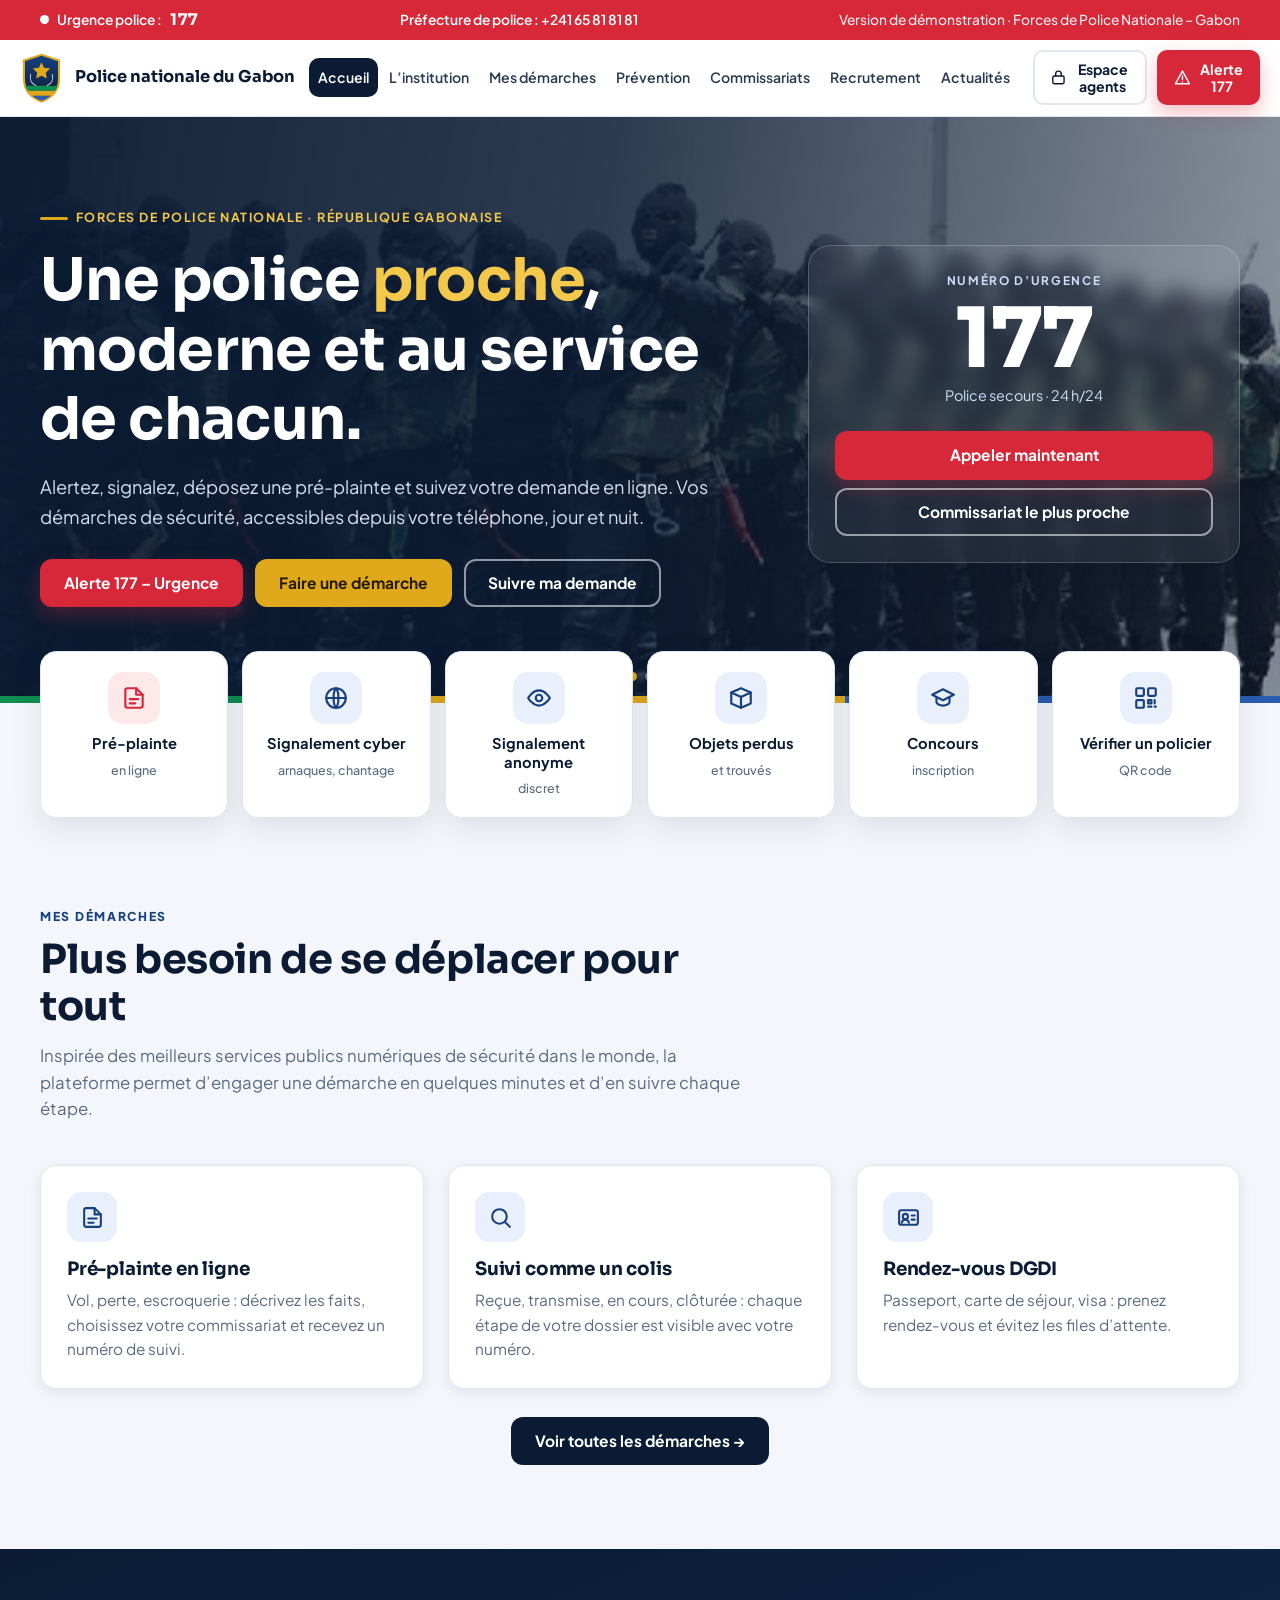
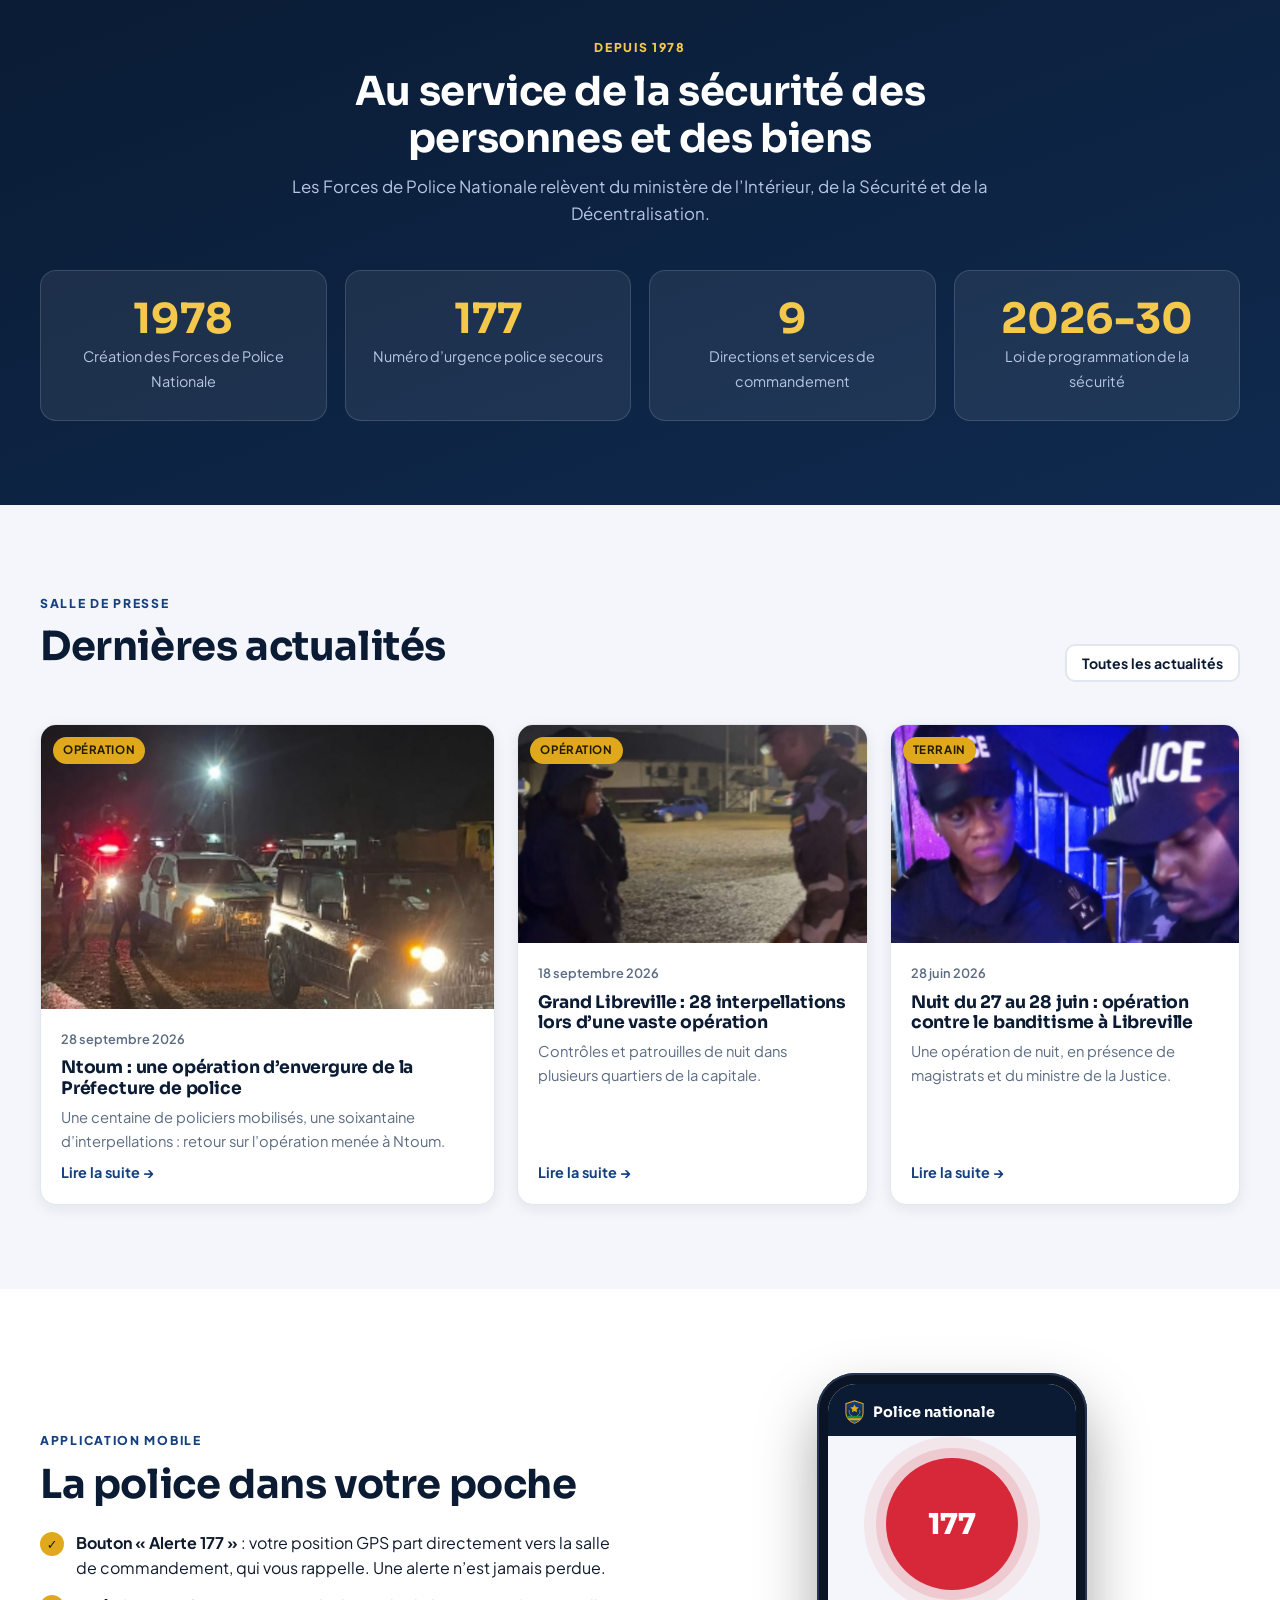
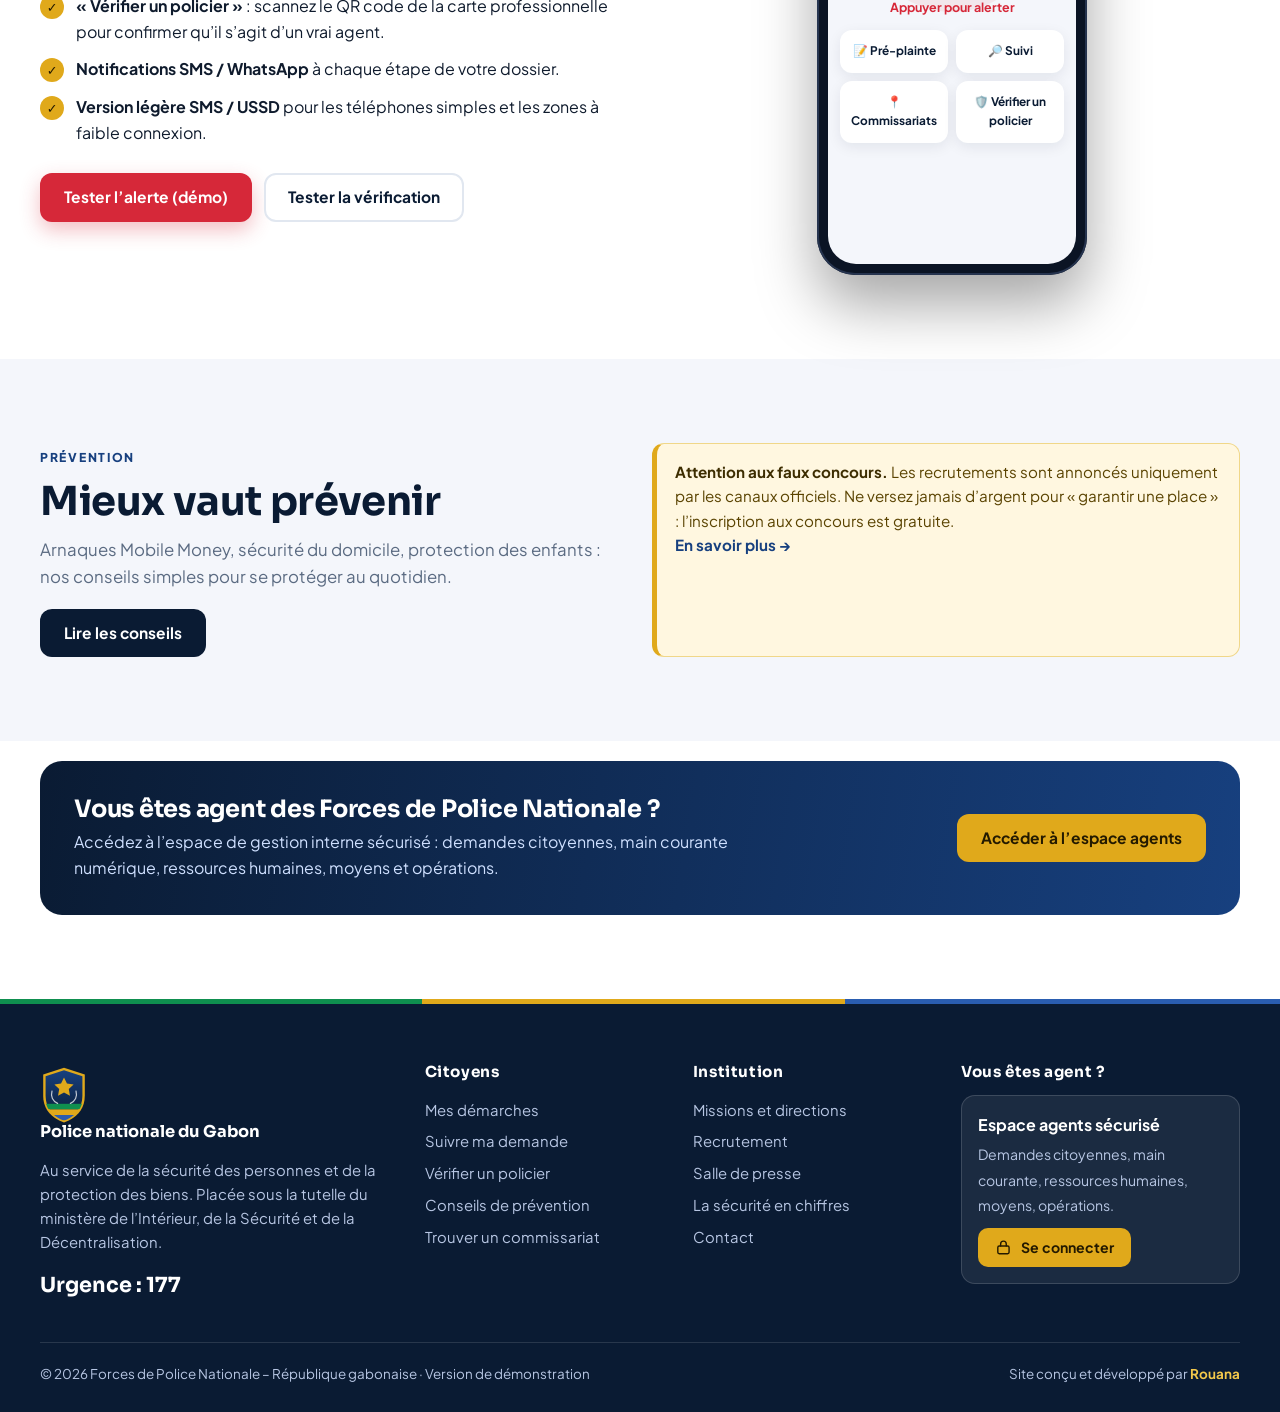
==== index.html @ b3f129b3 "Mise à jour du site Co-Authored-By: Claude <noreply@anthropic.com>" ====
<!doctype html>
<html lang="fr">
<head>
<meta charset="utf-8">
<meta name="viewport" content="width=device-width,initial-scale=1,viewport-fit=cover">
<title>Police nationale du Gabon – Site officiel (démonstration)</title>
<meta name="description" content="Forces de Police Nationale du Gabon : urgences, démarches en ligne, prévention, recrutement et actualités.">
<meta name="theme-color" content="#0A1B33">
<meta name="color-scheme" content="only light">
<link rel="icon" href="assets/img/favicon.svg" type="image/svg+xml">
<link rel="manifest" href="manifest.webmanifest">
<link rel="preconnect" href="https://fonts.googleapis.com"><link rel="preconnect" href="https://fonts.gstatic.com" crossorigin>
<link href="https://fonts.googleapis.com/css2?family=Plus+Jakarta+Sans:wght@400;500;600;700;800&family=Sora:wght@600;700;800&display=swap" rel="stylesheet">
<link rel="stylesheet" href="assets/css/site.css">
</head>
<body data-page="index">
<main>
<section class="hero" id="hero">
  <div class="slides"><i class="on" style="background-image:url(assets/img/defile.jpg)"></i><i style="background-image:url(assets/img/dotation.jpg)"></i><i style="background-image:url(assets/img/ops-collage.jpg)"></i></div>
  <div class="wrap">
    <div>
      <span class="eyebrow">Forces de Police Nationale · République gabonaise</span>
      <h1>Une police <em>proche</em>, moderne et au service de chacun.</h1>
      <p class="lead">Alertez, signalez, déposez une pré-plainte et suivez votre demande en ligne. Vos démarches de sécurité, accessibles depuis votre téléphone, jour et nuit.</p>
      <div class="actions">
        <button class="btn red" data-alert>Alerte 177 – Urgence</button>
        <a class="btn gold" href="demarches.html">Faire une démarche</a>
        <a class="btn ghost" href="suivi.html">Suivre ma demande</a>
      </div>
    </div>
    <aside class="card177" aria-label="Numéro d’urgence">
      <small>Numéro d’urgence</small><div class="big">177</div>
      <p>Police secours · 24 h/24</p>
      <a class="btn red" href="tel:177">Appeler maintenant</a>
      <a class="btn ghost" href="commissariats.html">Commissariat le plus proche</a>
    </aside>
  </div>
  <div class="dots" id="dots"><button class="on" aria-label="Image 1"></button><button aria-label="Image 2"></button><button aria-label="Image 3"></button></div>
</section>

<section class="quick"><div class="wrap"><div class="grid">
  <a class="qa hot" href="demarches.html#preplainte"><span class="ib" data-i="file"></span>Pré-plainte<small>en ligne</small></a>
  <a class="qa" href="demarches.html#cyber"><span class="ib" data-i="globe"></span>Signalement cyber<small>arnaques, chantage</small></a>
  <a class="qa" href="demarches.html#anonyme"><span class="ib" data-i="eye"></span>Signalement anonyme<small>discret</small></a>
  <a class="qa" href="demarches.html#objet"><span class="ib" data-i="box"></span>Objets perdus<small>et trouvés</small></a>
  <a class="qa" href="recrutement.html"><span class="ib" data-i="cap"></span>Concours<small>inscription</small></a>
  <a class="qa" href="verifier.html"><span class="ib" data-i="qr"></span>Vérifier un policier<small>QR code</small></a>
</div></div></section>

<section class="s">
  <div class="wrap">
    <div class="sh reveal"><span class="tag">Mes démarches</span><h2>Plus besoin de se déplacer pour tout</h2><p>Inspirée des meilleurs services publics numériques de sécurité dans le monde, la plateforme permet d’engager une démarche en quelques minutes et d’en suivre chaque étape.</p></div>
    <div class="grid3">
      <div class="card hv reveal"><div class="ib" data-i="file"></div><h3>Pré-plainte en ligne</h3><p>Vol, perte, escroquerie : décrivez les faits, choisissez votre commissariat et recevez un numéro de suivi.</p></div>
      <div class="card hv reveal"><div class="ib" data-i="search"></div><h3>Suivi comme un colis</h3><p>Reçue, transmise, en cours, clôturée : chaque étape de votre dossier est visible avec votre numéro.</p></div>
      <div class="card hv reveal"><div class="ib" data-i="id"></div><h3>Rendez-vous DGDI</h3><p>Passeport, carte de séjour, visa : prenez rendez-vous et évitez les files d’attente.</p></div>
    </div>
    <div style="margin-top:28px;text-align:center" class="reveal"><a class="btn navy" href="demarches.html">Voir toutes les démarches →</a></div>
  </div>
</section>

<section class="s dark">
  <div class="wrap">
    <div class="sh c reveal"><span class="tag">Depuis 1978</span><h2>Au service de la sécurité des personnes et des biens</h2><p>Les Forces de Police Nationale relèvent du ministère de l’Intérieur, de la Sécurité et de la Décentralisation.</p></div>
    <div class="stats">
      <div class="stat reveal"><b data-count="1978" data-plain="1">1978</b><span>Création des Forces de Police Nationale</span></div>
      <div class="stat reveal"><b>177</b><span>Numéro d’urgence police secours</span></div>
      <div class="stat reveal"><b data-count="9" data-plain="1">9</b><span>Directions et services de commandement</span></div>
      <div class="stat reveal"><b>2026-30</b><span>Loi de programmation de la sécurité</span></div>
    </div>
  </div>
</section>

<section class="s">
  <div class="wrap">
    <div class="sh reveal" style="display:flex;justify-content:space-between;align-items:end;gap:20px;max-width:none;flex-wrap:wrap"><div><span class="tag">Salle de presse</span><h2>Dernières actualités</h2></div><a class="btn line sm" href="actualites.html">Toutes les actualités</a></div>
    <div class="news" id="news"></div>
  </div>
</section>

<section class="s alt">
  <div class="wrap app">
    <div class="reveal">
      <div class="sh" style="margin-bottom:0"><span class="tag">Application mobile</span><h2>La police dans votre poche</h2></div>
      <ul class="checks">
        <li><span><b>Bouton « Alerte 177 »</b> : votre position GPS part directement vers la salle de commandement, qui vous rappelle. Une alerte n’est jamais perdue.</span></li>
        <li><span><b>« Vérifier un policier »</b> : scannez le QR code de la carte professionnelle pour confirmer qu’il s’agit d’un vrai agent.</span></li>
        <li><span><b>Notifications SMS / WhatsApp</b> à chaque étape de votre dossier.</span></li>
        <li><span><b>Version légère SMS / USSD</b> pour les téléphones simples et les zones à faible connexion.</span></li>
      </ul>
      <div style="display:flex;gap:12px;flex-wrap:wrap"><button class="btn red" data-alert>Tester l’alerte (démo)</button><a class="btn line" href="verifier.html">Tester la vérification</a></div>
    </div>
    <div class="reveal"><div class="phone"><div class="scr"><div class="top"><img src="assets/img/logo.svg" alt="">Police nationale</div><div class="big177">177</div><p style="text-align:center;font-size:.78rem;font-weight:700;color:var(--red)">Appuyer pour alerter</p><div class="tiles"><div>📝 Pré-plainte</div><div>🔎 Suivi</div><div>📍 Commissariats</div><div>🛡️ Vérifier un policier</div></div></div></div></div>
  </div>
</section>

<section class="s">
  <div class="wrap">
    <div class="grid2">
      <div class="reveal"><div class="sh" style="margin-bottom:18px"><span class="tag">Prévention</span><h2>Mieux vaut prévenir</h2><p>Arnaques Mobile Money, sécurité du domicile, protection des enfants : nos conseils simples pour se protéger au quotidien.</p></div><a class="btn navy" href="prevention.html">Lire les conseils</a></div>
      <div class="warn reveal"><b>Attention aux faux concours.</b> Les recrutements sont annoncés uniquement par les canaux officiels. Ne versez jamais d’argent pour « garantir une place » : l’inscription aux concours est gratuite.<br><a href="recrutement.html" style="color:var(--blue);font-weight:700">En savoir plus →</a></div>
    </div>
  </div>
</section>

<section class="s alt" style="padding-top:20px">
  <div class="wrap"><div class="banner reveal"><div><h3>Vous êtes agent des Forces de Police Nationale ?</h3><p>Accédez à l’espace de gestion interne sécurisé : demandes citoyennes, main courante numérique, ressources humaines, moyens et opérations.</p></div><a class="btn gold" href="agents.html">Accéder à l’espace agents</a></div></div>
</section>
</main>
<script src="assets/js/store.js"></script>
<script src="assets/js/data.js"></script>
<script src="assets/js/layout.js"></script>
<script>
document.querySelectorAll('[data-i]').forEach(e=>e.innerHTML=icon(e.dataset.i));
document.getElementById('news').innerHTML=NEWS.slice(0,3).map((n,i)=>`<a class="nw reveal" href="actualites.html#${n.id}"><div class="im" style="background-image:url(${n.img});background-position:${n.pos||'center'}"><b>${n.tag}</b></div><div class="tx"><time>${fmtDate(n.date)}</time><h3>${n.title}</h3><p>${n.ex}</p><span class="more">Lire la suite →</span></div></a>`).join('');
document.querySelectorAll('.news .reveal').forEach(el=>el.classList.add('in'));
// diaporama héro
(function(){const s=[...document.querySelectorAll('#hero .slides i')],d=[...document.querySelectorAll('#dots button')];let k=0,t;
function go(n){s[k].classList.remove('on');d[k].classList.remove('on');k=n;s[k].classList.add('on');d[k].classList.add('on')}
function run(){t=setInterval(()=>go((k+1)%s.length),6500)}
d.forEach((b,i)=>b.onclick=()=>{clearInterval(t);go(i);run()});run()})();
</script>
</body>
</html>
---- assets/css/site.css ----
/* Police nationale du Gabon — site vitrine + espace citoyen (démonstration) */
:root{
  color-scheme: only light;
  --navy:#0A1B33; --navy2:#0F2A4F; --blue:#17407F; --sky:#2F6FD0;
  --gold:#E0A91B; --gold2:#F3C84B; --green:#0F8F4F; --gb:#2A5DB0; --red:#D62839;
  --bg:#F4F6FB; --card:#fff; --ink:#0F1B2D; --muted:#5B6B82; --line:#E1E7F0;
  --r:16px; --shadow:0 10px 30px rgba(10,27,51,.10); --shadow2:0 4px 14px rgba(10,27,51,.08);
  --head:'Sora','Plus Jakarta Sans',system-ui,sans-serif; --body:'Plus Jakarta Sans',system-ui,-apple-system,'Segoe UI',sans-serif;
  --bar:64px; --topm:0px;
}
*{box-sizing:border-box;margin:0;padding:0}
html{scroll-behavior:smooth;-webkit-text-size-adjust:100%}
body{font-family:var(--body);color:var(--ink);background:var(--bg);line-height:1.6;font-size:16px;overflow-x:hidden}
img{max-width:100%;display:block}
a{color:inherit;text-decoration:none}
button{font:inherit;cursor:pointer;border:0;background:none;color:inherit}
h1,h2,h3,h4{font-family:var(--head);line-height:1.18;letter-spacing:-.01em;color:var(--navy)}
.wrap{width:min(1200px,100% - 40px);margin-inline:auto}
.sr{position:absolute;left:-9999px}
:focus-visible{outline:3px solid var(--gold);outline-offset:2px;border-radius:6px}

/* ---------- Bandeau urgence ---------- */
.strip{background:var(--red);color:#fff;font-size:.86rem;font-weight:600}
.strip .wrap{display:flex;gap:18px;justify-content:space-between;align-items:center;padding:7px 0;flex-wrap:wrap}
.strip a{display:inline-flex;gap:8px;align-items:center}
.strip b{font-family:var(--head);font-size:1rem;letter-spacing:.04em}
.strip .pulse{width:9px;height:9px;border-radius:50%;background:#fff;animation:pulse 1.6s infinite}
@keyframes pulse{0%{box-shadow:0 0 0 0 rgba(255,255,255,.7)}100%{box-shadow:0 0 0 10px rgba(255,255,255,0)}}
.strip .demo{opacity:.9;font-weight:500}

/* ---------- En-tête ---------- */
.head{position:sticky;top:0;z-index:50;background:rgba(255,255,255,.94);backdrop-filter:saturate(1.4) blur(12px);border-bottom:1px solid var(--line)}
.head .wrap{display:flex;align-items:center;gap:14px;height:76px;width:min(1380px,100% - 40px)}
.brand{display:flex;align-items:center;gap:12px;flex:none}
.brand img{height:50px;width:auto}
.brand span{display:flex;flex-direction:column;line-height:1.15}
.brand b{font-family:var(--head);font-size:1.02rem;color:var(--navy);white-space:nowrap}
.brand small{font-size:.72rem;color:var(--muted);letter-spacing:.06em;text-transform:uppercase;font-weight:600}
.nav{display:flex;gap:2px;margin-left:auto}
.nav a{padding:9px 13px;border-radius:10px;font-weight:600;font-size:.93rem;color:#2a3a52;transition:.2s}
.nav a:hover{background:#eaf0fb;color:var(--blue)}
.nav a.on{background:var(--navy);color:#fff}
.head .cta{display:flex;gap:10px}
.mback,.mcall{display:none}

/* ---------- Boutons ---------- */
.btn{display:inline-flex;align-items:center;justify-content:center;gap:9px;padding:13px 22px;border-radius:12px;font-weight:700;font-size:.97rem;transition:.2s;line-height:1.2;border:2px solid transparent;text-align:center}
.btn:active{transform:scale(.98)}
.btn.red{background:var(--red);color:#fff;box-shadow:0 8px 20px rgba(214,40,57,.3)}
.btn.red:hover{background:#b81e2d}
.btn.gold{background:var(--gold);color:#241a00}
.btn.gold:hover{background:var(--gold2)}
.btn.navy{background:var(--navy);color:#fff}
.btn.navy:hover{background:var(--blue)}
.btn.ghost{background:transparent;border-color:rgba(255,255,255,.55);color:#fff}
.btn.ghost:hover{background:rgba(255,255,255,.12)}
.btn.line{border-color:var(--line);background:#fff;color:var(--navy)}
.btn.line:hover{border-color:var(--blue);color:var(--blue)}
.btn.sm{padding:9px 15px;font-size:.88rem;border-radius:10px}
.btn.block{width:100%}
.ico{width:1.2em;height:1.2em;flex:none;stroke:currentColor;fill:none;stroke-width:2;stroke-linecap:round;stroke-linejoin:round}

/* ---------- Héro ---------- */
.hero{position:relative;color:#fff;background:var(--navy);overflow:hidden;isolation:isolate}
.hero .slides{position:absolute;inset:0;z-index:-2}
.hero .slides i{position:absolute;inset:0;background-size:cover;background-position:center;opacity:0;transition:opacity 1.6s;transform:scale(1.04)}
.hero .slides i.on{opacity:1;animation:kb 14s ease-out forwards}
@keyframes kb{from{transform:scale(1.04)}to{transform:scale(1.14)}}
.hero::before{content:"";position:absolute;inset:0;z-index:-1;background:linear-gradient(100deg,rgba(10,27,51,.97) 0%,rgba(10,27,51,.86) 45%,rgba(10,27,51,.45) 100%)}
.hero::after{content:"";position:absolute;left:0;right:0;bottom:0;height:7px;background:linear-gradient(90deg,var(--green) 33%,var(--gold) 33% 66%,var(--gb) 66%)}
.hero .wrap{padding:84px 0 96px;display:grid;grid-template-columns:1.25fr .75fr;gap:48px;align-items:center}
.eyebrow{display:inline-flex;align-items:center;gap:8px;font-size:.78rem;font-weight:700;letter-spacing:.12em;text-transform:uppercase;color:var(--gold2);margin-bottom:18px}
.eyebrow::before{content:"";width:28px;height:3px;background:var(--gold);border-radius:2px}
.hero h1{color:#fff;font-size:clamp(2.1rem,4.6vw,3.7rem);margin-bottom:18px}
.hero h1 em{font-style:normal;color:var(--gold2)}
.hero p.lead{font-size:1.14rem;color:#d4def0;max-width:56ch;margin-bottom:28px}
.hero .actions{display:flex;gap:12px;flex-wrap:wrap}
.hero .card177{background:rgba(255,255,255,.08);border:1px solid rgba(255,255,255,.2);backdrop-filter:blur(10px);border-radius:22px;padding:26px;text-align:center}
.card177 small{display:block;letter-spacing:.14em;text-transform:uppercase;font-weight:700;font-size:.74rem;color:#cfe0ff}
.card177 .big{font-family:var(--head);font-size:5.2rem;font-weight:800;line-height:1;color:#fff;margin:6px 0 4px}
.card177 p{color:#cfe0ff;font-size:.9rem;margin-bottom:16px}
.card177 .btn{width:100%;margin-top:8px}
.dots{position:absolute;bottom:22px;left:50%;transform:translateX(-50%);display:flex;gap:8px}
.dots button{width:9px;height:9px;border-radius:9px;background:rgba(255,255,255,.4);transition:.3s}
.dots button.on{width:28px;background:var(--gold)}

/* ---------- Accès rapides ---------- */
.quick{margin-top:-52px;position:relative;z-index:5}
.quick .grid{display:grid;grid-template-columns:repeat(6,1fr);gap:14px}
.qa{background:#fff;border-radius:var(--r);padding:20px 12px;text-align:center;box-shadow:var(--shadow);border:1px solid var(--line);transition:.25s;display:flex;flex-direction:column;align-items:center;gap:10px;font-weight:700;font-size:.92rem;color:var(--navy);line-height:1.25}
.qa:hover{transform:translateY(-5px);border-color:var(--gold)}
.qa .ib{width:52px;height:52px;border-radius:15px;display:grid;place-items:center;background:#eaf0fb;color:var(--blue)}
.qa .ib .ico{width:26px;height:26px}
.qa.hot .ib{background:#fde8ea;color:var(--red)}
.qa small{font-weight:500;color:var(--muted);font-size:.78rem}

/* ---------- Sections ---------- */
section.s{padding:84px 0}
section.s.alt{background:#fff}
section.s.dark{background:linear-gradient(160deg,var(--navy),var(--navy2));color:#dbe6fa}
section.s.dark h2,section.s.dark h3{color:#fff}
.sh{max-width:720px;margin-bottom:42px}
.sh.c{text-align:center;margin-inline:auto}
.sh .tag{display:inline-block;font-size:.76rem;font-weight:800;letter-spacing:.14em;text-transform:uppercase;color:var(--blue);margin-bottom:10px}
.dark .sh .tag{color:var(--gold2)}
.sh h2{font-size:clamp(1.7rem,3.2vw,2.5rem);margin-bottom:12px}
.sh p{color:var(--muted);font-size:1.05rem}
.dark .sh p{color:#b7c6e3}
.grid2{display:grid;grid-template-columns:repeat(2,1fr);gap:24px}
.grid3{display:grid;grid-template-columns:repeat(3,1fr);gap:24px}
.grid4{display:grid;grid-template-columns:repeat(4,1fr);gap:20px}
.card{background:#fff;border:1px solid var(--line);border-radius:var(--r);padding:26px;box-shadow:var(--shadow2);transition:.25s}
.card.hv:hover{transform:translateY(-5px);box-shadow:var(--shadow)}
.card h3{font-size:1.15rem;margin-bottom:8px}
.card p{color:var(--muted);font-size:.96rem}
.card .ib{width:50px;height:50px;border-radius:14px;background:#eaf0fb;color:var(--blue);display:grid;place-items:center;margin-bottom:16px}
.card .ib .ico{width:25px;height:25px}

/* chiffres */
.stats{display:grid;grid-template-columns:repeat(4,1fr);gap:18px}
.stat{background:rgba(255,255,255,.07);border:1px solid rgba(255,255,255,.14);border-radius:var(--r);padding:26px;text-align:center}
.stat b{display:block;font-family:var(--head);font-size:2.6rem;color:var(--gold2);line-height:1.1}
.stat span{font-size:.9rem;color:#b7c6e3}

/* Actualités */
.news{display:grid;grid-template-columns:1.3fr 1fr 1fr;gap:22px}
.nw{background:#fff;border-radius:var(--r);overflow:hidden;border:1px solid var(--line);box-shadow:var(--shadow2);display:flex;flex-direction:column;transition:.25s;text-align:left;width:100%}
.nw:hover{transform:translateY(-5px);box-shadow:var(--shadow)}
.nw .im{aspect-ratio:16/10;background-size:cover;background-position:center;position:relative}
.nw .im b{position:absolute;left:12px;top:12px;background:var(--gold);color:#241a00;font-size:.72rem;padding:4px 10px;border-radius:20px;letter-spacing:.05em;text-transform:uppercase}
.nw .tx{padding:20px;display:flex;flex-direction:column;gap:8px;flex:1}
.nw time{font-size:.8rem;color:var(--muted);font-weight:600}
.nw h3{font-size:1.08rem}
.nw p{font-size:.92rem;color:var(--muted)}
.nw.big{grid-row:span 1}
.nw .more{margin-top:auto;color:var(--blue);font-weight:700;font-size:.9rem}

/* Bandeau appli */
.app{display:grid;grid-template-columns:1fr 1fr;gap:48px;align-items:center}
.phone{width:270px;margin-inline:auto;background:#0b1424;border-radius:38px;padding:11px;box-shadow:0 30px 60px rgba(0,0,0,.35),inset 0 0 0 2px #26344f}
.phone .scr{background:#f4f6fb;border-radius:28px;overflow:hidden;color:var(--ink);min-height:480px;display:flex;flex-direction:column}
.phone .top{background:var(--navy);color:#fff;padding:16px 16px 12px;font-family:var(--head);font-weight:700;font-size:.9rem;display:flex;gap:8px;align-items:center}
.phone .top img{height:24px}
.phone .big177{margin:22px auto 8px;width:132px;height:132px;border-radius:50%;background:var(--red);color:#fff;display:grid;place-items:center;font-family:var(--head);font-weight:800;font-size:1.8rem;box-shadow:0 0 0 10px rgba(214,40,57,.15),0 0 0 22px rgba(214,40,57,.08);animation:pulse2 2.4s infinite}
@keyframes pulse2{50%{box-shadow:0 0 0 14px rgba(214,40,57,.2),0 0 0 30px rgba(214,40,57,.05)}}
.phone .tiles{display:grid;grid-template-columns:1fr 1fr;gap:8px;padding:12px}
.phone .tiles div{background:#fff;border-radius:12px;padding:12px 8px;text-align:center;font-size:.74rem;font-weight:700;color:var(--navy);box-shadow:var(--shadow2)}
.checks{list-style:none;display:grid;gap:12px;margin:22px 0 28px}
.checks li{display:flex;gap:12px;align-items:flex-start}
.checks li::before{content:"✓";flex:none;width:24px;height:24px;border-radius:50%;background:var(--gold);color:#241a00;display:grid;place-items:center;font-weight:800;font-size:.8rem;margin-top:2px}

/* Vérification, bandeaux d'info */
.banner{background:linear-gradient(100deg,var(--navy),var(--blue));color:#fff;border-radius:22px;padding:34px;display:flex;gap:28px;align-items:center;justify-content:space-between;flex-wrap:wrap}
.banner h3{color:#fff;font-size:1.5rem;margin-bottom:6px}
.banner p{color:#cfe0ff;max-width:60ch}
.warn{background:#fff7e0;border:1px solid #f0d789;border-left:5px solid var(--gold);padding:16px 18px;border-radius:12px;color:#5a4300;font-size:.95rem}
.warn b{color:#3d2d00}
.info{background:#eaf2ff;border:1px solid #c7dbff;border-left:5px solid var(--sky);padding:14px 18px;border-radius:12px;color:#1c3a6b;font-size:.93rem}

/* Pages internes : bandeau titre */
.phero{background:linear-gradient(120deg,var(--navy),var(--blue));color:#fff;padding:54px 0 62px;position:relative;overflow:hidden}
.phero::after{content:"";position:absolute;left:0;right:0;bottom:0;height:5px;background:linear-gradient(90deg,var(--green) 33%,var(--gold) 33% 66%,var(--gb) 66%)}
.phero h1{color:#fff;font-size:clamp(1.8rem,3.6vw,2.8rem);margin-bottom:10px}
.phero p{color:#c9d9f5;max-width:64ch;font-size:1.06rem}
.crumbs{font-size:.84rem;color:#9fb6de;margin-bottom:12px;font-weight:600}
.crumbs a:hover{color:#fff}
.phero .bg{position:absolute;right:-60px;top:-40px;width:340px;opacity:.07}

/* Formulaires */
.form{display:grid;gap:16px}
.row2{display:grid;grid-template-columns:1fr 1fr;gap:16px}
.fld{display:flex;flex-direction:column;gap:6px}
.fld label{font-weight:700;font-size:.88rem;color:var(--navy)}
.fld label i{color:var(--red);font-style:normal}
.fld input,.fld select,.fld textarea{width:100%;padding:13px 14px;border:1.5px solid #cfd8e6;border-radius:12px;font:inherit;background:#fff;color:var(--ink);transition:.15s}
.fld textarea{min-height:120px;resize:vertical}
.fld input:focus,.fld select:focus,.fld textarea:focus{outline:none;border-color:var(--sky);box-shadow:0 0 0 4px rgba(47,111,208,.15)}
.fld small{color:var(--muted);font-size:.8rem}
.chk{display:flex;gap:10px;align-items:flex-start;font-size:.9rem;color:var(--muted)}
.chk input{margin-top:4px;width:18px;height:18px;accent-color:var(--blue)}

/* Onglets démarches */
.tabs{display:flex;gap:10px;overflow-x:auto;padding:4px 2px 14px;scrollbar-width:none}
.tabs::-webkit-scrollbar{display:none}
.tabs button{flex:none;padding:12px 18px;border-radius:30px;background:#fff;border:1.5px solid var(--line);font-weight:700;font-size:.92rem;color:#2a3a52;display:flex;gap:8px;align-items:center;transition:.2s}
.tabs button.on{background:var(--navy);color:#fff;border-color:var(--navy)}
.panel{display:none}.panel.on{display:block;animation:fade .35s}
@keyframes fade{from{opacity:0;transform:translateY(8px)}to{opacity:1}}
.split{display:grid;grid-template-columns:1.4fr .8fr;gap:28px;align-items:start}
.done{text-align:center;padding:38px 20px}
.done .ok{width:74px;height:74px;border-radius:50%;background:#e1f6ea;color:var(--green);display:grid;place-items:center;margin:0 auto 14px}
.done .ok .ico{width:38px;height:38px;stroke-width:2.6}
.numb{display:inline-block;font-family:var(--head);font-weight:800;font-size:1.5rem;letter-spacing:.06em;background:var(--navy);color:var(--gold2);padding:12px 22px;border-radius:12px;margin:12px 0}

/* Timeline */
.tl{list-style:none;position:relative;padding-left:30px;display:grid;gap:18px}
.tl::before{content:"";position:absolute;left:10px;top:6px;bottom:6px;width:3px;background:var(--line);border-radius:3px}
.tl li{position:relative}
.tl li::before{content:"";position:absolute;left:-28px;top:3px;width:16px;height:16px;border-radius:50%;background:#fff;border:3px solid #c3cee0}
.tl li.ok::before{background:var(--green);border-color:var(--green)}
.tl li.now::before{background:var(--gold);border-color:var(--gold);box-shadow:0 0 0 6px rgba(224,169,27,.25)}
.tl b{display:block;color:var(--navy)}
.tl span{font-size:.88rem;color:var(--muted)}
.tl li.todo{opacity:.55}

/* Badges statut */
.pill{display:inline-block;padding:4px 11px;border-radius:20px;font-size:.78rem;font-weight:700}
.pill.s1{background:#e8eefb;color:#1f4a99}.pill.s2{background:#fff1d1;color:#8a5a00}
.pill.s3{background:#e6e0fb;color:#4b2fa3}.pill.s4{background:#dcf5e6;color:#0b6b39}
.pill.red{background:#fde8ea;color:#a3121f}

/* Commissariats */
.cmap{display:grid;grid-template-columns:380px 1fr;gap:0;border-radius:20px;overflow:hidden;border:1px solid var(--line);box-shadow:var(--shadow);background:#fff;height:620px}
.clist{overflow:auto;padding:14px;display:flex;flex-direction:column;gap:10px;background:#fafbfe}
.clist input{padding:12px 14px;border:1.5px solid #cfd8e6;border-radius:12px;font:inherit;width:100%}
.ci{background:#fff;border:1.5px solid var(--line);border-radius:14px;padding:14px;text-align:left;transition:.2s;width:100%}
.ci:hover,.ci.on{border-color:var(--blue);box-shadow:var(--shadow2)}
.ci b{display:block;color:var(--navy);font-size:.97rem}
.ci span{font-size:.84rem;color:var(--muted);display:block}
.ci .tg{display:inline-block;margin-top:6px;font-size:.72rem;font-weight:700;background:#e1f6ea;color:#0b6b39;padding:3px 9px;border-radius:20px}
#map{height:100%;min-height:360px;background:#dfe8f5}
.map-fallback{display:grid;place-items:center;height:100%;color:var(--muted);text-align:center;padding:20px}

/* Prévention */
.tip{display:flex;gap:16px;align-items:flex-start}
.tip .ib{margin:0;flex:none}
.acc{border:1px solid var(--line);border-radius:14px;background:#fff;overflow:hidden}
.acc+.acc{margin-top:10px}
.acc button{width:100%;text-align:left;padding:18px 20px;font-weight:700;color:var(--navy);display:flex;justify-content:space-between;gap:12px;align-items:center}
.acc button::after{content:"+";font-size:1.4rem;color:var(--blue);transition:.2s}
.acc.open button::after{transform:rotate(45deg)}
.acc .b{display:none;padding:0 20px 18px;color:var(--muted)}
.acc.open .b{display:block}

/* Org chart */
.dir{display:grid;grid-template-columns:repeat(4,1fr);gap:16px}
.dir .card{padding:20px}
.dir .card h3{font-size:1rem}
.dir .sig{display:inline-block;font-family:var(--head);font-weight:800;font-size:.8rem;background:var(--navy);color:var(--gold2);padding:4px 10px;border-radius:8px;margin-bottom:10px}
.people{display:grid;grid-template-columns:repeat(3,1fr);gap:20px}
.person{display:flex;gap:14px;align-items:center;background:#fff;border:1px solid var(--line);border-radius:var(--r);padding:18px}
.person .av{width:56px;height:56px;border-radius:50%;background:linear-gradient(135deg,var(--blue),var(--navy));color:var(--gold2);display:grid;place-items:center;font-family:var(--head);font-weight:800;flex:none}
.person b{display:block;color:var(--navy);font-size:.98rem;line-height:1.25}
.person span{font-size:.84rem;color:var(--muted);display:block;line-height:1.35;margin-top:3px}
.timeline-h{display:grid;gap:0;border-left:3px solid var(--gold);margin-left:8px}
.timeline-h div{padding:0 0 26px 26px;position:relative}
.timeline-h div::before{content:"";position:absolute;left:-11px;top:4px;width:19px;height:19px;border-radius:50%;background:var(--navy);border:4px solid var(--gold)}
.timeline-h b{font-family:var(--head);color:var(--blue)}

/* Graphiques publics */
.bars{display:grid;gap:12px}
.bar{display:grid;grid-template-columns:150px 1fr 50px;gap:12px;align-items:center;font-size:.9rem}
.bar i{display:block;height:14px;background:linear-gradient(90deg,var(--blue),var(--sky));border-radius:8px;transition:width 1.2s}
.bar span:last-child{font-weight:700;color:var(--navy);text-align:right}

/* Pied de page */
.foot{background:var(--navy);color:#b7c6e3;padding:64px 0 28px;margin-top:0;position:relative}
.foot::before{content:"";position:absolute;left:0;right:0;top:0;height:5px;background:linear-gradient(90deg,var(--green) 33%,var(--gold) 33% 66%,var(--gb) 66%)}
.foot .cols{display:grid;grid-template-columns:1.5fr 1fr 1fr 1.2fr;gap:36px}
.foot h4{color:#fff;font-size:.95rem;margin-bottom:14px;letter-spacing:.04em}
.foot a{display:block;padding:4px 0;font-size:.93rem}
.foot a:hover{color:var(--gold2)}
.foot .brand b{color:#fff}.foot .brand small{color:#9fb6de}
.foot .agents{background:rgba(255,255,255,.07);border:1px solid rgba(255,255,255,.15);border-radius:14px;padding:16px;margin-top:6px}
.foot .agents b{color:#fff;display:block;margin-bottom:4px}
.foot .agents a.btn{display:inline-flex;margin-top:10px;color:#241a00}
.foot .legal{border-top:1px solid rgba(255,255,255,.12);margin-top:40px;padding-top:20px;display:flex;justify-content:space-between;gap:12px;flex-wrap:wrap;font-size:.84rem}
.foot .legal em{font-style:normal;color:var(--gold2);font-weight:700}

/* Modales */
.modal{position:fixed;inset:0;z-index:200;background:rgba(6,14,28,.66);backdrop-filter:blur(4px);display:none;align-items:center;justify-content:center;padding:18px}
.modal.on{display:flex;animation:fade .25s}
.mbox{background:#fff;border-radius:22px;width:min(560px,100%);max-height:92vh;overflow:auto;padding:28px;position:relative}
.mbox.lg{width:min(780px,100%)}
.mbox .x{position:absolute;right:14px;top:14px;width:38px;height:38px;border-radius:50%;background:#eef2f9;display:grid;place-items:center;font-size:1.3rem;color:var(--navy);z-index:2}
.mbox h2{font-size:1.5rem;margin-bottom:6px;padding-right:40px}
.art img{border-radius:14px;margin:14px 0;width:100%}
.art p{margin:10px 0;color:#33445c}
.art ul{margin:10px 0 10px 20px;color:#33445c}
.types{display:grid;grid-template-columns:repeat(2,1fr);gap:10px;margin:14px 0}
.types button{padding:14px 10px;border:2px solid var(--line);border-radius:14px;font-weight:700;color:var(--navy);display:flex;flex-direction:column;gap:4px;align-items:center;font-size:.92rem;transition:.15s}
.types button.on{border-color:var(--red);background:#fdeced;color:var(--red)}
.types button span{font-size:1.6rem}
.toast{position:fixed;left:50%;bottom:90px;transform:translate(-50%,30px);background:var(--navy);color:#fff;padding:12px 20px;border-radius:30px;font-weight:600;font-size:.92rem;opacity:0;transition:.3s;z-index:300;pointer-events:none;box-shadow:var(--shadow)}
.toast.on{opacity:1;transform:translate(-50%,0)}

/* Barre mobile & menu */
.mbar,.sheet{display:none}
.reveal{opacity:0;transform:translateY(24px);transition:.7s cubic-bezier(.2,.7,.2,1)}
.reveal.in{opacity:1;transform:none}

/* ---------- Tablette ---------- */
.nav a{white-space:nowrap}
@media(max-width:1400px) and (min-width:701px){
  .brand small{display:none}
  .nav a{padding:8px 9px;font-size:.88rem}
}
@media(max-width:1230px) and (min-width:701px){
  .brand span{display:none}
}
@media(max-width:1080px){
  .nav a{padding:8px 9px;font-size:.88rem}
  .hero .wrap{grid-template-columns:1fr}
  .hero .card177{display:none}
  .quick .grid{grid-template-columns:repeat(3,1fr)}
  .grid4,.stats{grid-template-columns:repeat(2,1fr)}
  .dir{grid-template-columns:repeat(2,1fr)}
  .news{grid-template-columns:1fr 1fr}
  .foot .cols{grid-template-columns:1fr 1fr}
  .head .cta .btn.line{display:none}
}
@media(max-width:900px){
  .nav{display:none}
  .head .cta{margin-left:auto}
  .app,.split,.grid2{grid-template-columns:1fr}
  .cmap{grid-template-columns:1fr;height:auto}
  .clist{max-height:300px;order:2}
  #map{height:340px}
  .grid3{grid-template-columns:1fr 1fr}
  .people{grid-template-columns:1fr 1fr}
}

/* ---------- Mobile : compact, retour, barre du bas ---------- */
@media(max-width:700px){
  body{font-size:15px;padding-bottom:calc(var(--bar) + env(safe-area-inset-bottom))}
  .wrap{width:calc(100% - 28px)}
  .strip .demo,.strip .wrap>span:nth-child(2){display:none}
  .strip{font-size:.8rem}
  .strip .wrap{justify-content:center;padding:6px 0}
  .head .wrap{height:58px;gap:10px}
  .head .brand img{height:38px}
  .head .brand small{display:none}
  .head .brand b{font-size:.92rem}
  .head .cta .btn{display:none}
  .mback{display:grid;place-items:center;width:42px;height:42px;border-radius:50%;background:#eef2f9;color:var(--navy);flex:none}
  .mcall{display:inline-flex;margin-left:auto;align-items:center;gap:6px;background:var(--red);color:#fff;padding:9px 14px;border-radius:24px;font-weight:800;font-size:.9rem}
  .head .cta{display:none}
  .head.inner .brand span small{display:none}
  .head.inner .brand img{display:none}
  .head.inner .brand b{font-size:1.02rem}
  .hero .wrap{padding:38px 0 64px}
  .hero h1{font-size:1.85rem}
  .hero p.lead{font-size:1rem;margin-bottom:20px}
  .hero .actions .btn{flex:1 1 100%}
  .dots{bottom:14px}
  .quick{margin-top:-38px}
  .quick .grid{grid-template-columns:repeat(3,1fr);gap:9px}
  .qa{padding:13px 6px;font-size:.76rem;border-radius:14px;gap:7px}
  .qa small{display:none}
  .qa .ib{width:42px;height:42px;border-radius:12px}
  .qa .ib .ico{width:21px;height:21px}
  section.s{padding:44px 0}
  .sh{margin-bottom:24px}
  .sh h2{font-size:1.5rem}
  .sh p{font-size:.97rem}
  .grid3,.grid2{grid-template-columns:1fr}
  .grid4{grid-template-columns:1fr 1fr;gap:10px}
  .stats{grid-template-columns:1fr 1fr;gap:10px}
  .stat{padding:16px 10px}.stat b{font-size:1.8rem}
  .card{padding:18px}
  .card .ib{width:42px;height:42px;margin-bottom:10px}
  .news{display:flex;overflow-x:auto;scroll-snap-type:x mandatory;gap:12px;margin-inline:-14px;padding:4px 14px 12px;scrollbar-width:none}
  .news::-webkit-scrollbar{display:none}
  .news .nw{flex:0 0 78%;scroll-snap-align:center}
  .dir{grid-template-columns:1fr 1fr;gap:10px}
  .people{grid-template-columns:1fr}
  .row2{grid-template-columns:1fr}
  .phero{padding:30px 0 38px}
  .phero p{font-size:.97rem}
  .crumbs{display:none}
  .bar{grid-template-columns:100px 1fr 40px;font-size:.82rem}
  .banner{padding:22px}
  .banner .btn{width:100%}
  .foot{padding:38px 0 20px}
  .foot .cols{grid-template-columns:1fr 1fr;gap:22px}
  .foot .cols>div:first-child,.foot .cols>div:last-child{grid-column:1/-1}
  .foot .legal{flex-direction:column;text-align:center}
  .mbox{padding:22px 18px;border-radius:20px}
  .modal{align-items:flex-end;padding:0}
  .mbox{border-bottom-left-radius:0;border-bottom-right-radius:0;max-height:94vh;width:100%}
  .types{grid-template-columns:1fr 1fr}
  .toast{bottom:calc(var(--bar) + 20px)}
  .cmap{border-radius:16px}
  .tabs{margin-inline:-14px;padding-inline:14px}

  .mbar{position:fixed;left:0;right:0;bottom:0;z-index:90;height:calc(var(--bar) + env(safe-area-inset-bottom));padding-bottom:env(safe-area-inset-bottom);background:#fff;border-top:1px solid var(--line);display:grid;grid-template-columns:repeat(5,1fr);box-shadow:0 -6px 24px rgba(10,27,51,.1)}
  .mbar a,.mbar button{display:flex;flex-direction:column;align-items:center;justify-content:center;gap:3px;font-size:.68rem;font-weight:700;color:#6a7a92;position:relative}
  .mbar .ico{width:23px;height:23px}
  .mbar .on{color:var(--blue)}
  .mbar .on::before{content:"";position:absolute;top:0;width:34px;height:3px;border-radius:0 0 4px 4px;background:var(--gold)}
  .mbar .sos{margin-top:-24px}
  .mbar .sos span{width:58px;height:58px;border-radius:50%;background:var(--red);color:#fff;display:grid;place-items:center;box-shadow:0 8px 20px rgba(214,40,57,.45),0 0 0 5px #fff;font-family:var(--head);font-weight:800;font-size:1.02rem}
  .mbar .sos{color:var(--red)}
  .sheet{position:fixed;inset:0;z-index:150;background:rgba(6,14,28,.6);display:none;align-items:flex-end}
  .sheet.on{display:flex;animation:fade .2s}
  .sheet .in{background:#fff;width:100%;border-radius:24px 24px 0 0;padding:14px 16px calc(24px + env(safe-area-inset-bottom));max-height:88vh;overflow:auto}
  .sheet .grab{width:44px;height:5px;border-radius:5px;background:#d3dbe8;margin:0 auto 14px}
  .sheet a.m{display:flex;align-items:center;gap:14px;padding:14px 8px;border-bottom:1px solid var(--line);font-weight:700;color:var(--navy)}
  .sheet a.m .ico{color:var(--blue)}
  .sheet a.m.agent{background:var(--navy);color:#fff;border-radius:14px;border:0;margin-top:14px;padding:16px}
  .sheet a.m.agent .ico{color:var(--gold2)}
}
@media(prefers-reduced-motion:reduce){*{animation:none!important;transition:none!important}.reveal{opacity:1;transform:none}}
@media print{.strip,.head,.mbar,.foot,.sheet{display:none}}
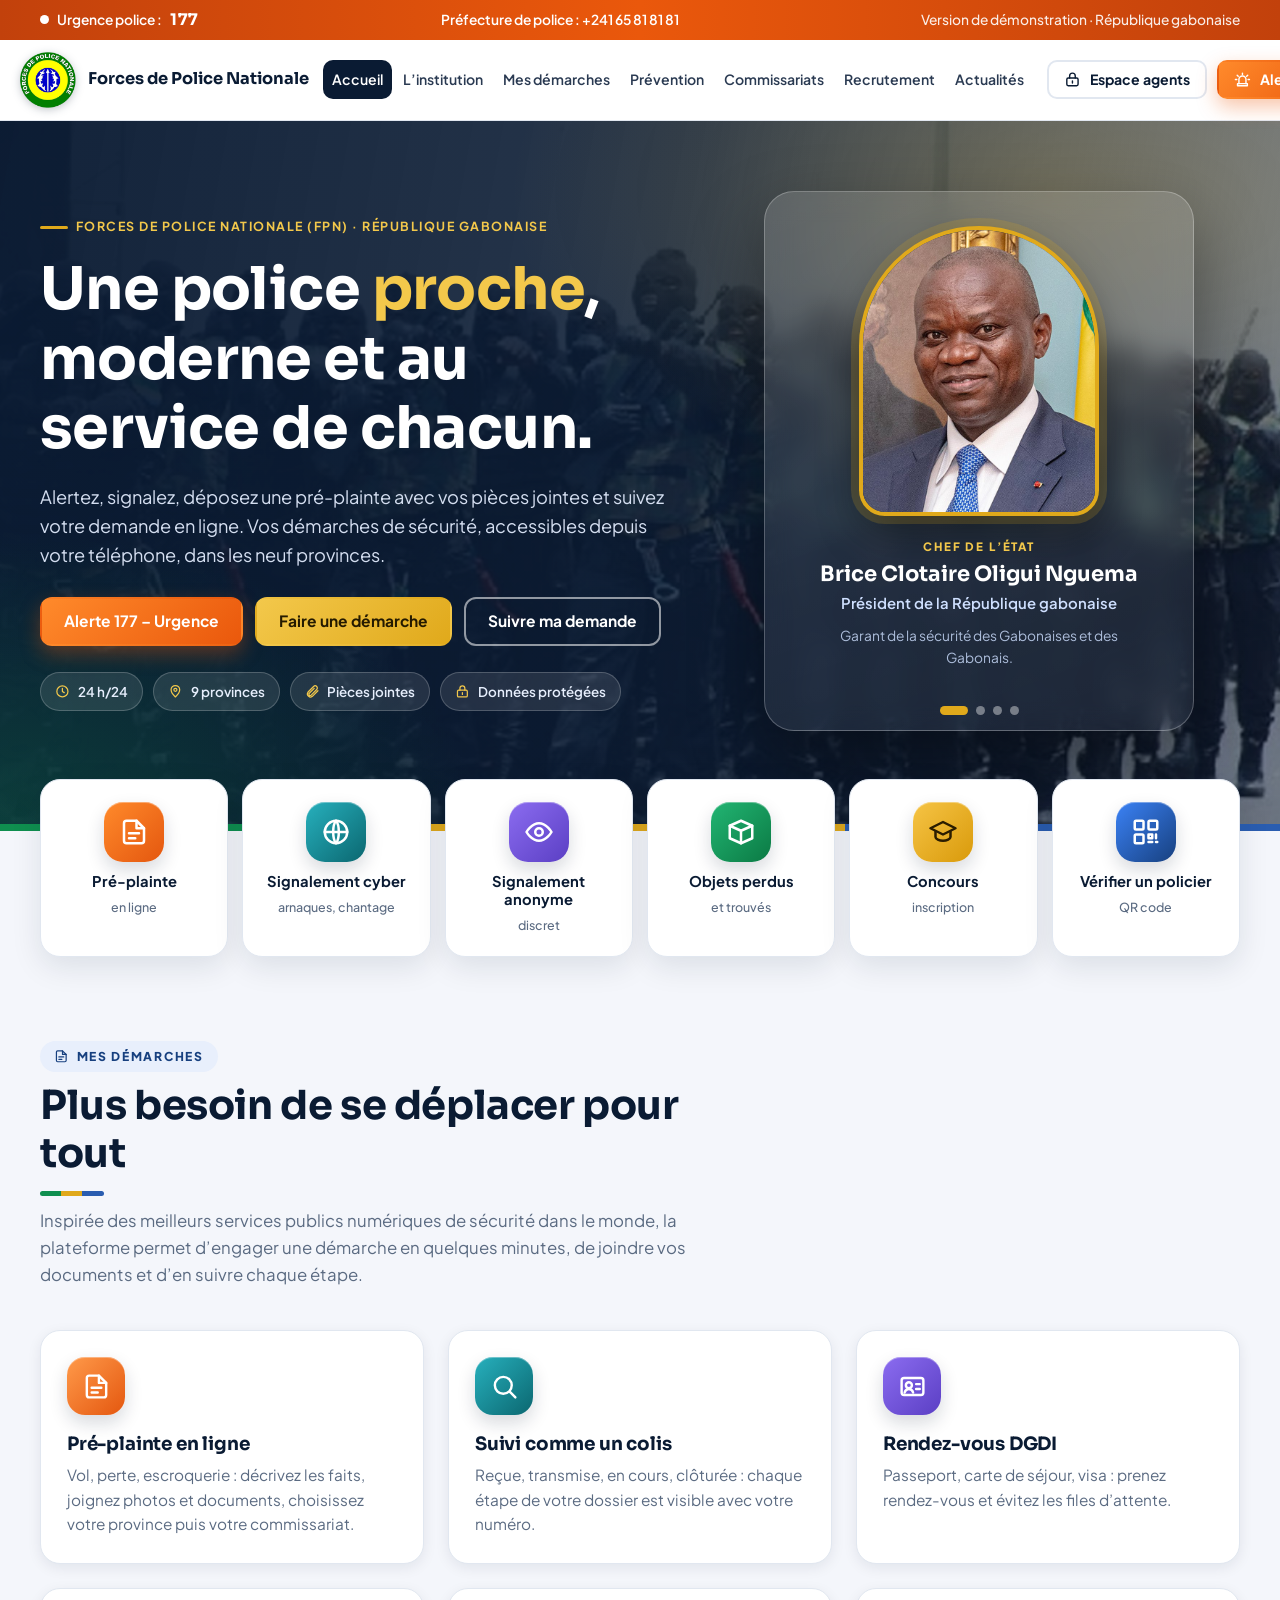
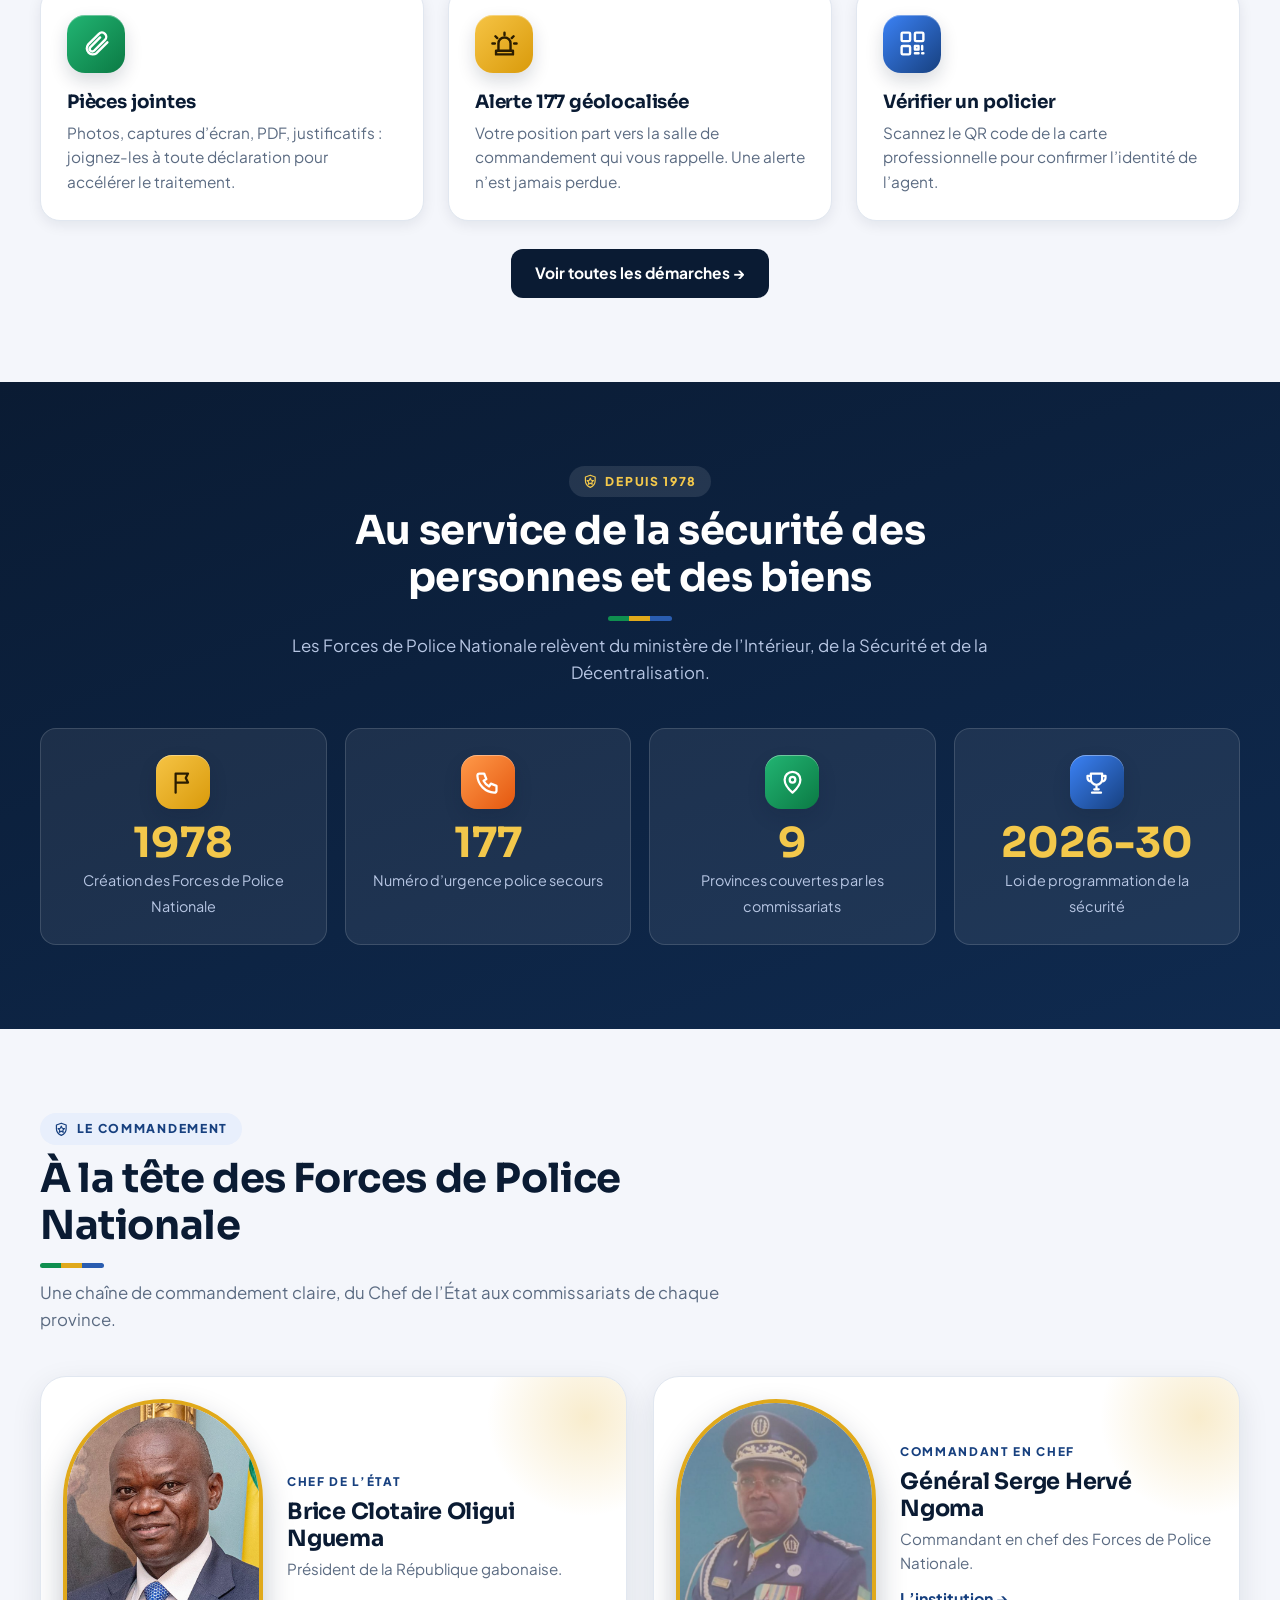
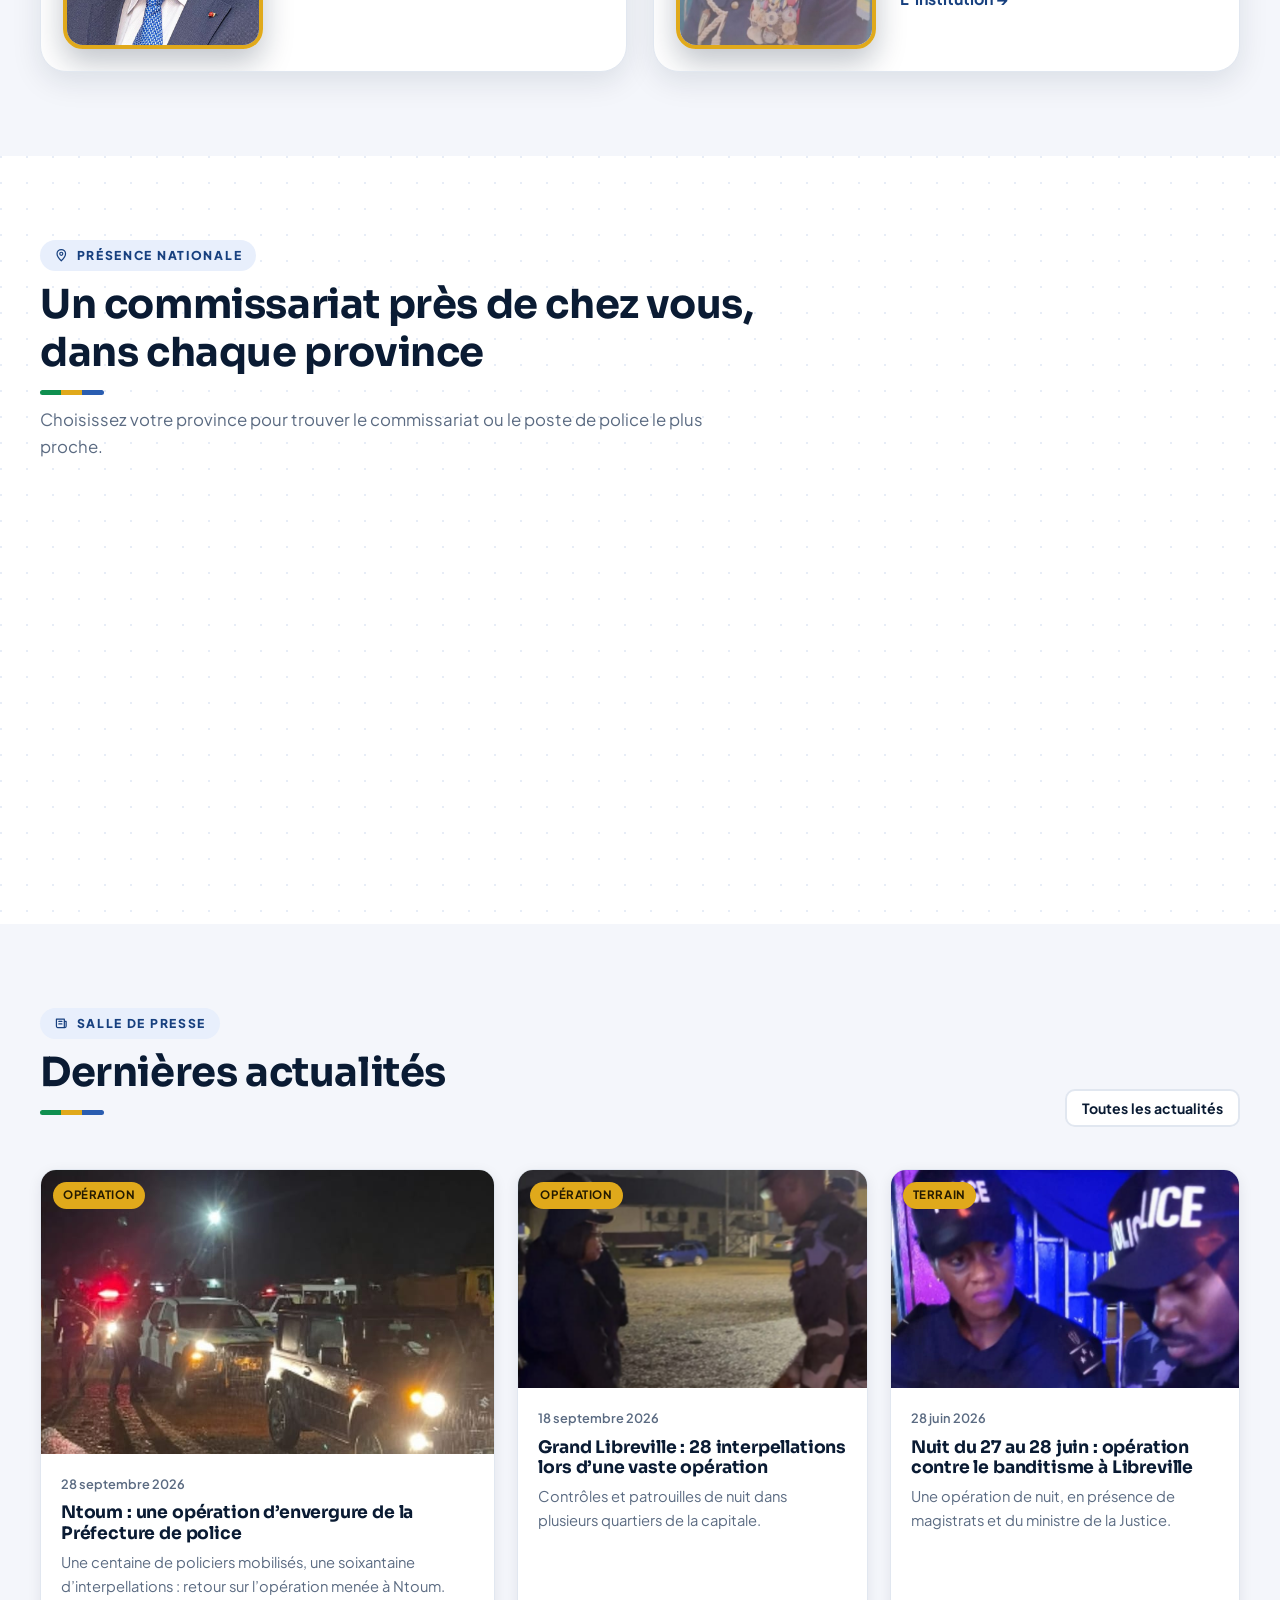
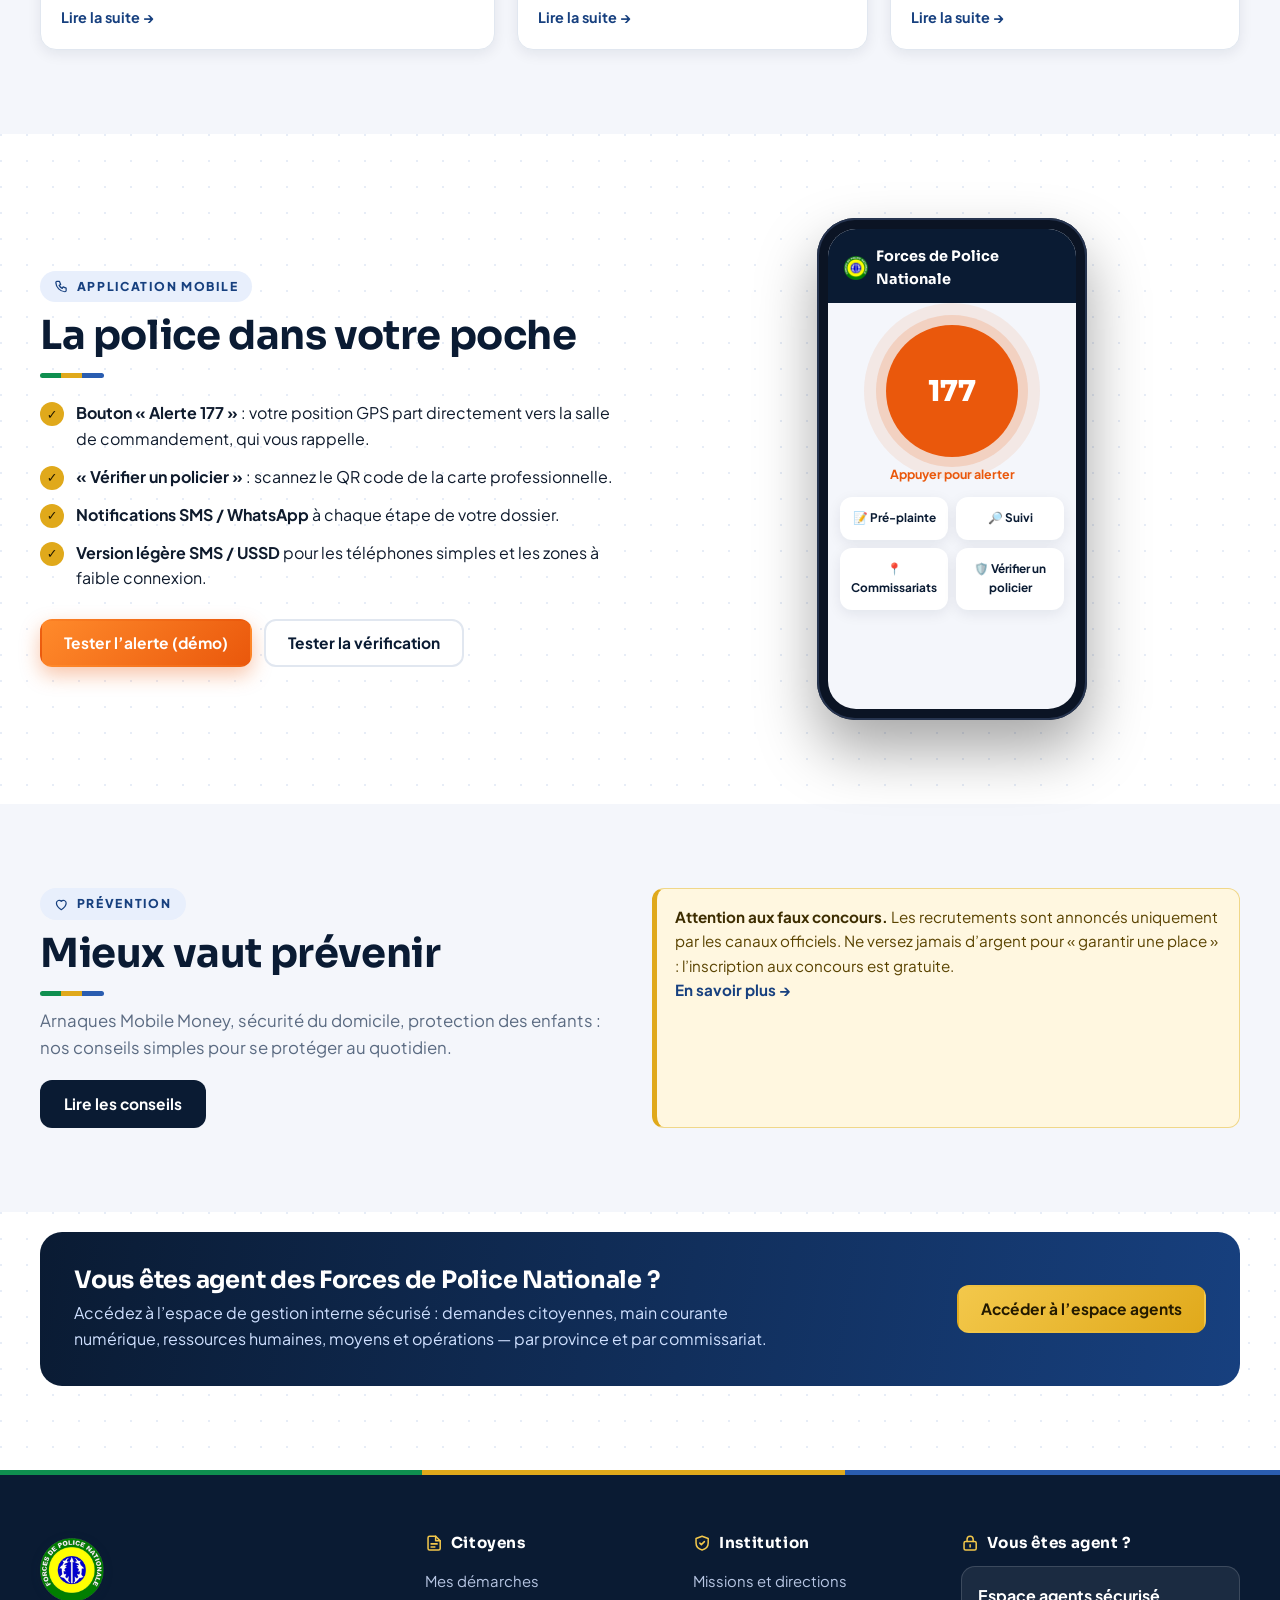
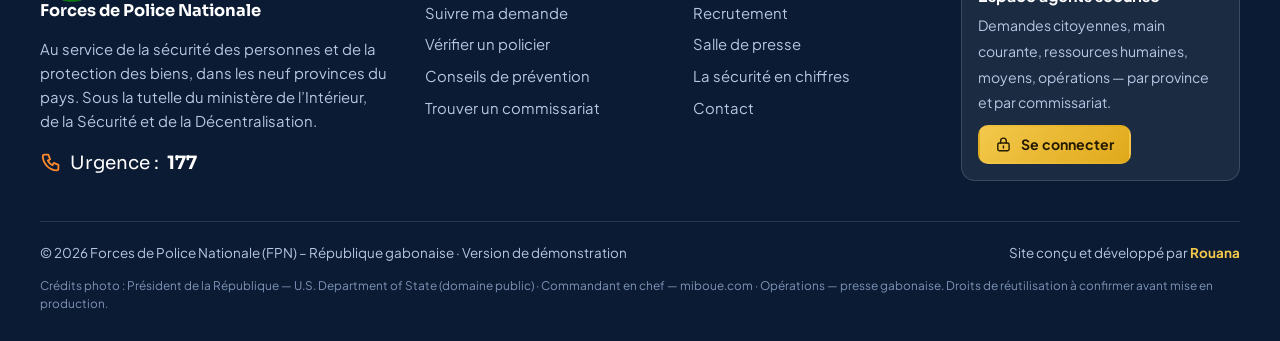
==== commit e0caff87: "V2 : vrai logo FPN, provinces, pièces jointes, commandement, back-office enrichi Co-Authored-By: Cla" ====
--- a/index.html
+++ b/index.html
@@ -3,15 +3,16 @@
 <head>
 <meta charset="utf-8">
 <meta name="viewport" content="width=device-width,initial-scale=1,viewport-fit=cover">
-<title>Police nationale du Gabon – Site officiel (démonstration)</title>
+<title>Forces de Police Nationale (FPN) – Gabon · Site officiel (démonstration)</title>
 <meta name="description" content="Forces de Police Nationale du Gabon : urgences, démarches en ligne, prévention, recrutement et actualités.">
 <meta name="theme-color" content="#0A1B33">
 <meta name="color-scheme" content="only light">
-<link rel="icon" href="assets/img/favicon.svg" type="image/svg+xml">
+<link rel="icon" href="assets/img/favicon.png" type="image/png">
 <link rel="manifest" href="manifest.webmanifest">
 <link rel="preconnect" href="https://fonts.googleapis.com"><link rel="preconnect" href="https://fonts.gstatic.com" crossorigin>
 <link href="https://fonts.googleapis.com/css2?family=Plus+Jakarta+Sans:wght@400;500;600;700;800&family=Sora:wght@600;700;800&display=swap" rel="stylesheet">
 <link rel="stylesheet" href="assets/css/site.css">
+<link rel="stylesheet" href="assets/css/site-v2.css">
 </head>
 <body data-page="index">
 <main>
@@ -19,23 +20,18 @@
   <div class="slides"><i class="on" style="background-image:url(assets/img/defile.jpg)"></i><i style="background-image:url(assets/img/dotation.jpg)"></i><i style="background-image:url(assets/img/ops-collage.jpg)"></i></div>
   <div class="wrap">
     <div>
-      <span class="eyebrow">Forces de Police Nationale · République gabonaise</span>
+      <span class="eyebrow">Forces de Police Nationale (FPN) · République gabonaise</span>
       <h1>Une police <em>proche</em>, moderne et au service de chacun.</h1>
-      <p class="lead">Alertez, signalez, déposez une pré-plainte et suivez votre demande en ligne. Vos démarches de sécurité, accessibles depuis votre téléphone, jour et nuit.</p>
+      <p class="lead">Alertez, signalez, déposez une pré-plainte avec vos pièces jointes et suivez votre demande en ligne. Vos démarches de sécurité, accessibles depuis votre téléphone, dans les neuf provinces.</p>
       <div class="actions">
         <button class="btn red" data-alert>Alerte 177 – Urgence</button>
         <a class="btn gold" href="demarches.html">Faire une démarche</a>
         <a class="btn ghost" href="suivi.html">Suivre ma demande</a>
       </div>
+      <div class="chips"><span><i data-i="clock"></i> 24 h/24</span><span><i data-i="map"></i> 9 provinces</span><span><i data-i="paperclip"></i> Pièces jointes</span><span><i data-i="lock"></i> Données protégées</span></div>
     </div>
-    <aside class="card177" aria-label="Numéro d’urgence">
-      <small>Numéro d’urgence</small><div class="big">177</div>
-      <p>Police secours · 24 h/24</p>
-      <a class="btn red" href="tel:177">Appeler maintenant</a>
-      <a class="btn ghost" href="commissariats.html">Commissariat le plus proche</a>
-    </aside>
+    <div id="leaders"></div>
   </div>
-  <div class="dots" id="dots"><button class="on" aria-label="Image 1"></button><button aria-label="Image 2"></button><button aria-label="Image 3"></button></div>
 </section>
 
 <section class="quick"><div class="wrap"><div class="grid">
@@ -49,11 +45,14 @@
 
 <section class="s">
   <div class="wrap">
-    <div class="sh reveal"><span class="tag">Mes démarches</span><h2>Plus besoin de se déplacer pour tout</h2><p>Inspirée des meilleurs services publics numériques de sécurité dans le monde, la plateforme permet d’engager une démarche en quelques minutes et d’en suivre chaque étape.</p></div>
+    <div class="sh reveal"><span class="tag"><i data-i="file"></i> Mes démarches</span><h2>Plus besoin de se déplacer pour tout</h2><p>Inspirée des meilleurs services publics numériques de sécurité dans le monde, la plateforme permet d’engager une démarche en quelques minutes, de joindre vos documents et d’en suivre chaque étape.</p></div>
     <div class="grid3">
-      <div class="card hv reveal"><div class="ib" data-i="file"></div><h3>Pré-plainte en ligne</h3><p>Vol, perte, escroquerie : décrivez les faits, choisissez votre commissariat et recevez un numéro de suivi.</p></div>
-      <div class="card hv reveal"><div class="ib" data-i="search"></div><h3>Suivi comme un colis</h3><p>Reçue, transmise, en cours, clôturée : chaque étape de votre dossier est visible avec votre numéro.</p></div>
-      <div class="card hv reveal"><div class="ib" data-i="id"></div><h3>Rendez-vous DGDI</h3><p>Passeport, carte de séjour, visa : prenez rendez-vous et évitez les files d’attente.</p></div>
+      <div class="card hv reveal"><div class="ib c4" data-i="file"></div><h3>Pré-plainte en ligne</h3><p>Vol, perte, escroquerie : décrivez les faits, joignez photos et documents, choisissez votre province puis votre commissariat.</p></div>
+      <div class="card hv reveal"><div class="ib c6" data-i="search"></div><h3>Suivi comme un colis</h3><p>Reçue, transmise, en cours, clôturée : chaque étape de votre dossier est visible avec votre numéro.</p></div>
+      <div class="card hv reveal"><div class="ib c5" data-i="id"></div><h3>Rendez-vous DGDI</h3><p>Passeport, carte de séjour, visa : prenez rendez-vous et évitez les files d’attente.</p></div>
+      <div class="card hv reveal"><div class="ib c2" data-i="paperclip"></div><h3>Pièces jointes</h3><p>Photos, captures d’écran, PDF, justificatifs : joignez-les à toute déclaration pour accélérer le traitement.</p></div>
+      <div class="card hv reveal"><div class="ib c3" data-i="siren"></div><h3>Alerte 177 géolocalisée</h3><p>Votre position part vers la salle de commandement qui vous rappelle. Une alerte n’est jamais perdue.</p></div>
+      <div class="card hv reveal"><div class="ib c1" data-i="qr"></div><h3>Vérifier un policier</h3><p>Scannez le QR code de la carte professionnelle pour confirmer l’identité de l’agent.</p></div>
     </div>
     <div style="margin-top:28px;text-align:center" class="reveal"><a class="btn navy" href="demarches.html">Voir toutes les démarches →</a></div>
   </div>
@@ -61,19 +60,36 @@
 
 <section class="s dark">
   <div class="wrap">
-    <div class="sh c reveal"><span class="tag">Depuis 1978</span><h2>Au service de la sécurité des personnes et des biens</h2><p>Les Forces de Police Nationale relèvent du ministère de l’Intérieur, de la Sécurité et de la Décentralisation.</p></div>
+    <div class="sh c reveal"><span class="tag"><i data-i="badge"></i> Depuis 1978</span><h2>Au service de la sécurité des personnes et des biens</h2><p>Les Forces de Police Nationale relèvent du ministère de l’Intérieur, de la Sécurité et de la Décentralisation.</p></div>
     <div class="stats">
-      <div class="stat reveal"><b data-count="1978" data-plain="1">1978</b><span>Création des Forces de Police Nationale</span></div>
-      <div class="stat reveal"><b>177</b><span>Numéro d’urgence police secours</span></div>
-      <div class="stat reveal"><b data-count="9" data-plain="1">9</b><span>Directions et services de commandement</span></div>
-      <div class="stat reveal"><b>2026-30</b><span>Loi de programmation de la sécurité</span></div>
+      <div class="stat reveal"><div class="ib c3" data-i="flag"></div><b>1978</b><span>Création des Forces de Police Nationale</span></div>
+      <div class="stat reveal"><div class="ib c4" data-i="phone"></div><b>177</b><span>Numéro d’urgence police secours</span></div>
+      <div class="stat reveal"><div class="ib c2" data-i="map"></div><b>9</b><span>Provinces couvertes par les commissariats</span></div>
+      <div class="stat reveal"><div class="ib c1" data-i="trophy"></div><b>2026-30</b><span>Loi de programmation de la sécurité</span></div>
     </div>
   </div>
 </section>
 
 <section class="s">
   <div class="wrap">
-    <div class="sh reveal" style="display:flex;justify-content:space-between;align-items:end;gap:20px;max-width:none;flex-wrap:wrap"><div><span class="tag">Salle de presse</span><h2>Dernières actualités</h2></div><a class="btn line sm" href="actualites.html">Toutes les actualités</a></div>
+    <div class="sh reveal"><span class="tag"><i data-i="badge"></i> Le commandement</span><h2>À la tête des Forces de Police Nationale</h2><p>Une chaîne de commandement claire, du Chef de l’État aux commissariats de chaque province.</p></div>
+    <div class="ldr-cards">
+      <div class="ldr reveal"><div class="arch"><img src="assets/img/president.jpg" alt="Brice Clotaire Oligui Nguema" style="object-position:center 12%"></div><div><em>Chef de l’État</em><h3>Brice Clotaire Oligui Nguema</h3><p>Président de la République gabonaise.</p></div></div>
+      <div class="ldr reveal"><div class="arch"><img src="assets/img/commandant.jpg" alt="Général Serge Hervé Ngoma" style="object-position:center 8%"></div><div><em>Commandant en chef</em><h3>Général Serge Hervé Ngoma</h3><p>Commandant en chef des Forces de Police Nationale.</p><a href="institution.html" style="display:inline-block;margin-top:10px;color:var(--blue);font-weight:700">L’institution →</a></div></div>
+    </div>
+  </div>
+</section>
+
+<section class="s alt">
+  <div class="wrap">
+    <div class="sh reveal"><span class="tag"><i data-i="map"></i> Présence nationale</span><h2>Un commissariat près de chez vous, dans chaque province</h2><p>Choisissez votre province pour trouver le commissariat ou le poste de police le plus proche.</p></div>
+    <div class="pgrid" id="pgrid"></div>
+  </div>
+</section>
+
+<section class="s">
+  <div class="wrap">
+    <div class="sh reveal" style="display:flex;justify-content:space-between;align-items:end;gap:20px;max-width:none;flex-wrap:wrap"><div><span class="tag"><i data-i="news"></i> Salle de presse</span><h2>Dernières actualités</h2></div><a class="btn line sm" href="actualites.html">Toutes les actualités</a></div>
     <div class="news" id="news"></div>
   </div>
 </section>
@@ -81,44 +97,43 @@
 <section class="s alt">
   <div class="wrap app">
     <div class="reveal">
-      <div class="sh" style="margin-bottom:0"><span class="tag">Application mobile</span><h2>La police dans votre poche</h2></div>
+      <div class="sh" style="margin-bottom:0"><span class="tag"><i data-i="phone"></i> Application mobile</span><h2>La police dans votre poche</h2></div>
       <ul class="checks">
-        <li><span><b>Bouton « Alerte 177 »</b> : votre position GPS part directement vers la salle de commandement, qui vous rappelle. Une alerte n’est jamais perdue.</span></li>
-        <li><span><b>« Vérifier un policier »</b> : scannez le QR code de la carte professionnelle pour confirmer qu’il s’agit d’un vrai agent.</span></li>
+        <li><span><b>Bouton « Alerte 177 »</b> : votre position GPS part directement vers la salle de commandement, qui vous rappelle.</span></li>
+        <li><span><b>« Vérifier un policier »</b> : scannez le QR code de la carte professionnelle.</span></li>
         <li><span><b>Notifications SMS / WhatsApp</b> à chaque étape de votre dossier.</span></li>
         <li><span><b>Version légère SMS / USSD</b> pour les téléphones simples et les zones à faible connexion.</span></li>
       </ul>
       <div style="display:flex;gap:12px;flex-wrap:wrap"><button class="btn red" data-alert>Tester l’alerte (démo)</button><a class="btn line" href="verifier.html">Tester la vérification</a></div>
     </div>
-    <div class="reveal"><div class="phone"><div class="scr"><div class="top"><img src="assets/img/logo.svg" alt="">Police nationale</div><div class="big177">177</div><p style="text-align:center;font-size:.78rem;font-weight:700;color:var(--red)">Appuyer pour alerter</p><div class="tiles"><div>📝 Pré-plainte</div><div>🔎 Suivi</div><div>📍 Commissariats</div><div>🛡️ Vérifier un policier</div></div></div></div></div>
+    <div class="reveal"><div class="phone"><div class="scr"><div class="top"><img src="assets/img/logo.png" alt="">Forces de Police Nationale</div><div class="big177">177</div><p style="text-align:center;font-size:.78rem;font-weight:700;color:var(--alert)">Appuyer pour alerter</p><div class="tiles"><div>📝 Pré-plainte</div><div>🔎 Suivi</div><div>📍 Commissariats</div><div>🛡️ Vérifier un policier</div></div></div></div></div>
   </div>
 </section>
 
 <section class="s">
   <div class="wrap">
     <div class="grid2">
-      <div class="reveal"><div class="sh" style="margin-bottom:18px"><span class="tag">Prévention</span><h2>Mieux vaut prévenir</h2><p>Arnaques Mobile Money, sécurité du domicile, protection des enfants : nos conseils simples pour se protéger au quotidien.</p></div><a class="btn navy" href="prevention.html">Lire les conseils</a></div>
+      <div class="reveal"><div class="sh" style="margin-bottom:18px"><span class="tag"><i data-i="heart"></i> Prévention</span><h2>Mieux vaut prévenir</h2><p>Arnaques Mobile Money, sécurité du domicile, protection des enfants : nos conseils simples pour se protéger au quotidien.</p></div><a class="btn navy" href="prevention.html">Lire les conseils</a></div>
       <div class="warn reveal"><b>Attention aux faux concours.</b> Les recrutements sont annoncés uniquement par les canaux officiels. Ne versez jamais d’argent pour « garantir une place » : l’inscription aux concours est gratuite.<br><a href="recrutement.html" style="color:var(--blue);font-weight:700">En savoir plus →</a></div>
     </div>
   </div>
 </section>
 
 <section class="s alt" style="padding-top:20px">
-  <div class="wrap"><div class="banner reveal"><div><h3>Vous êtes agent des Forces de Police Nationale ?</h3><p>Accédez à l’espace de gestion interne sécurisé : demandes citoyennes, main courante numérique, ressources humaines, moyens et opérations.</p></div><a class="btn gold" href="agents.html">Accéder à l’espace agents</a></div></div>
+  <div class="wrap"><div class="banner reveal"><div><h3>Vous êtes agent des Forces de Police Nationale ?</h3><p>Accédez à l’espace de gestion interne sécurisé : demandes citoyennes, main courante numérique, ressources humaines, moyens et opérations — par province et par commissariat.</p></div><a class="btn gold" href="agents.html">Accéder à l’espace agents</a></div></div>
 </section>
 </main>
 <script src="assets/js/store.js"></script>
 <script src="assets/js/data.js"></script>
 <script src="assets/js/layout.js"></script>
 <script>
-document.querySelectorAll('[data-i]').forEach(e=>e.innerHTML=icon(e.dataset.i));
-document.getElementById('news').innerHTML=NEWS.slice(0,3).map((n,i)=>`<a class="nw reveal" href="actualites.html#${n.id}"><div class="im" style="background-image:url(${n.img});background-position:${n.pos||'center'}"><b>${n.tag}</b></div><div class="tx"><time>${fmtDate(n.date)}</time><h3>${n.title}</h3><p>${n.ex}</p><span class="more">Lire la suite →</span></div></a>`).join('');
+document.querySelectorAll('i[data-i]').forEach(e=>{e.style.display='inline-flex';e.style.fontStyle='normal'});
+mountLeaders(document.getElementById('leaders'));
+document.getElementById('news').innerHTML=NEWS.slice(0,3).map(n=>`<a class="nw reveal" href="actualites.html#${n.id}"><div class="im" style="background-image:url(${n.img});background-position:${n.pos||'center'}"><b>${n.tag}</b></div><div class="tx"><time>${fmtDate(n.date)}</time><h3>${n.title}</h3><p>${n.ex}</p><span class="more">Lire la suite →</span></div></a>`).join('');
 document.querySelectorAll('.news .reveal').forEach(el=>el.classList.add('in'));
-// diaporama héro
-(function(){const s=[...document.querySelectorAll('#hero .slides i')],d=[...document.querySelectorAll('#dots button')];let k=0,t;
-function go(n){s[k].classList.remove('on');d[k].classList.remove('on');k=n;s[k].classList.add('on');d[k].classList.add('on')}
-function run(){t=setInterval(()=>go((k+1)%s.length),6500)}
-d.forEach((b,i)=>b.onclick=()=>{clearInterval(t);go(i);run()});run()})();
+const cols=['c1','c2','c3','c4','c5','c6','c1','c2','c3'];
+document.getElementById('pgrid').innerHTML=FPN.PROVINCES.map((p,i)=>`<a class="pcard reveal" href="commissariats.html#${p.id}"><span class="ib ${cols[i]}">${icon('map')}</span><span><b>${p.nom}</b><span>Chef-lieu : ${p.chef}</span><small>${FPN.commissariatsOf(p.id).length} commissariats et postes</small></span></a>`).join('');
+(function(){const s=[...document.querySelectorAll('#hero .slides i')];let k=0;setInterval(()=>{s[k].classList.remove('on');k=(k+1)%s.length;s[k].classList.add('on')},7000)})();
 </script>
 </body>
 </html>
--- a/assets/css/site.css
+++ b/assets/css/site.css
@@ -2,7 +2,7 @@
 :root{
   color-scheme: only light;
   --navy:#0A1B33; --navy2:#0F2A4F; --blue:#17407F; --sky:#2F6FD0;
-  --gold:#E0A91B; --gold2:#F3C84B; --green:#0F8F4F; --gb:#2A5DB0; --red:#D62839;
+  --gold:#E0A91B; --gold2:#F3C84B; --green:#0F8F4F; --gb:#2A5DB0; --alert:#EA580C;
   --bg:#F4F6FB; --card:#fff; --ink:#0F1B2D; --muted:#5B6B82; --line:#E1E7F0;
   --r:16px; --shadow:0 10px 30px rgba(10,27,51,.10); --shadow2:0 4px 14px rgba(10,27,51,.08);
   --head:'Sora','Plus Jakarta Sans',system-ui,sans-serif; --body:'Plus Jakarta Sans',system-ui,-apple-system,'Segoe UI',sans-serif;
@@ -20,7 +20,7 @@
 :focus-visible{outline:3px solid var(--gold);outline-offset:2px;border-radius:6px}
 
 /* ---------- Bandeau urgence ---------- */
-.strip{background:var(--red);color:#fff;font-size:.86rem;font-weight:600}
+.strip{background:var(--alert);color:#fff;font-size:.86rem;font-weight:600}
 .strip .wrap{display:flex;gap:18px;justify-content:space-between;align-items:center;padding:7px 0;flex-wrap:wrap}
 .strip a{display:inline-flex;gap:8px;align-items:center}
 .strip b{font-family:var(--head);font-size:1rem;letter-spacing:.04em}
@@ -46,8 +46,8 @@
 /* ---------- Boutons ---------- */
 .btn{display:inline-flex;align-items:center;justify-content:center;gap:9px;padding:13px 22px;border-radius:12px;font-weight:700;font-size:.97rem;transition:.2s;line-height:1.2;border:2px solid transparent;text-align:center}
 .btn:active{transform:scale(.98)}
-.btn.red{background:var(--red);color:#fff;box-shadow:0 8px 20px rgba(214,40,57,.3)}
-.btn.red:hover{background:#b81e2d}
+.btn.red{background:var(--alert);color:#fff;box-shadow:0 8px 20px rgba(234,88,12,.35)}
+.btn.red:hover{background:#C2410C}
 .btn.gold{background:var(--gold);color:#241a00}
 .btn.gold:hover{background:var(--gold2)}
 .btn.navy{background:var(--navy);color:#fff}
@@ -91,7 +91,7 @@
 .qa:hover{transform:translateY(-5px);border-color:var(--gold)}
 .qa .ib{width:52px;height:52px;border-radius:15px;display:grid;place-items:center;background:#eaf0fb;color:var(--blue)}
 .qa .ib .ico{width:26px;height:26px}
-.qa.hot .ib{background:#fde8ea;color:var(--red)}
+.qa.hot .ib{background:#ffedd8;color:var(--alert)}
 .qa small{font-weight:500;color:var(--muted);font-size:.78rem}
 
 /* ---------- Sections ---------- */
@@ -141,8 +141,8 @@
 .phone .scr{background:#f4f6fb;border-radius:28px;overflow:hidden;color:var(--ink);min-height:480px;display:flex;flex-direction:column}
 .phone .top{background:var(--navy);color:#fff;padding:16px 16px 12px;font-family:var(--head);font-weight:700;font-size:.9rem;display:flex;gap:8px;align-items:center}
 .phone .top img{height:24px}
-.phone .big177{margin:22px auto 8px;width:132px;height:132px;border-radius:50%;background:var(--red);color:#fff;display:grid;place-items:center;font-family:var(--head);font-weight:800;font-size:1.8rem;box-shadow:0 0 0 10px rgba(214,40,57,.15),0 0 0 22px rgba(214,40,57,.08);animation:pulse2 2.4s infinite}
-@keyframes pulse2{50%{box-shadow:0 0 0 14px rgba(214,40,57,.2),0 0 0 30px rgba(214,40,57,.05)}}
+.phone .big177{margin:22px auto 8px;width:132px;height:132px;border-radius:50%;background:var(--alert);color:#fff;display:grid;place-items:center;font-family:var(--head);font-weight:800;font-size:1.8rem;box-shadow:0 0 0 10px rgba(234,88,12,.16),0 0 0 22px rgba(234,88,12,.09);animation:pulse2 2.4s infinite}
+@keyframes pulse2{50%{box-shadow:0 0 0 14px rgba(234,88,12,.22),0 0 0 30px rgba(234,88,12,.06)}}
 .phone .tiles{display:grid;grid-template-columns:1fr 1fr;gap:8px;padding:12px}
 .phone .tiles div{background:#fff;border-radius:12px;padding:12px 8px;text-align:center;font-size:.74rem;font-weight:700;color:var(--navy);box-shadow:var(--shadow2)}
 .checks{list-style:none;display:grid;gap:12px;margin:22px 0 28px}
@@ -171,7 +171,7 @@
 .row2{display:grid;grid-template-columns:1fr 1fr;gap:16px}
 .fld{display:flex;flex-direction:column;gap:6px}
 .fld label{font-weight:700;font-size:.88rem;color:var(--navy)}
-.fld label i{color:var(--red);font-style:normal}
+.fld label i{color:var(--alert);font-style:normal}
 .fld input,.fld select,.fld textarea{width:100%;padding:13px 14px;border:1.5px solid #cfd8e6;border-radius:12px;font:inherit;background:#fff;color:var(--ink);transition:.15s}
 .fld textarea{min-height:120px;resize:vertical}
 .fld input:focus,.fld select:focus,.fld textarea:focus{outline:none;border-color:var(--sky);box-shadow:0 0 0 4px rgba(47,111,208,.15)}
@@ -207,7 +207,7 @@
 .pill{display:inline-block;padding:4px 11px;border-radius:20px;font-size:.78rem;font-weight:700}
 .pill.s1{background:#e8eefb;color:#1f4a99}.pill.s2{background:#fff1d1;color:#8a5a00}
 .pill.s3{background:#e6e0fb;color:#4b2fa3}.pill.s4{background:#dcf5e6;color:#0b6b39}
-.pill.red{background:#fde8ea;color:#a3121f}
+.pill.red{background:#ffedd8;color:#9a3412}
 
 /* Commissariats */
 .cmap{display:grid;grid-template-columns:380px 1fr;gap:0;border-radius:20px;overflow:hidden;border:1px solid var(--line);box-shadow:var(--shadow);background:#fff;height:620px}
@@ -279,7 +279,7 @@
 .art ul{margin:10px 0 10px 20px;color:#33445c}
 .types{display:grid;grid-template-columns:repeat(2,1fr);gap:10px;margin:14px 0}
 .types button{padding:14px 10px;border:2px solid var(--line);border-radius:14px;font-weight:700;color:var(--navy);display:flex;flex-direction:column;gap:4px;align-items:center;font-size:.92rem;transition:.15s}
-.types button.on{border-color:var(--red);background:#fdeced;color:var(--red)}
+.types button.on{border-color:var(--alert);background:#fff1e3;color:var(--alert)}
 .types button span{font-size:1.6rem}
 .toast{position:fixed;left:50%;bottom:90px;transform:translate(-50%,30px);background:var(--navy);color:#fff;padding:12px 20px;border-radius:30px;font-weight:600;font-size:.92rem;opacity:0;transition:.3s;z-index:300;pointer-events:none;box-shadow:var(--shadow)}
 .toast.on{opacity:1;transform:translate(-50%,0)}
@@ -333,7 +333,7 @@
   .head .brand b{font-size:.92rem}
   .head .cta .btn{display:none}
   .mback{display:grid;place-items:center;width:42px;height:42px;border-radius:50%;background:#eef2f9;color:var(--navy);flex:none}
-  .mcall{display:inline-flex;margin-left:auto;align-items:center;gap:6px;background:var(--red);color:#fff;padding:9px 14px;border-radius:24px;font-weight:800;font-size:.9rem}
+  .mcall{display:inline-flex;margin-left:auto;align-items:center;gap:6px;background:var(--alert);color:#fff;padding:9px 14px;border-radius:24px;font-weight:800;font-size:.9rem}
   .head .cta{display:none}
   .head.inner .brand span small{display:none}
   .head.inner .brand img{display:none}
@@ -389,8 +389,8 @@
   .mbar .on{color:var(--blue)}
   .mbar .on::before{content:"";position:absolute;top:0;width:34px;height:3px;border-radius:0 0 4px 4px;background:var(--gold)}
   .mbar .sos{margin-top:-24px}
-  .mbar .sos span{width:58px;height:58px;border-radius:50%;background:var(--red);color:#fff;display:grid;place-items:center;box-shadow:0 8px 20px rgba(214,40,57,.45),0 0 0 5px #fff;font-family:var(--head);font-weight:800;font-size:1.02rem}
-  .mbar .sos{color:var(--red)}
+  .mbar .sos span{width:58px;height:58px;border-radius:50%;background:var(--alert);color:#fff;display:grid;place-items:center;box-shadow:0 8px 20px rgba(234,88,12,.45),0 0 0 5px #fff;font-family:var(--head);font-weight:800;font-size:1.02rem}
+  .mbar .sos{color:var(--alert)}
   .sheet{position:fixed;inset:0;z-index:150;background:rgba(6,14,28,.6);display:none;align-items:flex-end}
   .sheet.on{display:flex;animation:fade .2s}
   .sheet .in{background:#fff;width:100%;border-radius:24px 24px 0 0;padding:14px 16px calc(24px + env(safe-area-inset-bottom));max-height:88vh;overflow:auto}
--- a/assets/css/site-v2.css
+++ b/assets/css/site-v2.css
@@ -0,0 +1,168 @@
+/* =====================================================================
+   V2 — design enrichi : logo officiel, orange d'alerte, pictogrammes,
+   carrousel du commandement, pièces jointes, provinces
+   ===================================================================== */
+:root{--alert2:#FF8A2B;--teal:#0E7C86;--violet:#6D4AD6}
+.brand img{height:56px;width:auto;filter:drop-shadow(0 2px 4px rgba(10,27,51,.25))}
+.head .wrap{height:80px}
+.btn.red{background:linear-gradient(135deg,var(--alert2),var(--alert));color:#fff;box-shadow:0 8px 20px rgba(234,88,12,.35)}
+.btn.red:hover{background:linear-gradient(135deg,var(--alert),#C2410C)}
+.btn.gold{background:linear-gradient(135deg,var(--gold2),var(--gold))}
+.strip{background:linear-gradient(90deg,#C2410C,var(--alert),#C2410C)}
+
+/* pictogrammes : tuiles dégradées */
+.ib{display:grid;place-items:center;border-radius:16px;color:#fff;box-shadow:0 8px 18px rgba(10,27,51,.16),inset 0 1px 0 rgba(255,255,255,.35)}
+.card .ib,.qa .ib,.ib{background:linear-gradient(135deg,#3b82f6,#17407F);color:#fff}
+.ib.c1,.card .ib.c1{background:linear-gradient(135deg,#3b82f6,#17407F)}
+.ib.c2,.card .ib.c2{background:linear-gradient(135deg,#22b573,#0b7a44)}
+.ib.c3,.card .ib.c3{background:linear-gradient(135deg,#f6c445,#d99a0b);color:#2b1d00}
+.ib.c4,.card .ib.c4{background:linear-gradient(135deg,#ff9a4a,#e4570f)}
+.ib.c5,.card .ib.c5{background:linear-gradient(135deg,#8b6cf0,#5b3fc4)}
+.ib.c6,.card .ib.c6{background:linear-gradient(135deg,#27b0bd,#0b6770)}
+.card .ib{width:58px;height:58px;border-radius:18px;margin-bottom:18px}
+.card .ib .ico{width:29px;height:29px}
+.qa .ib{width:60px;height:60px;border-radius:19px}
+.qa .ib .ico{width:30px;height:30px}
+.qa.hot .ib{background:linear-gradient(135deg,var(--alert2),#e4570f);color:#fff}
+.quick .qa:nth-child(2) .ib{background:linear-gradient(135deg,#27b0bd,#0b6770)}
+.quick .qa:nth-child(3) .ib{background:linear-gradient(135deg,#8b6cf0,#5b3fc4)}
+.quick .qa:nth-child(4) .ib{background:linear-gradient(135deg,#22b573,#0b7a44)}
+.quick .qa:nth-child(5) .ib{background:linear-gradient(135deg,#f6c445,#d99a0b);color:#2b1d00}
+.quick .qa:nth-child(6) .ib{background:linear-gradient(135deg,#3b82f6,#17407F)}
+.qa{border-radius:20px;padding:22px 12px}
+.card{border-radius:20px;position:relative;overflow:hidden}
+.card.hv::after{content:"";position:absolute;left:0;right:0;top:0;height:4px;background:linear-gradient(90deg,var(--green),var(--gold),var(--gb));opacity:0;transition:.25s}
+.card.hv:hover::after{opacity:1}
+.sh .tag{display:inline-flex;align-items:center;gap:8px;background:#e8effc;padding:6px 14px;border-radius:30px;color:var(--blue)}
+.dark .sh .tag{background:rgba(255,255,255,.1);color:var(--gold2)}
+.sh h2::after{content:"";display:block;width:64px;height:5px;border-radius:4px;margin-top:14px;background:linear-gradient(90deg,var(--green) 33%,var(--gold) 33% 66%,var(--gb) 66%)}
+.sh.c h2::after{margin-inline:auto}
+section.s.alt{background:#fff;background-image:radial-gradient(circle at 1px 1px,#e7edf7 1.2px,transparent 0);background-size:26px 26px}
+.stat{position:relative;overflow:hidden}
+.stat .ib{width:54px;height:54px;margin:0 auto 12px;border-radius:16px}
+.stat .ib .ico{width:27px;height:27px}
+.phero{background:radial-gradient(900px 340px at 90% -10%,rgba(224,169,27,.28),transparent 60%),radial-gradient(700px 300px at 0 110%,rgba(15,143,79,.35),transparent 60%),linear-gradient(120deg,var(--navy),var(--blue))}
+.phero h1{display:flex;align-items:center;gap:14px;flex-wrap:wrap}
+.phero .ph-ic{width:56px;height:56px;border-radius:18px;background:rgba(255,255,255,.14);border:1px solid rgba(255,255,255,.3);display:grid;place-items:center;color:var(--gold2)}
+.phero .ph-ic .ico{width:30px;height:30px}
+.tabs button .ico{width:1.25em;height:1.25em}
+
+/* ---------- Héro v2 ---------- */
+.hero::before{background:radial-gradient(900px 500px at 82% 10%,rgba(224,169,27,.22),transparent 60%),radial-gradient(800px 500px at 0% 100%,rgba(15,143,79,.30),transparent 60%),linear-gradient(100deg,rgba(10,27,51,.97) 0%,rgba(10,27,51,.88) 50%,rgba(10,27,51,.55) 100%)}
+.hero .wrap{grid-template-columns:1.1fr .9fr;gap:40px;padding:70px 0 100px}
+.hero .chips{display:flex;gap:10px;flex-wrap:wrap;margin-top:26px}
+.hero .chips span{display:inline-flex;align-items:center;gap:8px;background:rgba(255,255,255,.1);border:1px solid rgba(255,255,255,.2);padding:8px 14px;border-radius:30px;font-size:.84rem;font-weight:600;color:#e6eefc}
+.hero .chips .ico{width:1.1em;height:1.1em;color:var(--gold2)}
+.hero .dots,.hero .card177{display:none}
+.lc{position:relative;width:min(430px,100%);margin-inline:auto}
+.lc-stage{position:relative;min-height:540px;background:linear-gradient(160deg,rgba(255,255,255,.14),rgba(255,255,255,.05));border:1px solid rgba(255,255,255,.25);border-radius:30px;backdrop-filter:blur(14px);box-shadow:0 30px 70px rgba(0,0,0,.4);overflow:hidden}
+.lc-slide{position:absolute;inset:0;display:flex;flex-direction:column;align-items:center;justify-content:center;padding:28px 26px 54px;text-align:center;opacity:0;transform:translateX(30px) scale(.98);transition:opacity .8s,transform .8s;pointer-events:none}
+.lc-slide.on{opacity:1;transform:none;pointer-events:auto}
+.lc .arch{width:240px;height:290px;border-radius:130px 130px 28px 28px;overflow:hidden;border:4px solid var(--gold);box-shadow:0 0 0 8px rgba(224,169,27,.18),0 18px 40px rgba(0,0,0,.45);background:#0f2a4f;flex:none}
+.lc .arch img{width:100%;height:100%;object-fit:cover}
+.lc figcaption{margin-top:22px;display:flex;flex-direction:column;gap:5px;align-items:center}
+.lc figcaption em{font-style:normal;font-size:.72rem;font-weight:800;letter-spacing:.16em;text-transform:uppercase;color:var(--gold2)}
+.lc figcaption b{font-family:var(--head);font-size:1.32rem;color:#fff;line-height:1.2}
+.lc figcaption span{color:#cfe0ff;font-size:.93rem;font-weight:600}
+.lc figcaption p{color:#aebfdc;font-size:.86rem;max-width:34ch;margin-top:4px}
+.lc-urg .u177{font-family:var(--head);font-weight:800;font-size:7.5rem;line-height:1;color:#fff;text-shadow:0 0 40px rgba(255,138,43,.55);margin-bottom:6px}
+.lc-urg figcaption .btn{margin-top:14px}
+.lc-dots{position:absolute;left:0;right:0;bottom:16px;display:flex;gap:8px;justify-content:center;z-index:3}
+.lc-dots button{width:9px;height:9px;border-radius:9px;background:rgba(255,255,255,.4);transition:.3s}
+.lc-dots button.on{width:28px;background:var(--gold)}
+.phero.has-lc .wrap{display:grid;grid-template-columns:1.2fr .8fr;gap:40px;align-items:center}
+.phero.has-lc .lc-stage{min-height:420px}
+.phero.has-lc .lc .arch{width:170px;height:206px}
+.phero.has-lc .lc figcaption{margin-top:14px}
+.phero.has-lc .lc-urg .u177{font-size:5.4rem}
+
+/* Commandement */
+.ldr-cards{display:grid;grid-template-columns:1fr 1fr;gap:26px}
+.ldr{display:grid;grid-template-columns:200px 1fr;gap:24px;align-items:center;background:#fff;border:1px solid var(--line);border-radius:26px;padding:22px;box-shadow:var(--shadow);position:relative;overflow:hidden}
+.ldr::before{content:"";position:absolute;right:-60px;top:-60px;width:200px;height:200px;border-radius:50%;background:radial-gradient(circle,rgba(224,169,27,.22),transparent 70%)}
+.ldr .arch{width:200px;height:250px;border-radius:110px 110px 22px 22px;overflow:hidden;border:4px solid var(--gold);box-shadow:0 14px 30px rgba(10,27,51,.25)}
+.ldr .arch img{width:100%;height:100%;object-fit:cover}
+.ldr em{font-style:normal;font-size:.74rem;font-weight:800;letter-spacing:.14em;text-transform:uppercase;color:var(--blue)}
+.ldr h3{font-size:1.4rem;margin:6px 0}
+.ldr p{color:var(--muted);font-size:.95rem}
+
+/* Provinces */
+.pgrid{display:grid;grid-template-columns:repeat(3,1fr);gap:16px}
+.pcard{display:flex;gap:14px;align-items:center;background:#fff;border:1.5px solid var(--line);border-radius:18px;padding:16px;transition:.25s;text-align:left;width:100%}
+.pcard:hover,.pcard.on{border-color:var(--blue);transform:translateY(-3px);box-shadow:var(--shadow2)}
+.pcard .ib{width:48px;height:48px;border-radius:15px;flex:none}
+.pcard .ib .ico{width:24px;height:24px}
+.pcard b{display:block;color:var(--navy);font-family:var(--head);font-size:1rem}
+.pcard span{font-size:.82rem;color:var(--muted);display:block}
+.pcard small{display:inline-block;margin-top:2px;font-weight:700;color:var(--green);font-size:.75rem}
+.ptabs{display:flex;gap:8px;overflow-x:auto;padding:2px 2px 12px;scrollbar-width:none;margin-bottom:6px}
+.ptabs::-webkit-scrollbar{display:none}
+.ptabs button{flex:none;padding:10px 16px;border-radius:30px;background:#fff;border:1.5px solid var(--line);font-weight:700;font-size:.88rem;color:#2a3a52;transition:.2s}
+.ptabs button.on{background:var(--navy);color:#fff;border-color:var(--navy)}
+.ptabs button small{opacity:.7;font-weight:600;margin-left:4px}
+.cgroup{font-family:var(--head);font-size:.78rem;letter-spacing:.1em;text-transform:uppercase;color:var(--blue);margin:8px 2px 0;font-weight:800}
+
+/* Pièces jointes */
+.attach .fl{display:flex;align-items:center;gap:8px;font-weight:700;font-size:.88rem;color:var(--navy);margin-bottom:8px}
+.attach .drop{display:flex;gap:14px;align-items:center;border:2px dashed #b8c6dd;background:linear-gradient(180deg,#f7faff,#eef3fb);border-radius:16px;padding:18px;cursor:pointer;transition:.2s}
+.attach .drop:hover,.attach .drop.over{border-color:var(--blue);background:#e8f0fd}
+.attach .drop>.ico{width:22px;height:22px;color:var(--blue);flex:none;padding:10px;background:#fff;border-radius:12px;box-shadow:var(--shadow2);box-sizing:content-box}
+.attach .drop b{display:block;color:var(--navy);font-size:.93rem}
+.attach .drop small{color:var(--muted);font-size:.78rem;display:block;line-height:1.35}
+.flist{list-style:none;display:grid;gap:8px;margin-top:10px}
+.flist li{display:flex;align-items:center;gap:12px;background:#fff;border:1px solid var(--line);border-radius:12px;padding:8px 10px}
+.flist .fi{width:36px;height:36px;border-radius:10px;background:#e8effc;color:var(--blue);display:grid;place-items:center;flex:none}
+.flist .fn{flex:1;min-width:0;display:flex;flex-direction:column;line-height:1.25}
+.flist .fn b{font-size:.88rem;color:var(--navy);overflow:hidden;text-overflow:ellipsis;white-space:nowrap}
+.flist .fn small{color:var(--muted);font-size:.76rem}
+.flist button{width:36px;height:36px;border-radius:10px;background:#fff1e3;color:#9a3412;display:grid;place-items:center}
+
+/* Pied de page */
+.foot h4{display:flex;align-items:center;gap:8px}
+.foot h4 .ico{color:var(--gold2)}
+.foot .f177{margin-top:14px;display:flex;gap:8px;align-items:center;font-size:1.15rem;color:#fff;font-family:var(--head)}
+.foot .f177 .ico{color:var(--alert2)}
+.foot .credits{font-size:.74rem;color:#7f93b6;margin-top:14px;line-height:1.5}
+
+@media(max-width:1080px){
+  .hero .wrap{grid-template-columns:1fr}
+  .lc-stage{min-height:480px}
+  .ldr-cards{grid-template-columns:1fr}
+  .pgrid{grid-template-columns:repeat(2,1fr)}
+  .phero.has-lc .wrap{grid-template-columns:1fr}
+}
+@media(max-width:700px){
+  .head .wrap{height:58px}
+  .brand img{height:42px}
+  .hero .wrap{padding:30px 0 64px;gap:22px}
+  .hero .chips{margin-top:16px;gap:7px}
+  .hero .chips span{padding:6px 10px;font-size:.75rem}
+  .lc{width:100%}
+  .lc-stage{min-height:176px;border-radius:22px}
+  .lc-slide{flex-direction:row;justify-content:flex-start;text-align:left;gap:14px;padding:16px 14px 30px}
+  .lc .arch{width:92px;height:116px;border-radius:50px 50px 14px 14px;border-width:3px;box-shadow:0 0 0 4px rgba(224,169,27,.18)}
+  .lc figcaption{margin-top:0;align-items:flex-start}
+  .lc figcaption b{font-size:1rem}
+  .lc figcaption span{font-size:.8rem}
+  .lc figcaption p{display:none}
+  .lc-urg .u177{font-size:4rem;margin:0}
+  .phero.has-lc .lc .arch{width:92px;height:116px}
+  .phero.has-lc .lc-stage{min-height:176px}
+  .phero.has-lc .lc-urg .u177{font-size:4rem}
+  .ldr{grid-template-columns:104px 1fr;gap:14px;padding:14px;border-radius:20px}
+  .ldr .arch{width:104px;height:132px;border-radius:60px 60px 14px 14px;border-width:3px}
+  .ldr h3{font-size:1.05rem}
+  .ldr p{font-size:.84rem}
+  .pgrid{grid-template-columns:1fr 1fr;gap:10px}
+  .pcard{padding:11px;gap:10px;flex-direction:column;align-items:flex-start}
+  .pcard .ib{width:40px;height:40px;border-radius:12px}
+  .qa .ib{width:46px;height:46px;border-radius:14px}
+  .qa .ib .ico{width:23px;height:23px}
+  .card .ib{width:46px;height:46px;border-radius:14px;margin-bottom:12px}
+  .card .ib .ico{width:23px;height:23px}
+  .phero .ph-ic{width:44px;height:44px;border-radius:14px}
+  .phero .ph-ic .ico{width:24px;height:24px}
+  .attach .drop{padding:14px}
+}
+
+.head .cta .btn{white-space:nowrap}
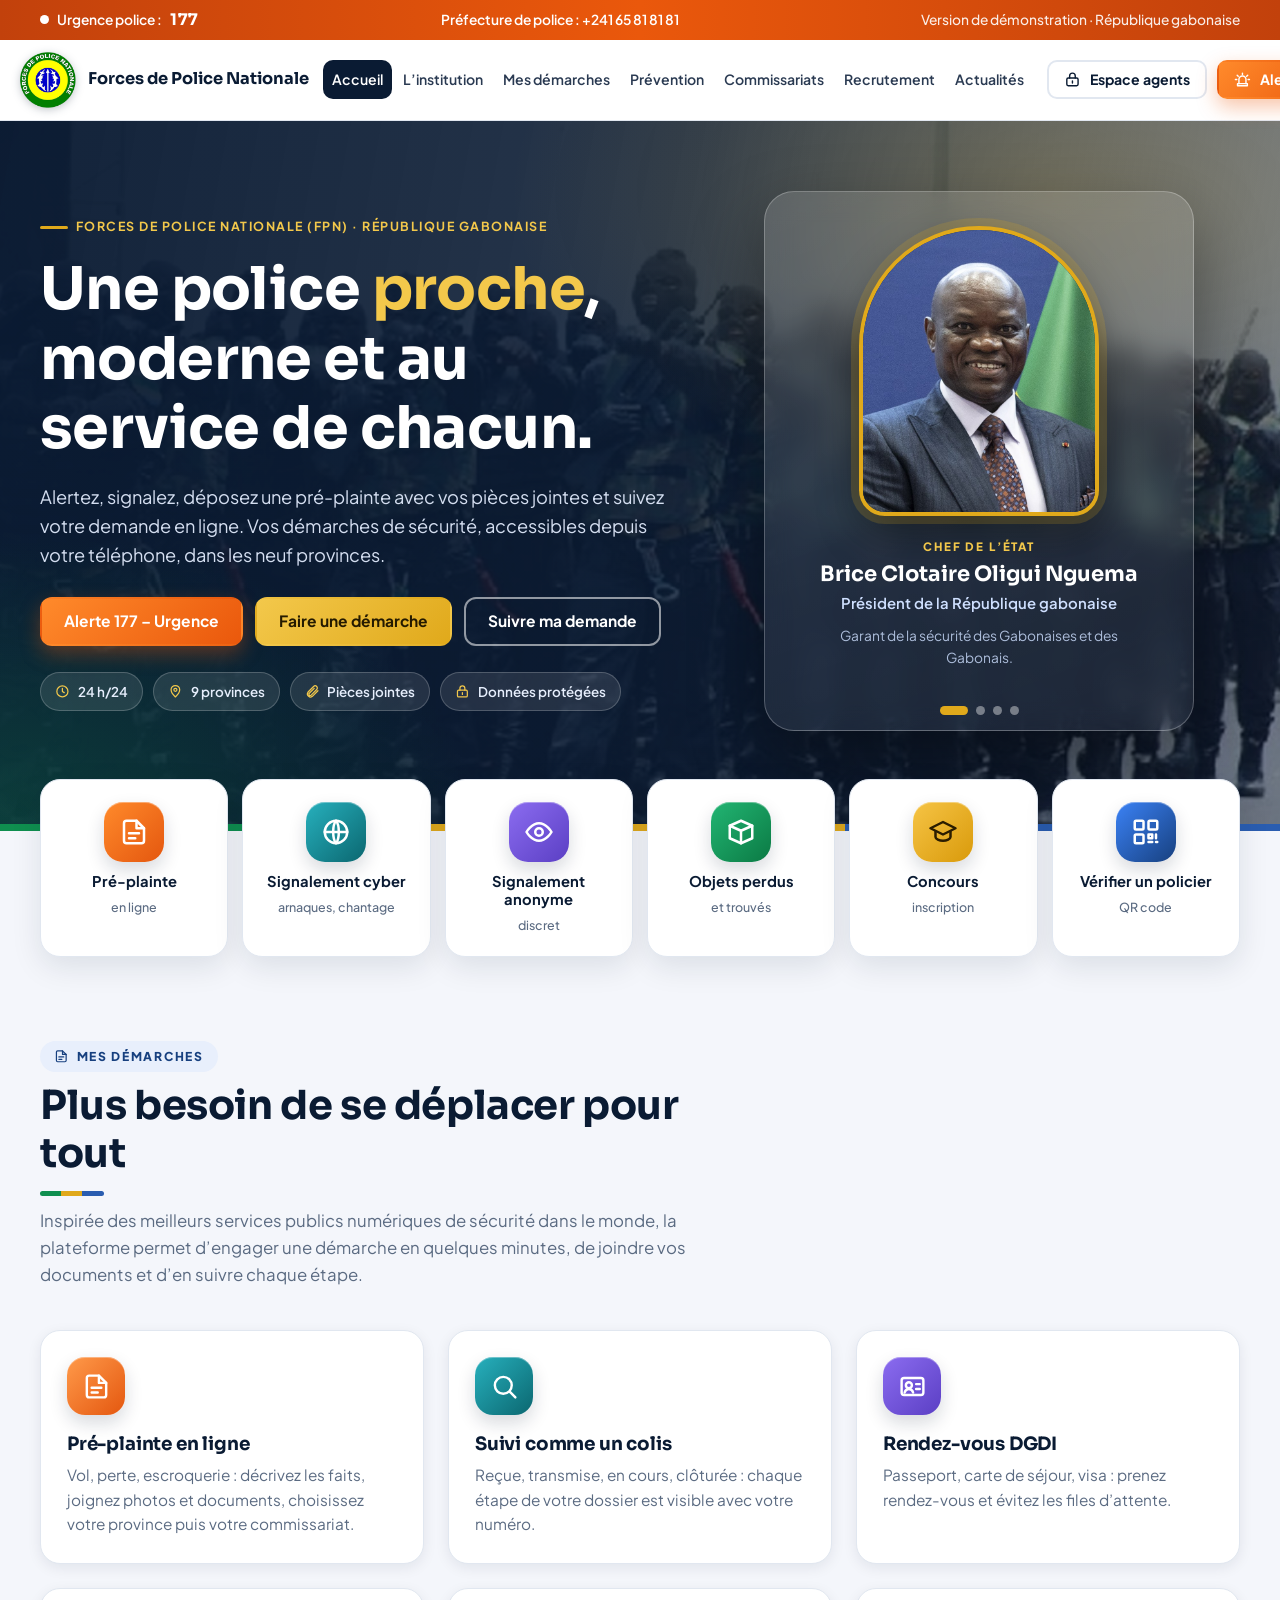
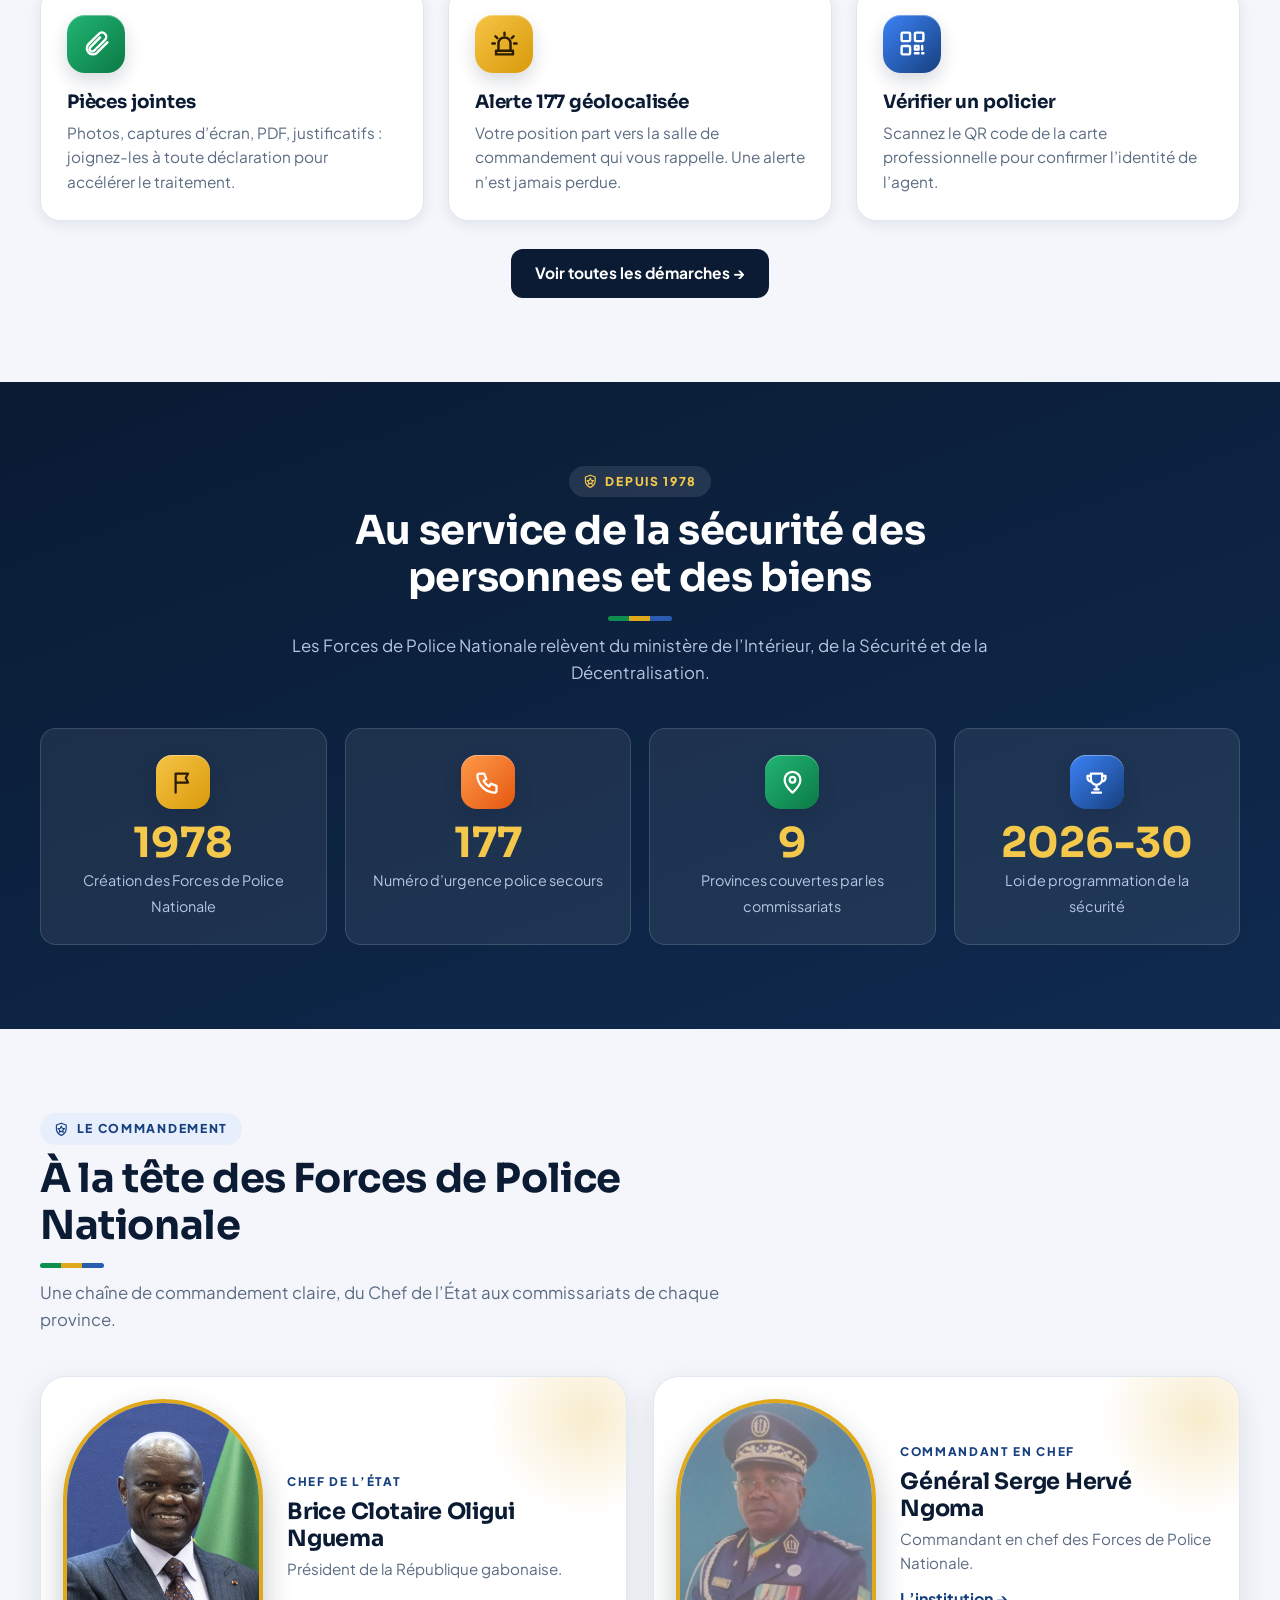
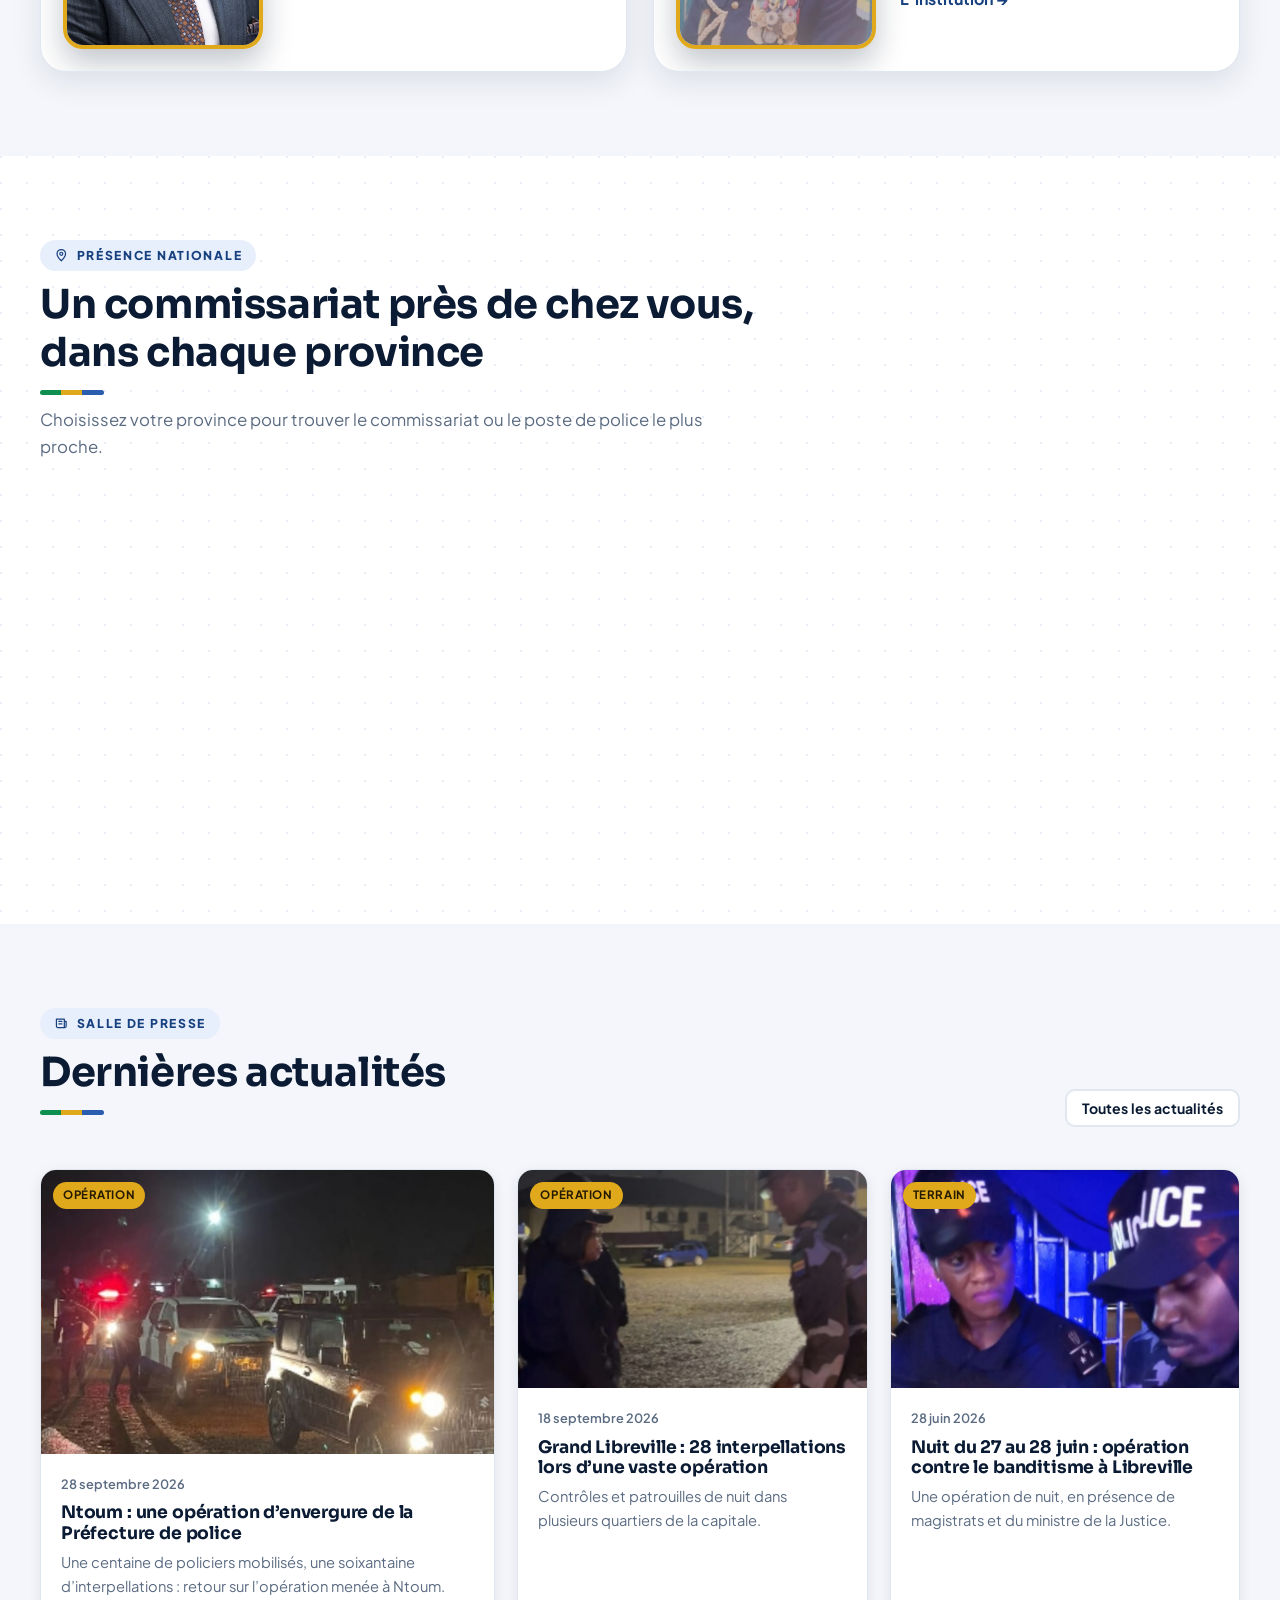
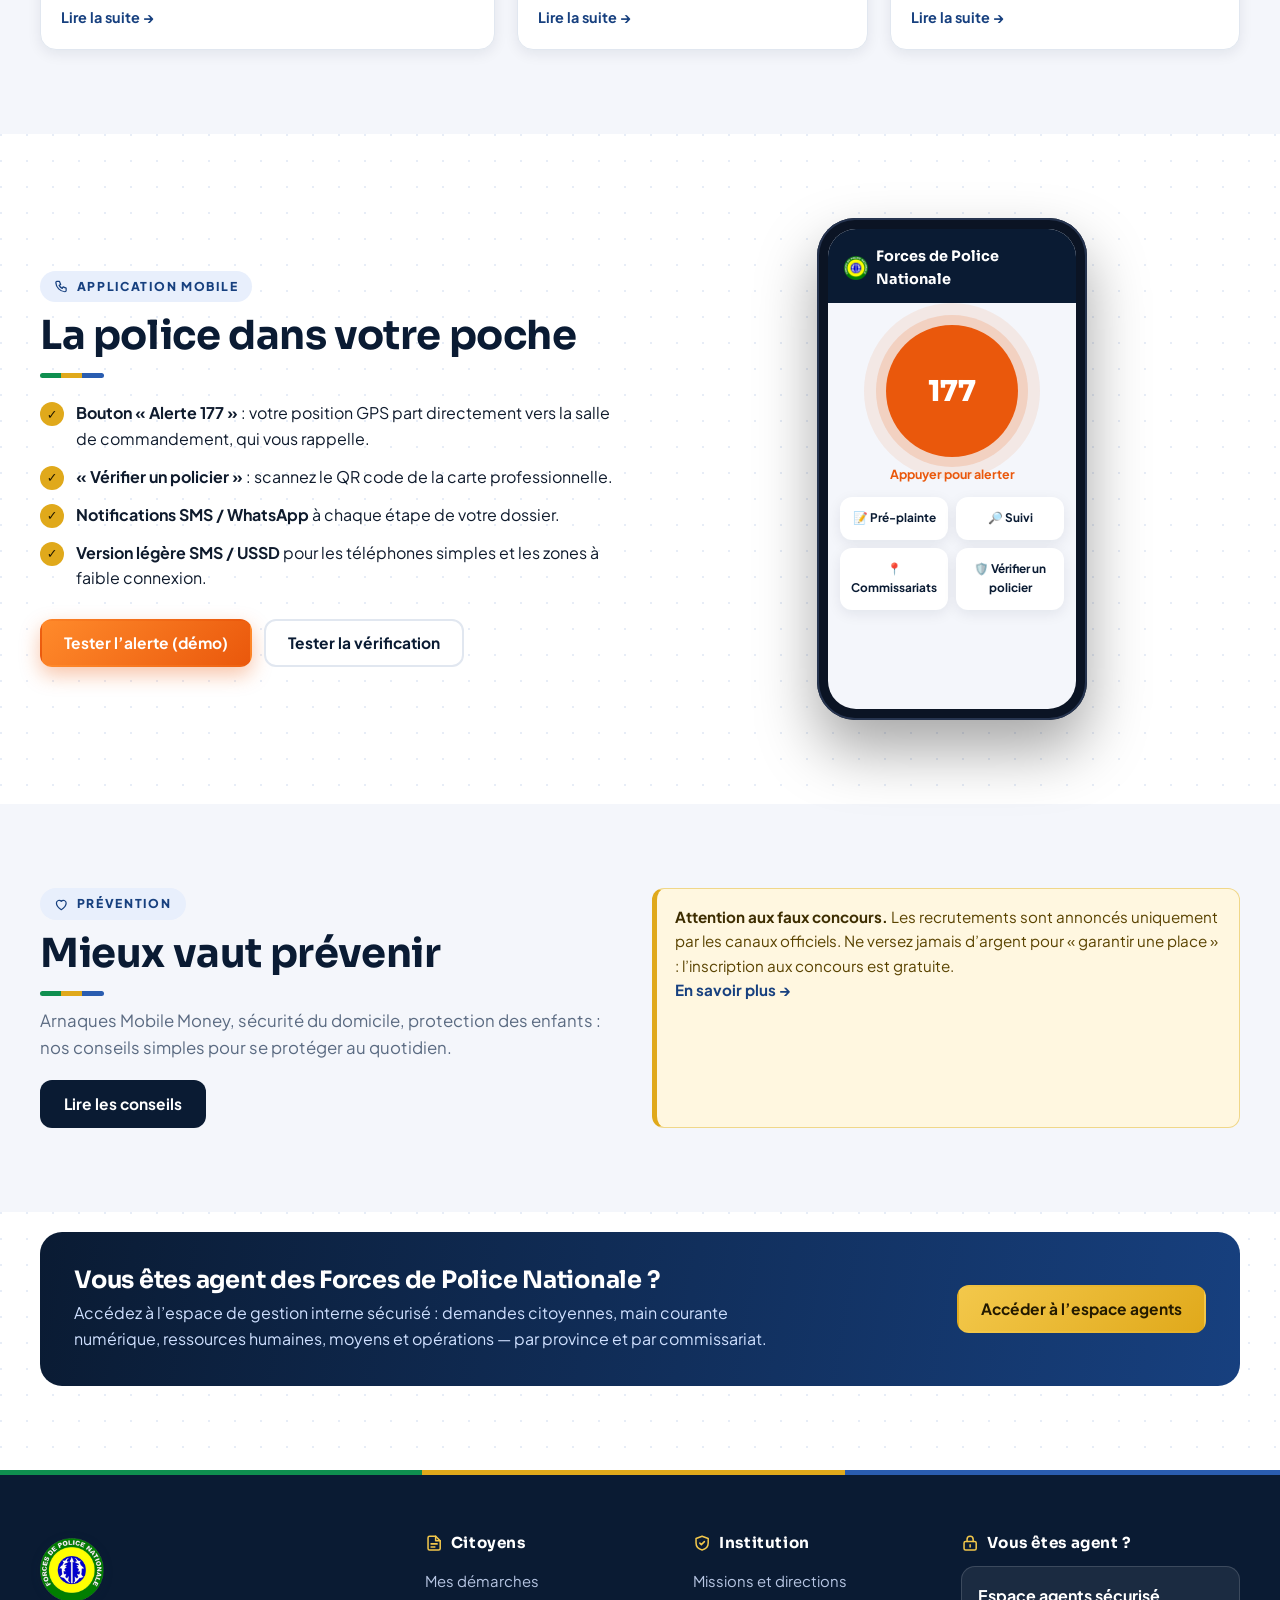
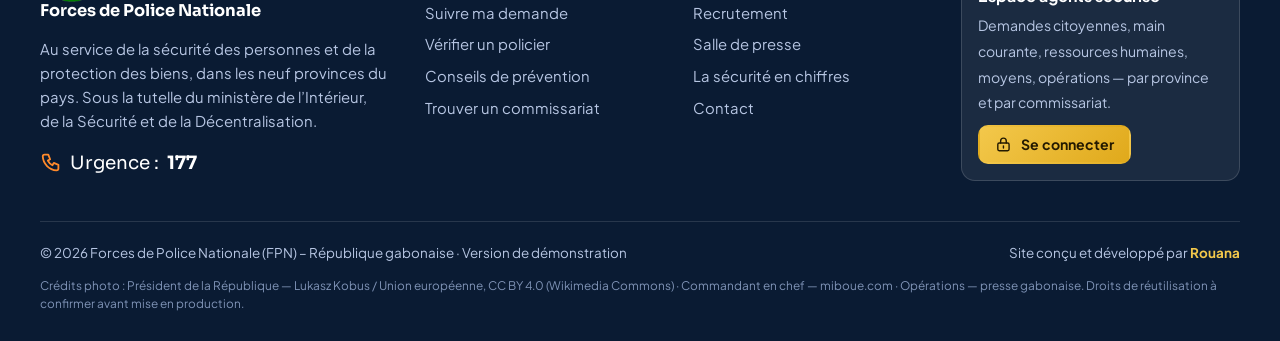
==== commit 0ad6548a: "Nouvelle photo du Président Co-Authored-By: Claude <noreply@anthropic.com>" ====
--- a/index.html
+++ b/index.html
@@ -74,7 +74,7 @@
   <div class="wrap">
     <div class="sh reveal"><span class="tag"><i data-i="badge"></i> Le commandement</span><h2>À la tête des Forces de Police Nationale</h2><p>Une chaîne de commandement claire, du Chef de l’État aux commissariats de chaque province.</p></div>
     <div class="ldr-cards">
-      <div class="ldr reveal"><div class="arch"><img src="assets/img/president.jpg" alt="Brice Clotaire Oligui Nguema" style="object-position:center 12%"></div><div><em>Chef de l’État</em><h3>Brice Clotaire Oligui Nguema</h3><p>Président de la République gabonaise.</p></div></div>
+      <div class="ldr reveal"><div class="arch"><img src="assets/img/president.jpg" alt="Brice Clotaire Oligui Nguema" style="object-position:center 20%"></div><div><em>Chef de l’État</em><h3>Brice Clotaire Oligui Nguema</h3><p>Président de la République gabonaise.</p></div></div>
       <div class="ldr reveal"><div class="arch"><img src="assets/img/commandant.jpg" alt="Général Serge Hervé Ngoma" style="object-position:center 8%"></div><div><em>Commandant en chef</em><h3>Général Serge Hervé Ngoma</h3><p>Commandant en chef des Forces de Police Nationale.</p><a href="institution.html" style="display:inline-block;margin-top:10px;color:var(--blue);font-weight:700">L’institution →</a></div></div>
     </div>
   </div>
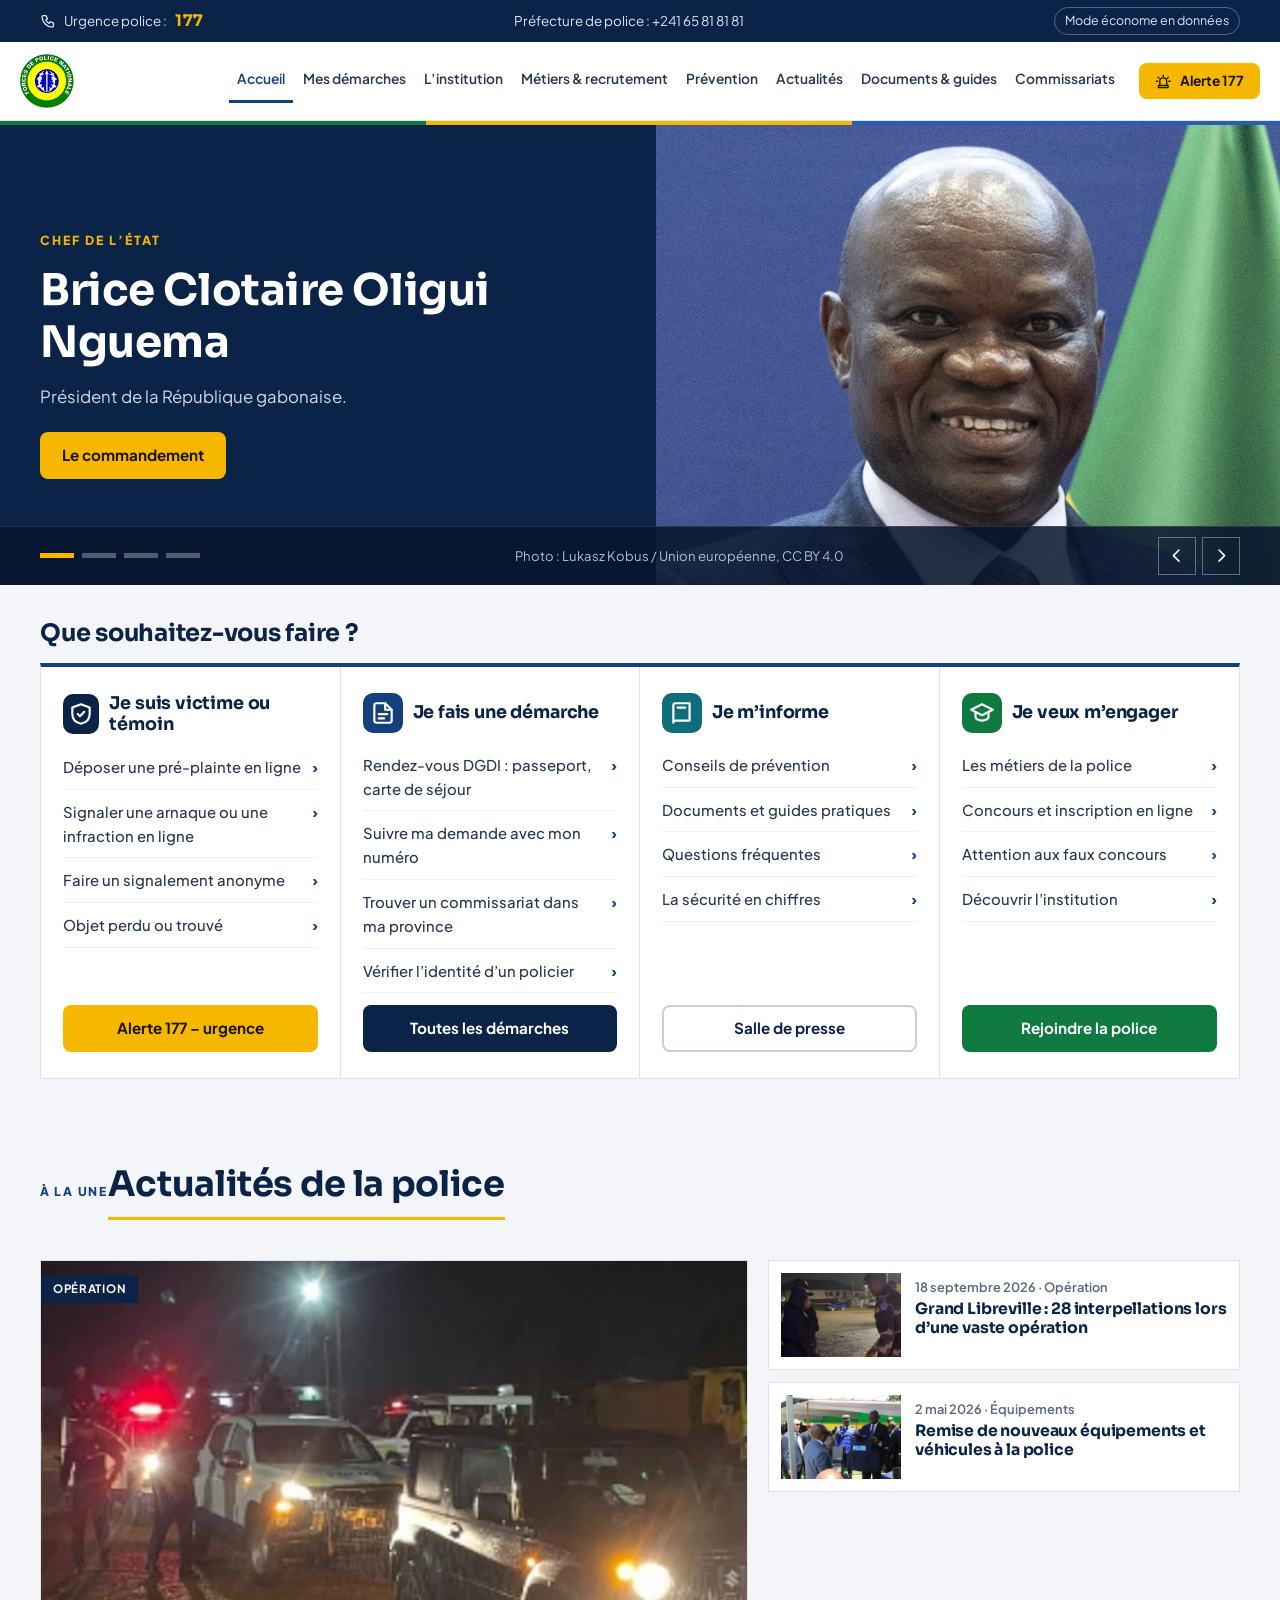
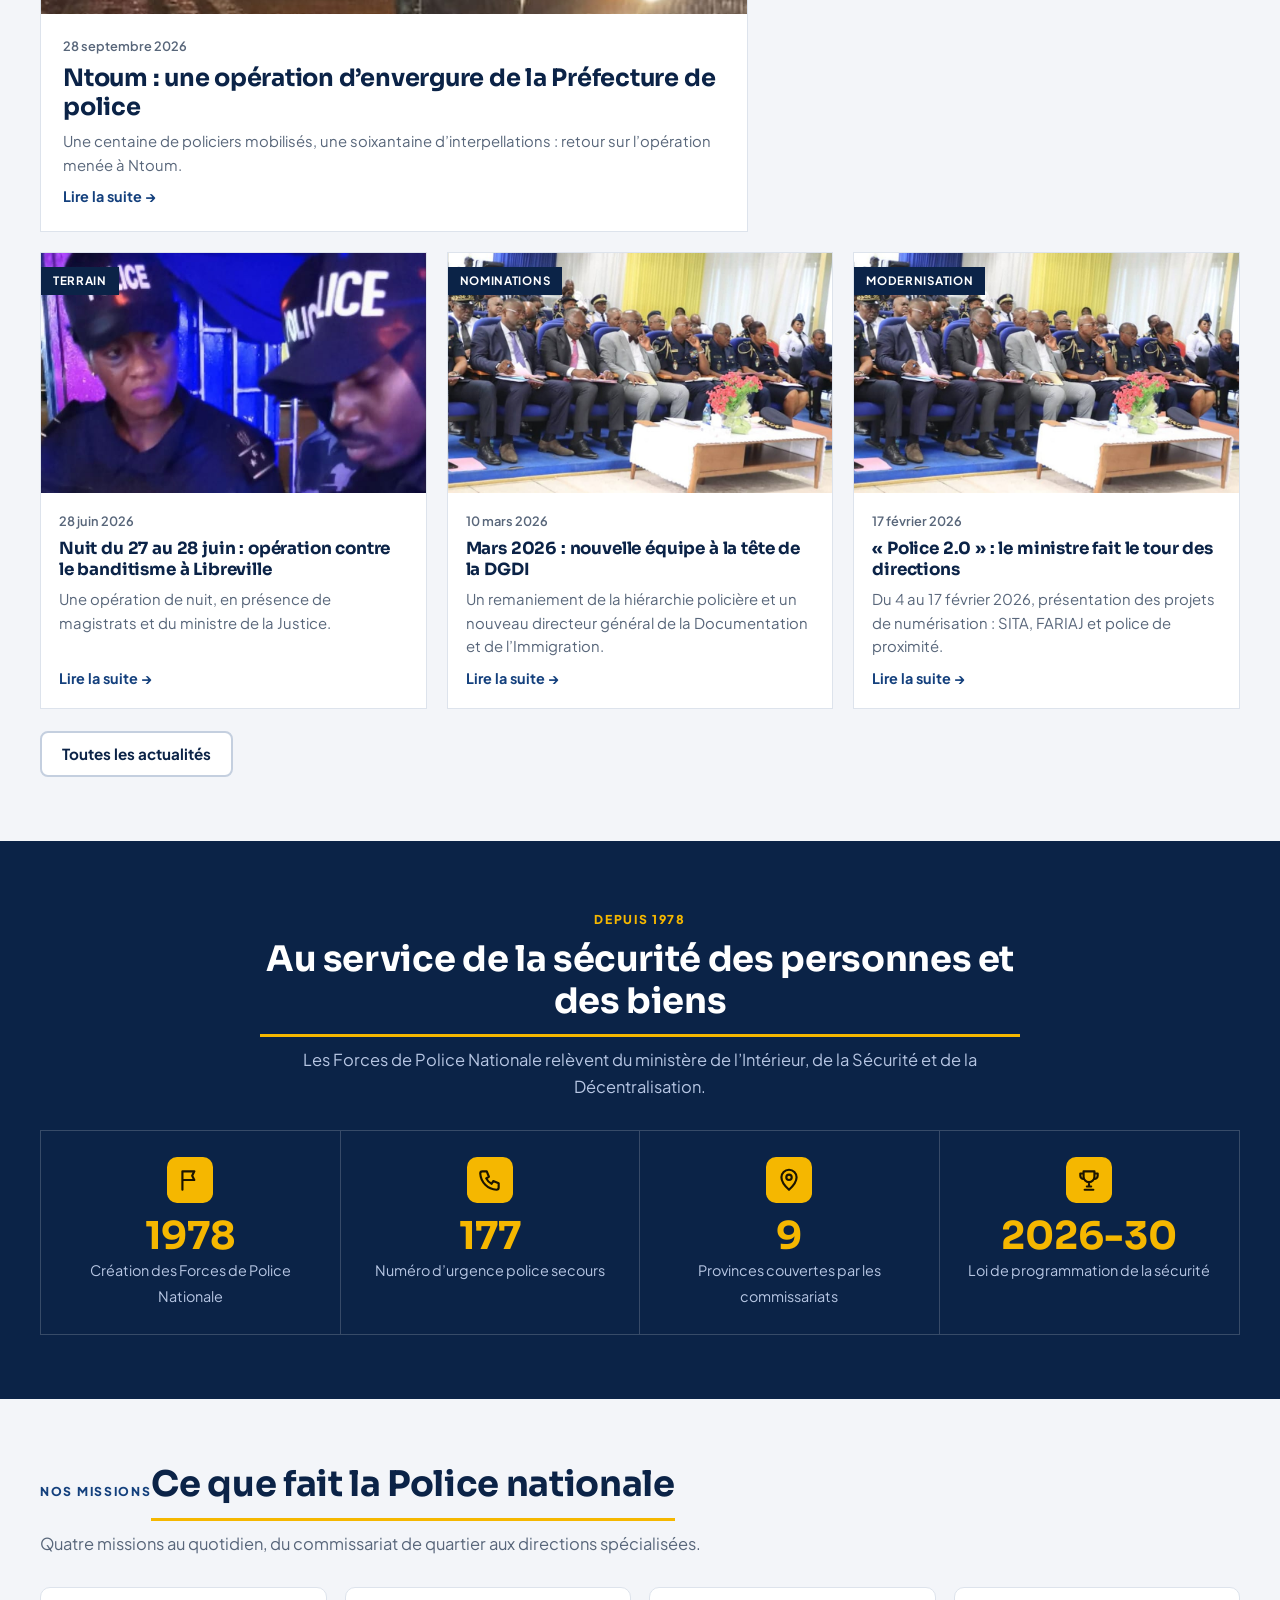
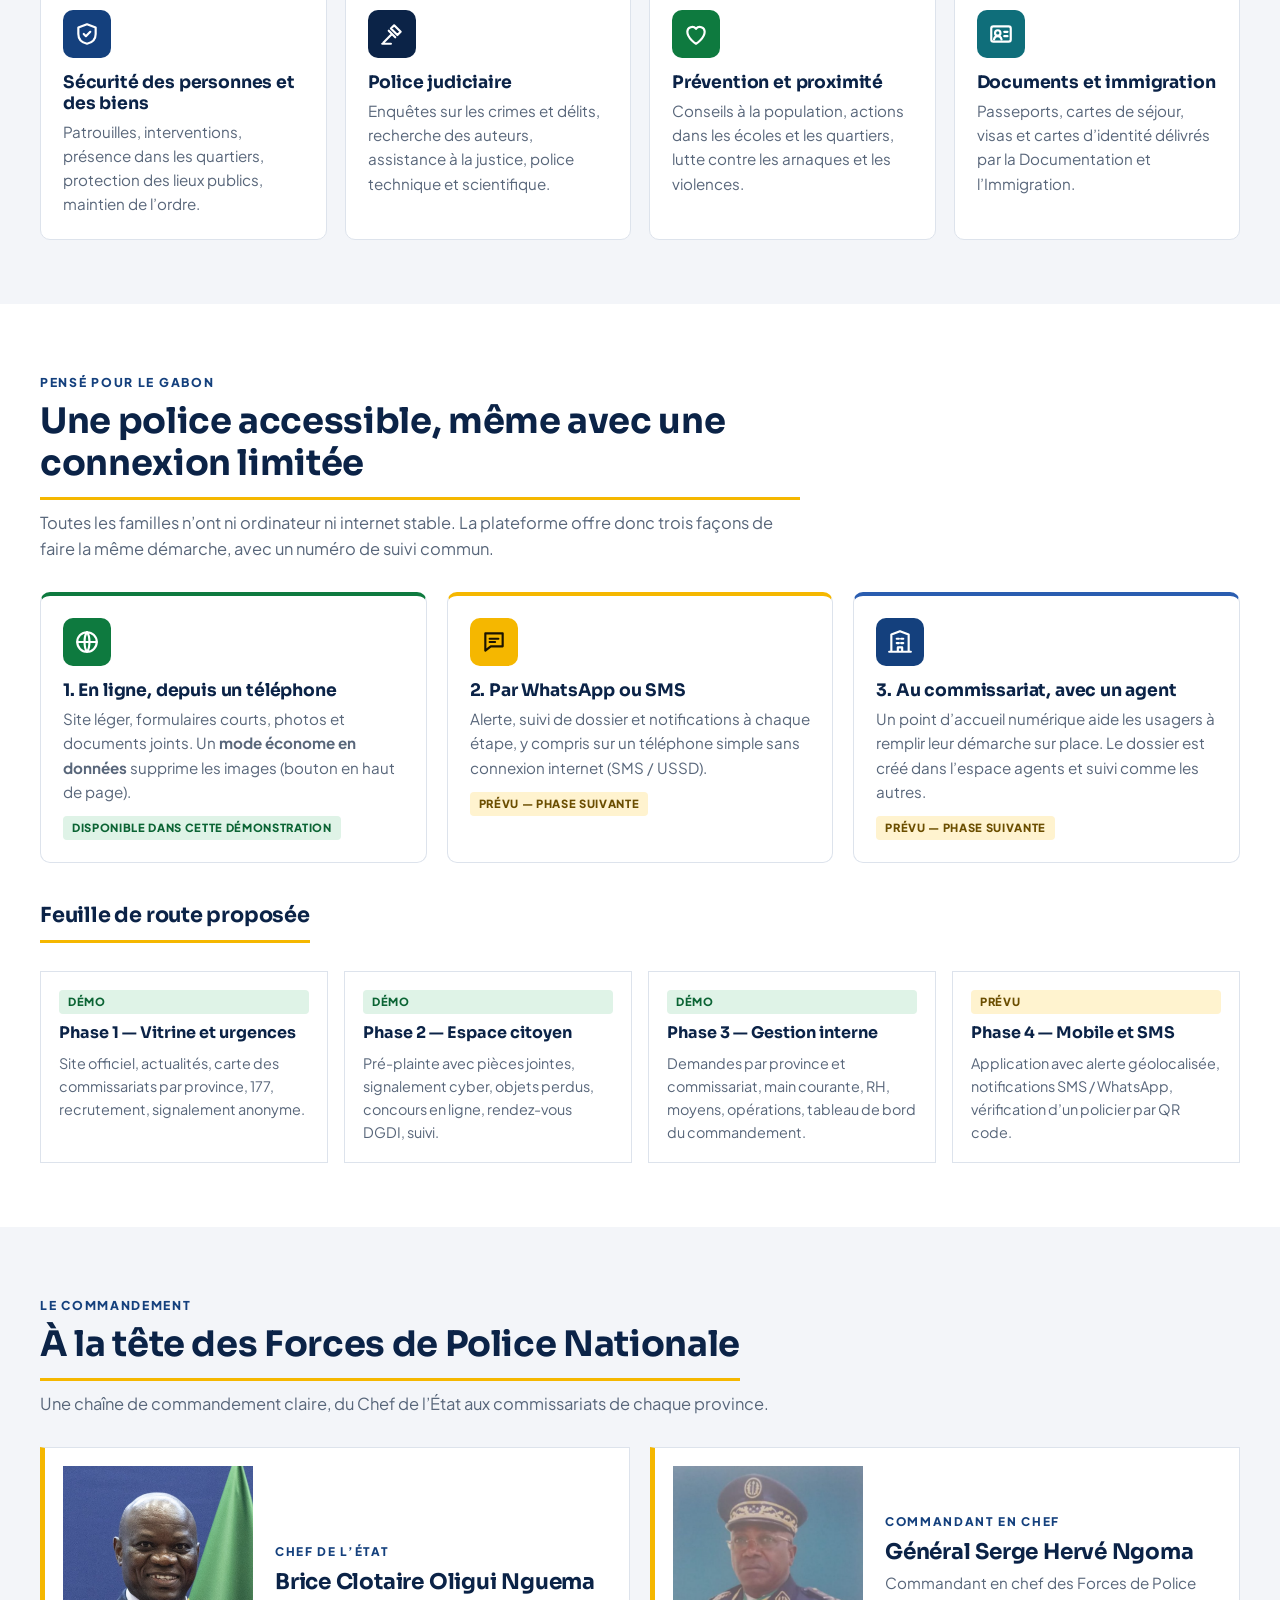
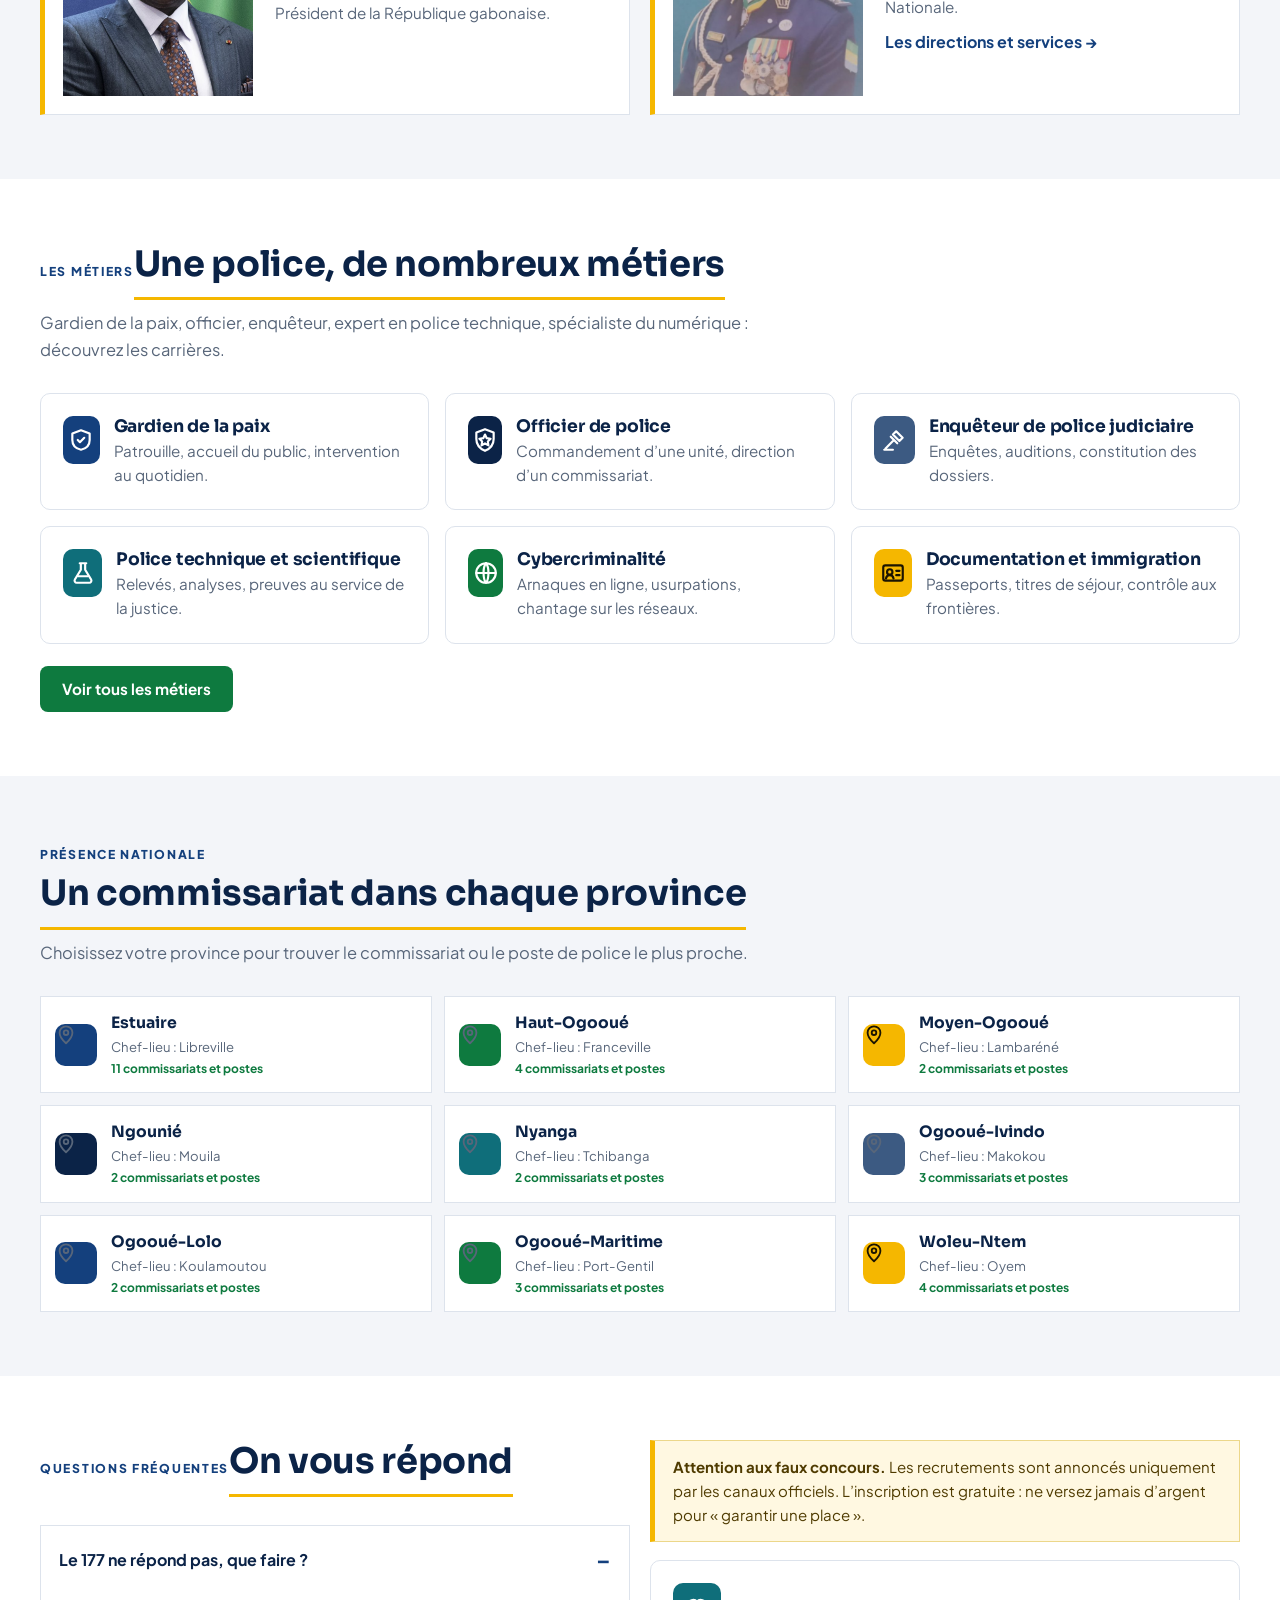
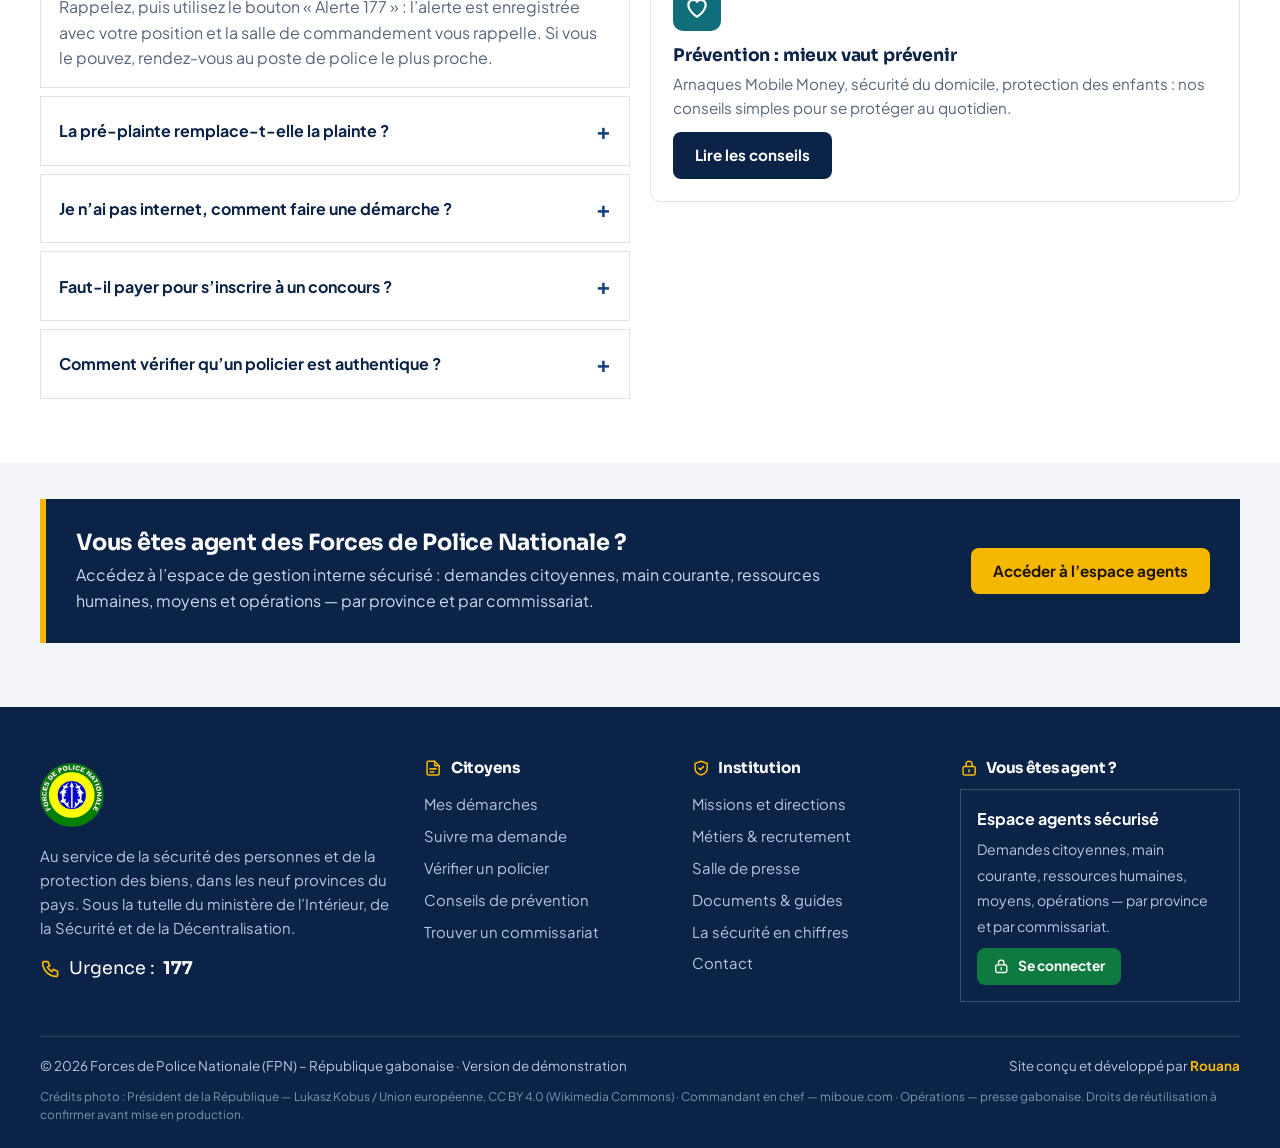
==== commit 4c11cfea: "Refonte institutionnelle sobre : sans orange, contenus, canaux Gabon, documents et métiers Co-Author" ====
--- a/index.html
+++ b/index.html
@@ -4,136 +4,180 @@
 <meta charset="utf-8">
 <meta name="viewport" content="width=device-width,initial-scale=1,viewport-fit=cover">
 <title>Forces de Police Nationale (FPN) – Gabon · Site officiel (démonstration)</title>
-<meta name="description" content="Forces de Police Nationale du Gabon : urgences, démarches en ligne, prévention, recrutement et actualités.">
-<meta name="theme-color" content="#0A1B33">
+<meta name="description" content="Forces de Police Nationale du Gabon : démarches en ligne, urgences, prévention, métiers et actualités.">
+<meta name="theme-color" content="#0B2347">
 <meta name="color-scheme" content="only light">
 <link rel="icon" href="assets/img/favicon.png" type="image/png">
 <link rel="manifest" href="manifest.webmanifest">
 <link rel="preconnect" href="https://fonts.googleapis.com"><link rel="preconnect" href="https://fonts.gstatic.com" crossorigin>
 <link href="https://fonts.googleapis.com/css2?family=Plus+Jakarta+Sans:wght@400;500;600;700;800&family=Sora:wght@600;700;800&display=swap" rel="stylesheet">
 <link rel="stylesheet" href="assets/css/site.css">
-<link rel="stylesheet" href="assets/css/site-v2.css">
 </head>
 <body data-page="index">
 <main>
-<section class="hero" id="hero">
-  <div class="slides"><i class="on" style="background-image:url(assets/img/defile.jpg)"></i><i style="background-image:url(assets/img/dotation.jpg)"></i><i style="background-image:url(assets/img/ops-collage.jpg)"></i></div>
+<div id="hero"></div>
+
+<section class="s" style="padding-top:34px;padding-bottom:20px">
   <div class="wrap">
-    <div>
-      <span class="eyebrow">Forces de Police Nationale (FPN) · République gabonaise</span>
-      <h1>Une police <em>proche</em>, moderne et au service de chacun.</h1>
-      <p class="lead">Alertez, signalez, déposez une pré-plainte avec vos pièces jointes et suivez votre demande en ligne. Vos démarches de sécurité, accessibles depuis votre téléphone, dans les neuf provinces.</p>
-      <div class="actions">
-        <button class="btn red" data-alert>Alerte 177 – Urgence</button>
-        <a class="btn gold" href="demarches.html">Faire une démarche</a>
-        <a class="btn ghost" href="suivi.html">Suivre ma demande</a>
+    <h2 style="font-size:1.5rem;margin-bottom:16px">Que souhaitez-vous faire ?</h2>
+    <div class="paths">
+      <div class="path">
+        <h3><span class="ib c4" style="width:40px;height:40px" data-i="shield"></span>Je suis victime ou témoin</h3>
+        <ul>
+          <li><a href="demarches.html#preplainte">Déposer une pré-plainte en ligne</a></li>
+          <li><a href="demarches.html#cyber">Signaler une arnaque ou une infraction en ligne</a></li>
+          <li><a href="demarches.html#anonyme">Faire un signalement anonyme</a></li>
+          <li><a href="demarches.html#objet">Objet perdu ou trouvé</a></li>
+        </ul>
+        <button class="btn red" data-alert>Alerte 177 – urgence</button>
       </div>
-      <div class="chips"><span><i data-i="clock"></i> 24 h/24</span><span><i data-i="map"></i> 9 provinces</span><span><i data-i="paperclip"></i> Pièces jointes</span><span><i data-i="lock"></i> Données protégées</span></div>
-    </div>
-    <div id="leaders"></div>
-  </div>
-</section>
-
-<section class="quick"><div class="wrap"><div class="grid">
-  <a class="qa hot" href="demarches.html#preplainte"><span class="ib" data-i="file"></span>Pré-plainte<small>en ligne</small></a>
-  <a class="qa" href="demarches.html#cyber"><span class="ib" data-i="globe"></span>Signalement cyber<small>arnaques, chantage</small></a>
-  <a class="qa" href="demarches.html#anonyme"><span class="ib" data-i="eye"></span>Signalement anonyme<small>discret</small></a>
-  <a class="qa" href="demarches.html#objet"><span class="ib" data-i="box"></span>Objets perdus<small>et trouvés</small></a>
-  <a class="qa" href="recrutement.html"><span class="ib" data-i="cap"></span>Concours<small>inscription</small></a>
-  <a class="qa" href="verifier.html"><span class="ib" data-i="qr"></span>Vérifier un policier<small>QR code</small></a>
-</div></div></section>
-
-<section class="s">
-  <div class="wrap">
-    <div class="sh reveal"><span class="tag"><i data-i="file"></i> Mes démarches</span><h2>Plus besoin de se déplacer pour tout</h2><p>Inspirée des meilleurs services publics numériques de sécurité dans le monde, la plateforme permet d’engager une démarche en quelques minutes, de joindre vos documents et d’en suivre chaque étape.</p></div>
-    <div class="grid3">
-      <div class="card hv reveal"><div class="ib c4" data-i="file"></div><h3>Pré-plainte en ligne</h3><p>Vol, perte, escroquerie : décrivez les faits, joignez photos et documents, choisissez votre province puis votre commissariat.</p></div>
-      <div class="card hv reveal"><div class="ib c6" data-i="search"></div><h3>Suivi comme un colis</h3><p>Reçue, transmise, en cours, clôturée : chaque étape de votre dossier est visible avec votre numéro.</p></div>
-      <div class="card hv reveal"><div class="ib c5" data-i="id"></div><h3>Rendez-vous DGDI</h3><p>Passeport, carte de séjour, visa : prenez rendez-vous et évitez les files d’attente.</p></div>
-      <div class="card hv reveal"><div class="ib c2" data-i="paperclip"></div><h3>Pièces jointes</h3><p>Photos, captures d’écran, PDF, justificatifs : joignez-les à toute déclaration pour accélérer le traitement.</p></div>
-      <div class="card hv reveal"><div class="ib c3" data-i="siren"></div><h3>Alerte 177 géolocalisée</h3><p>Votre position part vers la salle de commandement qui vous rappelle. Une alerte n’est jamais perdue.</p></div>
-      <div class="card hv reveal"><div class="ib c1" data-i="qr"></div><h3>Vérifier un policier</h3><p>Scannez le QR code de la carte professionnelle pour confirmer l’identité de l’agent.</p></div>
-    </div>
-    <div style="margin-top:28px;text-align:center" class="reveal"><a class="btn navy" href="demarches.html">Voir toutes les démarches →</a></div>
-  </div>
-</section>
-
-<section class="s dark">
-  <div class="wrap">
-    <div class="sh c reveal"><span class="tag"><i data-i="badge"></i> Depuis 1978</span><h2>Au service de la sécurité des personnes et des biens</h2><p>Les Forces de Police Nationale relèvent du ministère de l’Intérieur, de la Sécurité et de la Décentralisation.</p></div>
-    <div class="stats">
-      <div class="stat reveal"><div class="ib c3" data-i="flag"></div><b>1978</b><span>Création des Forces de Police Nationale</span></div>
-      <div class="stat reveal"><div class="ib c4" data-i="phone"></div><b>177</b><span>Numéro d’urgence police secours</span></div>
-      <div class="stat reveal"><div class="ib c2" data-i="map"></div><b>9</b><span>Provinces couvertes par les commissariats</span></div>
-      <div class="stat reveal"><div class="ib c1" data-i="trophy"></div><b>2026-30</b><span>Loi de programmation de la sécurité</span></div>
+      <div class="path">
+        <h3><span class="ib c1" style="width:40px;height:40px" data-i="file"></span>Je fais une démarche</h3>
+        <ul>
+          <li><a href="demarches.html#rdv">Rendez-vous DGDI : passeport, carte de séjour</a></li>
+          <li><a href="suivi.html">Suivre ma demande avec mon numéro</a></li>
+          <li><a href="commissariats.html">Trouver un commissariat dans ma province</a></li>
+          <li><a href="verifier.html">Vérifier l’identité d’un policier</a></li>
+        </ul>
+        <a class="btn navy" href="demarches.html">Toutes les démarches</a>
+      </div>
+      <div class="path">
+        <h3><span class="ib c5" style="width:40px;height:40px" data-i="book"></span>Je m’informe</h3>
+        <ul>
+          <li><a href="prevention.html">Conseils de prévention</a></li>
+          <li><a href="documents.html">Documents et guides pratiques</a></li>
+          <li><a href="documents.html#faq">Questions fréquentes</a></li>
+          <li><a href="chiffres.html">La sécurité en chiffres</a></li>
+        </ul>
+        <a class="btn line" href="actualites.html">Salle de presse</a>
+      </div>
+      <div class="path">
+        <h3><span class="ib c2" style="width:40px;height:40px" data-i="cap"></span>Je veux m’engager</h3>
+        <ul>
+          <li><a href="recrutement.html#metiers">Les métiers de la police</a></li>
+          <li><a href="recrutement.html#candidature">Concours et inscription en ligne</a></li>
+          <li><a href="recrutement.html">Attention aux faux concours</a></li>
+          <li><a href="institution.html">Découvrir l’institution</a></li>
+        </ul>
+        <a class="btn gold" href="recrutement.html">Rejoindre la police</a>
+      </div>
     </div>
   </div>
 </section>
 
 <section class="s">
   <div class="wrap">
-    <div class="sh reveal"><span class="tag"><i data-i="badge"></i> Le commandement</span><h2>À la tête des Forces de Police Nationale</h2><p>Une chaîne de commandement claire, du Chef de l’État aux commissariats de chaque province.</p></div>
-    <div class="ldr-cards">
-      <div class="ldr reveal"><div class="arch"><img src="assets/img/president.jpg" alt="Brice Clotaire Oligui Nguema" style="object-position:center 20%"></div><div><em>Chef de l’État</em><h3>Brice Clotaire Oligui Nguema</h3><p>Président de la République gabonaise.</p></div></div>
-      <div class="ldr reveal"><div class="arch"><img src="assets/img/commandant.jpg" alt="Général Serge Hervé Ngoma" style="object-position:center 8%"></div><div><em>Commandant en chef</em><h3>Général Serge Hervé Ngoma</h3><p>Commandant en chef des Forces de Police Nationale.</p><a href="institution.html" style="display:inline-block;margin-top:10px;color:var(--blue);font-weight:700">L’institution →</a></div></div>
+    <div class="sh"><span class="tag">À la une</span><h2>Actualités de la police</h2></div>
+    <div class="une" id="une"></div>
+    <div class="news" id="news" style="margin-top:20px"></div>
+    <div style="margin-top:22px"><a class="btn line" href="actualites.html">Toutes les actualités</a></div>
+  </div>
+</section>
+
+<section class="s dark">
+  <div class="wrap">
+    <div class="sh c"><span class="tag">Depuis 1978</span><h2>Au service de la sécurité des personnes et des biens</h2><p>Les Forces de Police Nationale relèvent du ministère de l’Intérieur, de la Sécurité et de la Décentralisation.</p></div>
+    <div class="stats">
+      <div class="stat"><div class="ib c3" data-i="flag"></div><b>1978</b><span>Création des Forces de Police Nationale</span></div>
+      <div class="stat"><div class="ib c3" data-i="phone"></div><b>177</b><span>Numéro d’urgence police secours</span></div>
+      <div class="stat"><div class="ib c3" data-i="map"></div><b>9</b><span>Provinces couvertes par les commissariats</span></div>
+      <div class="stat"><div class="ib c3" data-i="trophy"></div><b>2026-30</b><span>Loi de programmation de la sécurité</span></div>
+    </div>
+  </div>
+</section>
+
+<section class="s">
+  <div class="wrap">
+    <div class="sh"><span class="tag">Nos missions</span><h2>Ce que fait la Police nationale</h2><p>Quatre missions au quotidien, du commissariat de quartier aux directions spécialisées.</p></div>
+    <div class="grid4 compact">
+      <div class="card hv"><div class="ib c1" data-i="shield"></div><h3>Sécurité des personnes et des biens</h3><p>Patrouilles, interventions, présence dans les quartiers, protection des lieux publics, maintien de l’ordre.</p></div>
+      <div class="card hv"><div class="ib c4" data-i="gavel"></div><h3>Police judiciaire</h3><p>Enquêtes sur les crimes et délits, recherche des auteurs, assistance à la justice, police technique et scientifique.</p></div>
+      <div class="card hv"><div class="ib c2" data-i="heart"></div><h3>Prévention et proximité</h3><p>Conseils à la population, actions dans les écoles et les quartiers, lutte contre les arnaques et les violences.</p></div>
+      <div class="card hv"><div class="ib c5" data-i="id"></div><h3>Documents et immigration</h3><p>Passeports, cartes de séjour, visas et cartes d’identité délivrés par la Documentation et l’Immigration.</p></div>
     </div>
   </div>
 </section>
 
 <section class="s alt">
   <div class="wrap">
-    <div class="sh reveal"><span class="tag"><i data-i="map"></i> Présence nationale</span><h2>Un commissariat près de chez vous, dans chaque province</h2><p>Choisissez votre province pour trouver le commissariat ou le poste de police le plus proche.</p></div>
-    <div class="pgrid" id="pgrid"></div>
+    <div class="sh"><span class="tag">Pensé pour le Gabon</span><h2>Une police accessible, même avec une connexion limitée</h2><p>Toutes les familles n’ont ni ordinateur ni internet stable. La plateforme offre donc trois façons de faire la même démarche, avec un numéro de suivi commun.</p></div>
+    <div class="chan">
+      <div class="card"><div class="ib c2" data-i="globe"></div><h3>1. En ligne, depuis un téléphone</h3><p>Site léger, formulaires courts, photos et documents joints. Un <b>mode économe en données</b> supprime les images (bouton en haut de page).</p><p style="margin-top:10px"><span class="tagx on">Disponible dans cette démonstration</span></p></div>
+      <div class="card"><div class="ib c3" data-i="sms"></div><h3>2. Par WhatsApp ou SMS</h3><p>Alerte, suivi de dossier et notifications à chaque étape, y compris sur un téléphone simple sans connexion internet (SMS / USSD).</p><p style="margin-top:10px"><span class="tagx soon">Prévu — phase suivante</span></p></div>
+      <div class="card"><div class="ib c1" data-i="building"></div><h3>3. Au commissariat, avec un agent</h3><p>Un point d’accueil numérique aide les usagers à remplir leur démarche sur place. Le dossier est créé dans l’espace agents et suivi comme les autres.</p><p style="margin-top:10px"><span class="tagx soon">Prévu — phase suivante</span></p></div>
+    </div>
+    <div class="rmwrap"><div class="sh" style="margin:40px 0 18px"><h2 style="font-size:1.3rem">Feuille de route proposée</h2></div>
+    <div class="roadmap">
+      <div class="rm"><span class="tagx on">Démo</span><b>Phase 1 — Vitrine et urgences</b><p>Site officiel, actualités, carte des commissariats par province, 177, recrutement, signalement anonyme.</p></div>
+      <div class="rm"><span class="tagx on">Démo</span><b>Phase 2 — Espace citoyen</b><p>Pré-plainte avec pièces jointes, signalement cyber, objets perdus, concours en ligne, rendez-vous DGDI, suivi.</p></div>
+      <div class="rm"><span class="tagx on">Démo</span><b>Phase 3 — Gestion interne</b><p>Demandes par province et commissariat, main courante, RH, moyens, opérations, tableau de bord du commandement.</p></div>
+      <div class="rm"><span class="tagx soon">Prévu</span><b>Phase 4 — Mobile et SMS</b><p>Application avec alerte géolocalisée, notifications SMS / WhatsApp, vérification d’un policier par QR code.</p></div>
+    </div></div>
   </div>
 </section>
 
 <section class="s">
   <div class="wrap">
-    <div class="sh reveal" style="display:flex;justify-content:space-between;align-items:end;gap:20px;max-width:none;flex-wrap:wrap"><div><span class="tag"><i data-i="news"></i> Salle de presse</span><h2>Dernières actualités</h2></div><a class="btn line sm" href="actualites.html">Toutes les actualités</a></div>
-    <div class="news" id="news"></div>
+    <div class="sh"><span class="tag">Le commandement</span><h2>À la tête des Forces de Police Nationale</h2><p>Une chaîne de commandement claire, du Chef de l’État aux commissariats de chaque province.</p></div>
+    <div class="ldr-cards">
+      <div class="ldr"><div class="arch"><img src="assets/img/president.jpg" alt="Brice Clotaire Oligui Nguema" style="object-position:center 20%"></div><div><em>Chef de l’État</em><h3>Brice Clotaire Oligui Nguema</h3><p>Président de la République gabonaise.</p></div></div>
+      <div class="ldr"><div class="arch"><img src="assets/img/commandant.jpg" alt="Général Serge Hervé Ngoma" style="object-position:center 8%"></div><div><em>Commandant en chef</em><h3>Général Serge Hervé Ngoma</h3><p>Commandant en chef des Forces de Police Nationale.</p><a href="institution.html" style="display:inline-block;margin-top:10px;color:var(--blue);font-weight:700">Les directions et services →</a></div></div>
+    </div>
   </div>
 </section>
 
 <section class="s alt">
-  <div class="wrap app">
-    <div class="reveal">
-      <div class="sh" style="margin-bottom:0"><span class="tag"><i data-i="phone"></i> Application mobile</span><h2>La police dans votre poche</h2></div>
-      <ul class="checks">
-        <li><span><b>Bouton « Alerte 177 »</b> : votre position GPS part directement vers la salle de commandement, qui vous rappelle.</span></li>
-        <li><span><b>« Vérifier un policier »</b> : scannez le QR code de la carte professionnelle.</span></li>
-        <li><span><b>Notifications SMS / WhatsApp</b> à chaque étape de votre dossier.</span></li>
-        <li><span><b>Version légère SMS / USSD</b> pour les téléphones simples et les zones à faible connexion.</span></li>
-      </ul>
-      <div style="display:flex;gap:12px;flex-wrap:wrap"><button class="btn red" data-alert>Tester l’alerte (démo)</button><a class="btn line" href="verifier.html">Tester la vérification</a></div>
-    </div>
-    <div class="reveal"><div class="phone"><div class="scr"><div class="top"><img src="assets/img/logo.png" alt="">Forces de Police Nationale</div><div class="big177">177</div><p style="text-align:center;font-size:.78rem;font-weight:700;color:var(--alert)">Appuyer pour alerter</p><div class="tiles"><div>📝 Pré-plainte</div><div>🔎 Suivi</div><div>📍 Commissariats</div><div>🛡️ Vérifier un policier</div></div></div></div></div>
+  <div class="wrap">
+    <div class="sh"><span class="tag">Les métiers</span><h2>Une police, de nombreux métiers</h2><p>Gardien de la paix, officier, enquêteur, expert en police technique, spécialiste du numérique : découvrez les carrières.</p></div>
+    <div class="mt lim" id="mt"></div>
+    <div style="margin-top:22px"><a class="btn gold" href="recrutement.html#metiers">Voir tous les métiers</a></div>
   </div>
 </section>
 
 <section class="s">
   <div class="wrap">
-    <div class="grid2">
-      <div class="reveal"><div class="sh" style="margin-bottom:18px"><span class="tag"><i data-i="heart"></i> Prévention</span><h2>Mieux vaut prévenir</h2><p>Arnaques Mobile Money, sécurité du domicile, protection des enfants : nos conseils simples pour se protéger au quotidien.</p></div><a class="btn navy" href="prevention.html">Lire les conseils</a></div>
-      <div class="warn reveal"><b>Attention aux faux concours.</b> Les recrutements sont annoncés uniquement par les canaux officiels. Ne versez jamais d’argent pour « garantir une place » : l’inscription aux concours est gratuite.<br><a href="recrutement.html" style="color:var(--blue);font-weight:700">En savoir plus →</a></div>
+    <div class="sh"><span class="tag">Présence nationale</span><h2>Un commissariat dans chaque province</h2><p>Choisissez votre province pour trouver le commissariat ou le poste de police le plus proche.</p></div>
+    <div class="pgrid" id="pgrid"></div>
+  </div>
+</section>
+
+<section class="s alt">
+  <div class="wrap grid2" style="align-items:start">
+    <div>
+      <div class="sh" style="margin-bottom:18px"><span class="tag">Questions fréquentes</span><h2>On vous répond</h2></div>
+      <div id="faq">
+        <div class="acc open"><button>Le 177 ne répond pas, que faire ?</button><div class="b">Rappelez, puis utilisez le bouton « Alerte 177 » : l’alerte est enregistrée avec votre position et la salle de commandement vous rappelle. Si vous le pouvez, rendez-vous au poste de police le plus proche.</div></div>
+        <div class="acc"><button>La pré-plainte remplace-t-elle la plainte ?</button><div class="b">Non. Elle prépare votre venue : vous décrivez les faits et joignez vos pièces en ligne, puis vous signez votre plainte au commissariat choisi avec votre numéro de suivi.</div></div>
+        <div class="acc"><button>Je n’ai pas internet, comment faire une démarche ?</button><div class="b">Rendez-vous au commissariat : un agent peut enregistrer votre démarche. Les canaux SMS et WhatsApp sont prévus pour les prochaines phases.</div></div>
+        <div class="acc"><button>Faut-il payer pour s’inscrire à un concours ?</button><div class="b">Non. L’inscription est gratuite. Ne versez jamais d’argent à un intermédiaire : toute annonce officielle est publiée sur ce site.</div></div>
+        <div class="acc"><button>Comment vérifier qu’un policier est authentique ?</button><div class="b">Demandez à voir sa carte professionnelle et utilisez la page « Vérifier un policier ». En cas de doute, appelez le 177.</div></div>
+      </div>
+    </div>
+    <div>
+      <div class="warn" style="margin-bottom:18px"><b>Attention aux faux concours.</b> Les recrutements sont annoncés uniquement par les canaux officiels. L’inscription est gratuite : ne versez jamais d’argent pour « garantir une place ».</div>
+      <div class="card"><div class="ib c5" data-i="heart"></div><h3>Prévention : mieux vaut prévenir</h3><p style="margin-bottom:12px">Arnaques Mobile Money, sécurité du domicile, protection des enfants : nos conseils simples pour se protéger au quotidien.</p><a class="btn navy" href="prevention.html">Lire les conseils</a></div>
     </div>
   </div>
 </section>
 
-<section class="s alt" style="padding-top:20px">
-  <div class="wrap"><div class="banner reveal"><div><h3>Vous êtes agent des Forces de Police Nationale ?</h3><p>Accédez à l’espace de gestion interne sécurisé : demandes citoyennes, main courante numérique, ressources humaines, moyens et opérations — par province et par commissariat.</p></div><a class="btn gold" href="agents.html">Accéder à l’espace agents</a></div></div>
+<section class="s" style="padding-top:36px">
+  <div class="wrap"><div class="banner"><div><h3>Vous êtes agent des Forces de Police Nationale ?</h3><p>Accédez à l’espace de gestion interne sécurisé : demandes citoyennes, main courante, ressources humaines, moyens et opérations — par province et par commissariat.</p></div><a class="btn red" href="agents.html">Accéder à l’espace agents</a></div></div>
 </section>
 </main>
 <script src="assets/js/store.js"></script>
 <script src="assets/js/data.js"></script>
 <script src="assets/js/layout.js"></script>
 <script>
-document.querySelectorAll('i[data-i]').forEach(e=>{e.style.display='inline-flex';e.style.fontStyle='normal'});
-mountLeaders(document.getElementById('leaders'));
-document.getElementById('news').innerHTML=NEWS.slice(0,3).map(n=>`<a class="nw reveal" href="actualites.html#${n.id}"><div class="im" style="background-image:url(${n.img});background-position:${n.pos||'center'}"><b>${n.tag}</b></div><div class="tx"><time>${fmtDate(n.date)}</time><h3>${n.title}</h3><p>${n.ex}</p><span class="more">Lire la suite →</span></div></a>`).join('');
-document.querySelectorAll('.news .reveal').forEach(el=>el.classList.add('in'));
+mountHero(document.getElementById('hero'));
+const card=(n,i)=>`<a class="nw" href="actualites.html#${n.id}"><div class="im" style="background-image:url(${n.img});background-position:${n.pos||'center'}"><b>${n.tag}</b></div><div class="tx"><time>${fmtDate(n.date)}</time><h3>${n.title}</h3><p>${n.ex}</p><span class="more">Lire la suite →</span></div></a>`;
+const m=NEWS[0],side=[NEWS[1],NEWS[3]];
+document.getElementById('une').innerHTML=`<a class="une-main" href="actualites.html#${m.id}"><div class="im" style="background-image:url(${m.img});background-position:${m.pos||'center'}"><b>${m.tag}</b></div><div class="tx"><time>${fmtDate(m.date)}</time><h3>${m.title}</h3><p>${m.ex}</p><span class="more">Lire la suite →</span></div></a><div class="une-side">${side.map(n=>`<a class="une-item" href="actualites.html#${n.id}"><div class="im" style="background-image:url(${n.img});background-position:${n.pos||'center'}"></div><div><time>${fmtDate(n.date)} · ${n.tag}</time><h3>${n.title}</h3></div></a>`).join('')}</div>`;
+document.getElementById('news').innerHTML=[NEWS[2],NEWS[4],NEWS[5]].map(card).join('');
+const MET=[['Gardien de la paix','Patrouille, accueil du public, intervention au quotidien.','shield','c1'],['Officier de police','Commandement d’une unité, direction d’un commissariat.','badge','c4'],['Enquêteur de police judiciaire','Enquêtes, auditions, constitution des dossiers.','gavel','c6'],['Police technique et scientifique','Relevés, analyses, preuves au service de la justice.','flask','c5'],['Cybercriminalité','Arnaques en ligne, usurpations, chantage sur les réseaux.','globe','c2'],['Documentation et immigration','Passeports, titres de séjour, contrôle aux frontières.','id','c3']];
+document.getElementById('mt').innerHTML=MET.map(x=>`<div class="card"><div class="ib ${x[3]}">${icon(x[2])}</div><div><h3>${x[0]}</h3><p>${x[1]}</p></div></div>`).join('');
 const cols=['c1','c2','c3','c4','c5','c6','c1','c2','c3'];
-document.getElementById('pgrid').innerHTML=FPN.PROVINCES.map((p,i)=>`<a class="pcard reveal" href="commissariats.html#${p.id}"><span class="ib ${cols[i]}">${icon('map')}</span><span><b>${p.nom}</b><span>Chef-lieu : ${p.chef}</span><small>${FPN.commissariatsOf(p.id).length} commissariats et postes</small></span></a>`).join('');
-(function(){const s=[...document.querySelectorAll('#hero .slides i')];let k=0;setInterval(()=>{s[k].classList.remove('on');k=(k+1)%s.length;s[k].classList.add('on')},7000)})();
+document.getElementById('pgrid').innerHTML=FPN.PROVINCES.map((p,i)=>`<a class="pcard" href="commissariats.html#${p.id}"><span class="ib ${cols[i]}">${icon('map')}</span><span><b>${p.nom}</b><span>Chef-lieu : ${p.chef}</span><small>${FPN.commissariatsOf(p.id).length} commissariats et postes</small></span></a>`).join('');
+document.querySelectorAll('#faq .acc button').forEach(b=>b.onclick=()=>b.parentElement.classList.toggle('open'));
 </script>
 </body>
 </html>
--- a/assets/css/site.css
+++ b/assets/css/site.css
@@ -1,12 +1,14 @@
-/* Police nationale du Gabon — site vitrine + espace citoyen (démonstration) */
+/* Forces de Police Nationale (FPN) — Gabon · site institutionnel (démonstration)
+   Design sobre et administratif : aplats, bordures fines, aucun élément flottant. */
 :root{
   color-scheme: only light;
-  --navy:#0A1B33; --navy2:#0F2A4F; --blue:#17407F; --sky:#2F6FD0;
-  --gold:#E0A91B; --gold2:#F3C84B; --green:#0F8F4F; --gb:#2A5DB0; --alert:#EA580C;
-  --bg:#F4F6FB; --card:#fff; --ink:#0F1B2D; --muted:#5B6B82; --line:#E1E7F0;
-  --r:16px; --shadow:0 10px 30px rgba(10,27,51,.10); --shadow2:0 4px 14px rgba(10,27,51,.08);
+  --navy:#0B2347; --blue:#14407D; --sky:#2A64B8; --teal:#0F6E7A; --slate:#3C5A82;
+  --green:#0E7A3F; --gold:#F5B700; --gold-d:#8A6500; --gb:#2A5DB0;
+  --alert:#F5B700; --alert-ink:#1B1400;
+  --bg:#F3F5F9; --card:#fff; --ink:#14202E; --muted:#58667A; --line:#DDE3EC; --soft:#EAF0F8;
+  --r:10px; --shadow:none; --shadow2:none;
   --head:'Sora','Plus Jakarta Sans',system-ui,sans-serif; --body:'Plus Jakarta Sans',system-ui,-apple-system,'Segoe UI',sans-serif;
-  --bar:64px; --topm:0px;
+  --bar:60px;
 }
 *{box-sizing:border-box;margin:0;padding:0}
 html{scroll-behavior:smooth;-webkit-text-size-adjust:100%}
@@ -14,391 +16,439 @@
 img{max-width:100%;display:block}
 a{color:inherit;text-decoration:none}
 button{font:inherit;cursor:pointer;border:0;background:none;color:inherit}
-h1,h2,h3,h4{font-family:var(--head);line-height:1.18;letter-spacing:-.01em;color:var(--navy)}
+h1,h2,h3,h4{font-family:var(--head);line-height:1.2;letter-spacing:-.01em;color:var(--navy)}
 .wrap{width:min(1200px,100% - 40px);margin-inline:auto}
-.sr{position:absolute;left:-9999px}
-:focus-visible{outline:3px solid var(--gold);outline-offset:2px;border-radius:6px}
-
-/* ---------- Bandeau urgence ---------- */
-.strip{background:var(--alert);color:#fff;font-size:.86rem;font-weight:600}
+:focus-visible{outline:3px solid var(--gold);outline-offset:2px}
+.ico{width:1.2em;height:1.2em;flex:none;stroke:currentColor;fill:none;stroke-width:2;stroke-linecap:round;stroke-linejoin:round}
+.reveal{opacity:1;transform:none}
+
+/* ---------- Bandeau supérieur ---------- */
+.strip{background:var(--navy);color:#dbe6f7;font-size:.84rem}
 .strip .wrap{display:flex;gap:18px;justify-content:space-between;align-items:center;padding:7px 0;flex-wrap:wrap}
-.strip a{display:inline-flex;gap:8px;align-items:center}
-.strip b{font-family:var(--head);font-size:1rem;letter-spacing:.04em}
-.strip .pulse{width:9px;height:9px;border-radius:50%;background:#fff;animation:pulse 1.6s infinite}
-@keyframes pulse{0%{box-shadow:0 0 0 0 rgba(255,255,255,.7)}100%{box-shadow:0 0 0 10px rgba(255,255,255,0)}}
-.strip .demo{opacity:.9;font-weight:500}
+.strip a,.strip span,.strip button{display:inline-flex;gap:8px;align-items:center}
+.strip b{color:var(--gold);font-family:var(--head);font-size:1rem;letter-spacing:.04em}
+.strip .lite{border:1px solid rgba(255,255,255,.3);padding:3px 10px;border-radius:20px;font-size:.78rem;color:#dbe6f7}
+.strip .lite[aria-pressed=true]{background:var(--gold);color:var(--alert-ink);border-color:var(--gold);font-weight:700}
+.tri{height:4px;background:linear-gradient(90deg,var(--green) 33.3%,var(--gold) 33.3% 66.6%,var(--gb) 66.6%)}
 
 /* ---------- En-tête ---------- */
-.head{position:sticky;top:0;z-index:50;background:rgba(255,255,255,.94);backdrop-filter:saturate(1.4) blur(12px);border-bottom:1px solid var(--line)}
-.head .wrap{display:flex;align-items:center;gap:14px;height:76px;width:min(1380px,100% - 40px)}
+.head{position:sticky;top:0;z-index:50;background:#fff;border-bottom:1px solid var(--line)}
+.head .wrap{display:flex;align-items:center;gap:16px;height:78px;width:min(1380px,100% - 40px)}
 .brand{display:flex;align-items:center;gap:12px;flex:none}
-.brand img{height:50px;width:auto}
+.brand img{height:54px;width:auto}
 .brand span{display:flex;flex-direction:column;line-height:1.15}
-.brand b{font-family:var(--head);font-size:1.02rem;color:var(--navy);white-space:nowrap}
-.brand small{font-size:.72rem;color:var(--muted);letter-spacing:.06em;text-transform:uppercase;font-weight:600}
+.brand b{font-family:var(--head);font-size:1rem;color:var(--navy);white-space:nowrap}
+.brand small{font-size:.72rem;color:var(--muted);letter-spacing:.05em;text-transform:uppercase;font-weight:600}
 .nav{display:flex;gap:2px;margin-left:auto}
-.nav a{padding:9px 13px;border-radius:10px;font-weight:600;font-size:.93rem;color:#2a3a52;transition:.2s}
-.nav a:hover{background:#eaf0fb;color:var(--blue)}
-.nav a.on{background:var(--navy);color:#fff}
-.head .cta{display:flex;gap:10px}
+.nav a{padding:10px 12px;font-weight:600;font-size:.92rem;color:#27374d;white-space:nowrap;border-bottom:3px solid transparent}
+.nav a:hover{color:var(--blue);border-bottom-color:var(--gold)}
+.nav a.on{color:var(--blue);border-bottom-color:var(--blue)}
+.head .cta{display:flex;gap:8px}
 .mback,.mcall{display:none}
 
 /* ---------- Boutons ---------- */
-.btn{display:inline-flex;align-items:center;justify-content:center;gap:9px;padding:13px 22px;border-radius:12px;font-weight:700;font-size:.97rem;transition:.2s;line-height:1.2;border:2px solid transparent;text-align:center}
-.btn:active{transform:scale(.98)}
-.btn.red{background:var(--alert);color:#fff;box-shadow:0 8px 20px rgba(234,88,12,.35)}
-.btn.red:hover{background:#C2410C}
-.btn.gold{background:var(--gold);color:#241a00}
-.btn.gold:hover{background:var(--gold2)}
+.btn{display:inline-flex;align-items:center;justify-content:center;gap:9px;padding:12px 20px;border-radius:8px;font-weight:700;font-size:.95rem;line-height:1.2;border:2px solid transparent;text-align:center;white-space:nowrap}
+.btn.red{background:var(--alert);color:var(--alert-ink)}
+.btn.red:hover{background:#ffcb2e}
+.btn.gold{background:var(--green);color:#fff}
+.btn.gold:hover{background:#0b6434}
 .btn.navy{background:var(--navy);color:#fff}
 .btn.navy:hover{background:var(--blue)}
-.btn.ghost{background:transparent;border-color:rgba(255,255,255,.55);color:#fff}
+.btn.ghost{border-color:rgba(255,255,255,.7);color:#fff}
 .btn.ghost:hover{background:rgba(255,255,255,.12)}
-.btn.line{border-color:var(--line);background:#fff;color:var(--navy)}
+.btn.line{border-color:#c4cfdf;background:#fff;color:var(--navy)}
 .btn.line:hover{border-color:var(--blue);color:var(--blue)}
-.btn.sm{padding:9px 15px;font-size:.88rem;border-radius:10px}
+.btn.sm{padding:8px 14px;font-size:.86rem}
 .btn.block{width:100%}
-.ico{width:1.2em;height:1.2em;flex:none;stroke:currentColor;fill:none;stroke-width:2;stroke-linecap:round;stroke-linejoin:round}
-
-/* ---------- Héro ---------- */
-.hero{position:relative;color:#fff;background:var(--navy);overflow:hidden;isolation:isolate}
-.hero .slides{position:absolute;inset:0;z-index:-2}
-.hero .slides i{position:absolute;inset:0;background-size:cover;background-position:center;opacity:0;transition:opacity 1.6s;transform:scale(1.04)}
-.hero .slides i.on{opacity:1;animation:kb 14s ease-out forwards}
-@keyframes kb{from{transform:scale(1.04)}to{transform:scale(1.14)}}
-.hero::before{content:"";position:absolute;inset:0;z-index:-1;background:linear-gradient(100deg,rgba(10,27,51,.97) 0%,rgba(10,27,51,.86) 45%,rgba(10,27,51,.45) 100%)}
-.hero::after{content:"";position:absolute;left:0;right:0;bottom:0;height:7px;background:linear-gradient(90deg,var(--green) 33%,var(--gold) 33% 66%,var(--gb) 66%)}
-.hero .wrap{padding:84px 0 96px;display:grid;grid-template-columns:1.25fr .75fr;gap:48px;align-items:center}
-.eyebrow{display:inline-flex;align-items:center;gap:8px;font-size:.78rem;font-weight:700;letter-spacing:.12em;text-transform:uppercase;color:var(--gold2);margin-bottom:18px}
-.eyebrow::before{content:"";width:28px;height:3px;background:var(--gold);border-radius:2px}
-.hero h1{color:#fff;font-size:clamp(2.1rem,4.6vw,3.7rem);margin-bottom:18px}
-.hero h1 em{font-style:normal;color:var(--gold2)}
-.hero p.lead{font-size:1.14rem;color:#d4def0;max-width:56ch;margin-bottom:28px}
-.hero .actions{display:flex;gap:12px;flex-wrap:wrap}
-.hero .card177{background:rgba(255,255,255,.08);border:1px solid rgba(255,255,255,.2);backdrop-filter:blur(10px);border-radius:22px;padding:26px;text-align:center}
-.card177 small{display:block;letter-spacing:.14em;text-transform:uppercase;font-weight:700;font-size:.74rem;color:#cfe0ff}
-.card177 .big{font-family:var(--head);font-size:5.2rem;font-weight:800;line-height:1;color:#fff;margin:6px 0 4px}
-.card177 p{color:#cfe0ff;font-size:.9rem;margin-bottom:16px}
-.card177 .btn{width:100%;margin-top:8px}
-.dots{position:absolute;bottom:22px;left:50%;transform:translateX(-50%);display:flex;gap:8px}
-.dots button{width:9px;height:9px;border-radius:9px;background:rgba(255,255,255,.4);transition:.3s}
-.dots button.on{width:28px;background:var(--gold)}
-
-/* ---------- Accès rapides ---------- */
-.quick{margin-top:-52px;position:relative;z-index:5}
-.quick .grid{display:grid;grid-template-columns:repeat(6,1fr);gap:14px}
-.qa{background:#fff;border-radius:var(--r);padding:20px 12px;text-align:center;box-shadow:var(--shadow);border:1px solid var(--line);transition:.25s;display:flex;flex-direction:column;align-items:center;gap:10px;font-weight:700;font-size:.92rem;color:var(--navy);line-height:1.25}
-.qa:hover{transform:translateY(-5px);border-color:var(--gold)}
-.qa .ib{width:52px;height:52px;border-radius:15px;display:grid;place-items:center;background:#eaf0fb;color:var(--blue)}
-.qa .ib .ico{width:26px;height:26px}
-.qa.hot .ib{background:#ffedd8;color:var(--alert)}
-.qa small{font-weight:500;color:var(--muted);font-size:.78rem}
+
+/* ---------- Héros : bandeau défilant sobre ---------- */
+.hs{background:var(--navy);color:#fff;position:relative}
+.hs-stage{position:relative}
+.hs-slide{display:none;grid-template-columns:minmax(0,1.05fr) minmax(0,1fr);min-height:460px}
+.hs-slide.on{display:grid}
+.hs-txt{padding:56px max(40px,calc((100vw - 1200px)/2)) 56px max(20px,calc((100vw - 1200px)/2));display:flex;flex-direction:column;justify-content:center;gap:14px}
+.hs-txt em{font-style:normal;font-size:.78rem;font-weight:800;letter-spacing:.16em;text-transform:uppercase;color:var(--gold)}
+.hs-txt h1,.hs-txt h2{color:#fff;font-size:clamp(1.8rem,3.4vw,2.9rem)}
+.hs-txt p{color:#cddaf0;font-size:1.05rem;max-width:52ch}
+.hs-txt .row{display:flex;gap:10px;flex-wrap:wrap;margin-top:8px}
+.hs-img{position:relative;background:#0f2a4f;overflow:hidden}
+.hs-img img{width:100%;height:100%;object-fit:cover;position:absolute;inset:0}
+.hs-ctl{position:absolute;left:0;right:0;bottom:0;background:rgba(7,22,46,.86);border-top:1px solid rgba(255,255,255,.12)}
+.hs-ctl .wrap{display:flex;align-items:center;justify-content:space-between;gap:12px;padding:10px 0;width:min(1200px,100% - 40px)}
+.hs-dots{display:flex;gap:8px}
+.hs-dots button{width:34px;height:5px;background:rgba(255,255,255,.3)}
+.hs-dots button.on{background:var(--gold)}
+.hs-arrows{display:flex;gap:6px}
+.hs-arrows button{width:38px;height:38px;border:1px solid rgba(255,255,255,.35);color:#fff;display:grid;place-items:center}
+.hs-arrows button:hover{background:rgba(255,255,255,.12)}
+.hs-cap{font-size:.82rem;color:#aebfdc}
+
+/* ---------- Parcours « Que souhaitez-vous faire ? » ---------- */
+.paths{display:grid;grid-template-columns:repeat(4,1fr);gap:0;background:#fff;border:1px solid var(--line);border-top:4px solid var(--blue);margin-top:-1px}
+.path{padding:26px 22px;border-right:1px solid var(--line);display:flex;flex-direction:column;gap:12px}
+.path:last-child{border-right:0}
+.path h3{font-size:1.1rem;display:flex;gap:10px;align-items:center}
+.path ul{list-style:none;display:grid;gap:2px}
+.path li a{display:flex;justify-content:space-between;gap:10px;padding:9px 0;border-bottom:1px solid #eef1f6;font-size:.93rem;color:#27374d;font-weight:500}
+.path li a::after{content:"›";color:var(--blue);font-weight:800}
+.path li a:hover{color:var(--blue)}
+.path .btn{margin-top:auto}
 
 /* ---------- Sections ---------- */
-section.s{padding:84px 0}
+section.s{padding:64px 0}
 section.s.alt{background:#fff}
-section.s.dark{background:linear-gradient(160deg,var(--navy),var(--navy2));color:#dbe6fa}
+section.s.dark{background:var(--navy);color:#cddaf0}
 section.s.dark h2,section.s.dark h3{color:#fff}
-.sh{max-width:720px;margin-bottom:42px}
+.sh{max-width:760px;margin-bottom:30px}
 .sh.c{text-align:center;margin-inline:auto}
-.sh .tag{display:inline-block;font-size:.76rem;font-weight:800;letter-spacing:.14em;text-transform:uppercase;color:var(--blue);margin-bottom:10px}
-.dark .sh .tag{color:var(--gold2)}
-.sh h2{font-size:clamp(1.7rem,3.2vw,2.5rem);margin-bottom:12px}
-.sh p{color:var(--muted);font-size:1.05rem}
+.sh .tag{display:inline-flex;align-items:center;gap:8px;font-size:.76rem;font-weight:800;letter-spacing:.14em;text-transform:uppercase;color:var(--blue);margin-bottom:8px}
+.dark .sh .tag{color:var(--gold)}
+.sh h2{font-size:clamp(1.55rem,2.8vw,2.2rem);margin-bottom:10px;padding-bottom:12px;border-bottom:3px solid var(--gold);display:inline-block}
+.sh.c h2{display:inline-block}
+.dark .sh h2{color:#fff}
+.sh p{color:var(--muted);font-size:1.03rem}
 .dark .sh p{color:#b7c6e3}
-.grid2{display:grid;grid-template-columns:repeat(2,1fr);gap:24px}
-.grid3{display:grid;grid-template-columns:repeat(3,1fr);gap:24px}
-.grid4{display:grid;grid-template-columns:repeat(4,1fr);gap:20px}
-.card{background:#fff;border:1px solid var(--line);border-radius:var(--r);padding:26px;box-shadow:var(--shadow2);transition:.25s}
-.card.hv:hover{transform:translateY(-5px);box-shadow:var(--shadow)}
-.card h3{font-size:1.15rem;margin-bottom:8px}
-.card p{color:var(--muted);font-size:.96rem}
-.card .ib{width:50px;height:50px;border-radius:14px;background:#eaf0fb;color:var(--blue);display:grid;place-items:center;margin-bottom:16px}
-.card .ib .ico{width:25px;height:25px}
-
-/* chiffres */
-.stats{display:grid;grid-template-columns:repeat(4,1fr);gap:18px}
-.stat{background:rgba(255,255,255,.07);border:1px solid rgba(255,255,255,.14);border-radius:var(--r);padding:26px;text-align:center}
-.stat b{display:block;font-family:var(--head);font-size:2.6rem;color:var(--gold2);line-height:1.1}
+.grid2{display:grid;grid-template-columns:repeat(2,1fr);gap:20px}
+.grid3{display:grid;grid-template-columns:repeat(3,1fr);gap:20px}
+.grid4{display:grid;grid-template-columns:repeat(4,1fr);gap:18px}
+.card{background:#fff;border:1px solid var(--line);border-radius:var(--r);padding:22px}
+.card.hv:hover{border-color:var(--blue)}
+.card h3{font-size:1.08rem;margin-bottom:6px}
+.card p{color:var(--muted);font-size:.95rem}
+.ib{display:grid;place-items:center;border-radius:10px;color:#fff;background:var(--blue)}
+.ib .ico{width:26px;height:26px}
+.card .ib{width:48px;height:48px;margin-bottom:14px}
+.ib.c1{background:var(--blue)}.ib.c2{background:var(--green)}.ib.c3{background:var(--gold);color:var(--alert-ink)}
+.ib.c4{background:var(--navy)}.ib.c5{background:var(--teal)}.ib.c6{background:var(--slate)}
+.tagx{display:inline-block;font-size:.7rem;font-weight:800;letter-spacing:.06em;text-transform:uppercase;padding:3px 9px;border-radius:4px}
+.tagx.on{background:#dff3e7;color:#0b6434}.tagx.soon{background:#fff3cf;color:#6b4e00}
+
+/* Chiffres */
+.stats{display:grid;grid-template-columns:repeat(4,1fr);gap:0;border:1px solid rgba(255,255,255,.18)}
+.stat{padding:26px 20px;text-align:center;border-right:1px solid rgba(255,255,255,.18)}
+.stat:last-child{border-right:0}
+.stat .ib{width:46px;height:46px;margin:0 auto 12px}
+.stat b{display:block;font-family:var(--head);font-size:2.4rem;color:var(--gold);line-height:1.1}
 .stat span{font-size:.9rem;color:#b7c6e3}
 
-/* Actualités */
-.news{display:grid;grid-template-columns:1.3fr 1fr 1fr;gap:22px}
-.nw{background:#fff;border-radius:var(--r);overflow:hidden;border:1px solid var(--line);box-shadow:var(--shadow2);display:flex;flex-direction:column;transition:.25s;text-align:left;width:100%}
-.nw:hover{transform:translateY(-5px);box-shadow:var(--shadow)}
+/* À la une / actualités */
+.une{display:grid;grid-template-columns:1.5fr 1fr;gap:20px}
+.une-main{background:#fff;border:1px solid var(--line);display:grid;grid-template-rows:auto 1fr;text-align:left;width:100%}
+.une-main .im{aspect-ratio:16/8;background-size:cover;background-position:center;position:relative}
+.une-main .tx{padding:22px;display:flex;flex-direction:column;gap:8px}
+.une-main h3{font-size:1.5rem}
+.une-side{display:grid;gap:12px;align-content:start}
+.une-item{display:grid;grid-template-columns:120px 1fr;gap:14px;background:#fff;border:1px solid var(--line);padding:12px;text-align:left;width:100%}
+.une-item .im{background-size:cover;background-position:center;min-height:84px}
+.une-item h3{font-size:.98rem;margin:2px 0}
+.news{display:grid;grid-template-columns:repeat(3,1fr);gap:20px}
+.nw{background:#fff;border:1px solid var(--line);display:flex;flex-direction:column;text-align:left;width:100%}
+.nw:hover,.une-main:hover,.une-item:hover{border-color:var(--blue)}
 .nw .im{aspect-ratio:16/10;background-size:cover;background-position:center;position:relative}
-.nw .im b{position:absolute;left:12px;top:12px;background:var(--gold);color:#241a00;font-size:.72rem;padding:4px 10px;border-radius:20px;letter-spacing:.05em;text-transform:uppercase}
-.nw .tx{padding:20px;display:flex;flex-direction:column;gap:8px;flex:1}
-.nw time{font-size:.8rem;color:var(--muted);font-weight:600}
-.nw h3{font-size:1.08rem}
-.nw p{font-size:.92rem;color:var(--muted)}
-.nw.big{grid-row:span 1}
-.nw .more{margin-top:auto;color:var(--blue);font-weight:700;font-size:.9rem}
-
-/* Bandeau appli */
+.nw .im b,.une-main .im b{position:absolute;left:0;top:14px;background:var(--navy);color:#fff;font-size:.72rem;padding:5px 12px;letter-spacing:.06em;text-transform:uppercase}
+.nw .tx{padding:18px;display:flex;flex-direction:column;gap:8px;flex:1}
+.nw time,.une-main time,.une-item time{font-size:.8rem;color:var(--muted);font-weight:600}
+.nw h3{font-size:1.05rem}
+.nw p,.une-main p{font-size:.93rem;color:var(--muted)}
+.more{margin-top:auto;color:var(--blue);font-weight:700;font-size:.9rem}
+
+/* Commandement */
+.ldr-cards{display:grid;grid-template-columns:1fr 1fr;gap:20px}
+.ldr{display:grid;grid-template-columns:190px 1fr;gap:22px;align-items:center;background:#fff;border:1px solid var(--line);border-left:5px solid var(--gold);padding:18px}
+.ldr .arch{width:190px;height:230px;overflow:hidden;background:#0f2a4f}
+.ldr .arch img{width:100%;height:100%;object-fit:cover}
+.ldr em{font-style:normal;font-size:.74rem;font-weight:800;letter-spacing:.14em;text-transform:uppercase;color:var(--blue)}
+.ldr h3{font-size:1.35rem;margin:6px 0}
+.ldr p{color:var(--muted);font-size:.95rem}
+
+/* Métiers, missions */
+.mt{display:grid;grid-template-columns:repeat(3,1fr);gap:16px}
+.mt .card{display:flex;gap:14px}
+.mt .card .ib{margin:0}
+.mt h3{margin-bottom:2px}
+.mt small{display:block;color:var(--muted);font-size:.8rem;margin-top:6px;font-weight:600}
+
+/* Canaux Gabon */
+.chan{display:grid;grid-template-columns:repeat(3,1fr);gap:20px}
+.chan .card{border-top:4px solid var(--green)}
+.chan .card:nth-child(2){border-top-color:var(--gold)}
+.chan .card:nth-child(3){border-top-color:var(--gb)}
+.roadmap{display:grid;grid-template-columns:repeat(4,1fr);gap:16px}
+.rm{background:#fff;border:1px solid var(--line);padding:18px;display:flex;flex-direction:column;gap:6px}
+.rm b{font-family:var(--head);color:var(--navy)}
+.rm p{font-size:.9rem;color:var(--muted)}
+
+/* Appli */
 .app{display:grid;grid-template-columns:1fr 1fr;gap:48px;align-items:center}
-.phone{width:270px;margin-inline:auto;background:#0b1424;border-radius:38px;padding:11px;box-shadow:0 30px 60px rgba(0,0,0,.35),inset 0 0 0 2px #26344f}
-.phone .scr{background:#f4f6fb;border-radius:28px;overflow:hidden;color:var(--ink);min-height:480px;display:flex;flex-direction:column}
-.phone .top{background:var(--navy);color:#fff;padding:16px 16px 12px;font-family:var(--head);font-weight:700;font-size:.9rem;display:flex;gap:8px;align-items:center}
-.phone .top img{height:24px}
-.phone .big177{margin:22px auto 8px;width:132px;height:132px;border-radius:50%;background:var(--alert);color:#fff;display:grid;place-items:center;font-family:var(--head);font-weight:800;font-size:1.8rem;box-shadow:0 0 0 10px rgba(234,88,12,.16),0 0 0 22px rgba(234,88,12,.09);animation:pulse2 2.4s infinite}
-@keyframes pulse2{50%{box-shadow:0 0 0 14px rgba(234,88,12,.22),0 0 0 30px rgba(234,88,12,.06)}}
+.phone{width:260px;margin-inline:auto;background:#0b1424;border-radius:34px;padding:10px}
+.phone .scr{background:#f4f6fb;border-radius:26px;overflow:hidden;color:var(--ink);min-height:450px;display:flex;flex-direction:column}
+.phone .top{background:var(--navy);color:#fff;padding:14px;font-family:var(--head);font-weight:700;font-size:.85rem;display:flex;gap:8px;align-items:center}
+.phone .top img{height:26px}
+.phone .big177{margin:22px auto 8px;width:124px;height:124px;border-radius:50%;background:var(--alert);color:var(--alert-ink);display:grid;place-items:center;font-family:var(--head);font-weight:800;font-size:1.8rem}
 .phone .tiles{display:grid;grid-template-columns:1fr 1fr;gap:8px;padding:12px}
-.phone .tiles div{background:#fff;border-radius:12px;padding:12px 8px;text-align:center;font-size:.74rem;font-weight:700;color:var(--navy);box-shadow:var(--shadow2)}
-.checks{list-style:none;display:grid;gap:12px;margin:22px 0 28px}
+.phone .tiles div{background:#fff;border:1px solid var(--line);border-radius:8px;padding:12px 8px;text-align:center;font-size:.74rem;font-weight:700;color:var(--navy)}
+.checks{list-style:none;display:grid;gap:12px;margin:20px 0 26px}
 .checks li{display:flex;gap:12px;align-items:flex-start}
-.checks li::before{content:"✓";flex:none;width:24px;height:24px;border-radius:50%;background:var(--gold);color:#241a00;display:grid;place-items:center;font-weight:800;font-size:.8rem;margin-top:2px}
-
-/* Vérification, bandeaux d'info */
-.banner{background:linear-gradient(100deg,var(--navy),var(--blue));color:#fff;border-radius:22px;padding:34px;display:flex;gap:28px;align-items:center;justify-content:space-between;flex-wrap:wrap}
-.banner h3{color:#fff;font-size:1.5rem;margin-bottom:6px}
-.banner p{color:#cfe0ff;max-width:60ch}
-.warn{background:#fff7e0;border:1px solid #f0d789;border-left:5px solid var(--gold);padding:16px 18px;border-radius:12px;color:#5a4300;font-size:.95rem}
-.warn b{color:#3d2d00}
-.info{background:#eaf2ff;border:1px solid #c7dbff;border-left:5px solid var(--sky);padding:14px 18px;border-radius:12px;color:#1c3a6b;font-size:.93rem}
-
-/* Pages internes : bandeau titre */
-.phero{background:linear-gradient(120deg,var(--navy),var(--blue));color:#fff;padding:54px 0 62px;position:relative;overflow:hidden}
-.phero::after{content:"";position:absolute;left:0;right:0;bottom:0;height:5px;background:linear-gradient(90deg,var(--green) 33%,var(--gold) 33% 66%,var(--gb) 66%)}
-.phero h1{color:#fff;font-size:clamp(1.8rem,3.6vw,2.8rem);margin-bottom:10px}
-.phero p{color:#c9d9f5;max-width:64ch;font-size:1.06rem}
-.crumbs{font-size:.84rem;color:#9fb6de;margin-bottom:12px;font-weight:600}
+.checks li::before{content:"✓";flex:none;width:24px;height:24px;background:var(--green);color:#fff;display:grid;place-items:center;font-weight:800;font-size:.8rem;margin-top:2px}
+
+/* Bandeaux d'info */
+.banner{background:var(--navy);color:#fff;padding:30px;display:flex;gap:24px;align-items:center;justify-content:space-between;flex-wrap:wrap;border-left:6px solid var(--gold)}
+.banner h3{color:#fff;font-size:1.4rem;margin-bottom:6px}
+.banner p{color:#cddaf0;max-width:62ch}
+.warn{background:#fff8e1;border:1px solid #ecd78a;border-left:5px solid var(--gold);padding:14px 18px;color:#4f3b00;font-size:.94rem}
+.info{background:#eaf2ff;border:1px solid #c7dbff;border-left:5px solid var(--sky);padding:14px 18px;color:#1c3a6b;font-size:.93rem}
+
+/* En-tête de page interne */
+.phero{background:var(--navy);color:#fff;padding:40px 0 44px;position:relative;border-bottom:4px solid var(--gold)}
+.phero h1{color:#fff;font-size:clamp(1.7rem,3.2vw,2.5rem);margin-bottom:8px;display:flex;align-items:center;gap:14px;flex-wrap:wrap}
+.phero p{color:#cddaf0;max-width:66ch;font-size:1.04rem}
+.phero .ph-ic{width:50px;height:50px;border:2px solid var(--gold);display:grid;place-items:center;color:var(--gold)}
+.phero .ph-ic .ico{width:26px;height:26px}
+.crumbs{font-size:.84rem;color:#9fb6de;margin-bottom:10px;font-weight:600}
 .crumbs a:hover{color:#fff}
-.phero .bg{position:absolute;right:-60px;top:-40px;width:340px;opacity:.07}
 
 /* Formulaires */
 .form{display:grid;gap:16px}
 .row2{display:grid;grid-template-columns:1fr 1fr;gap:16px}
 .fld{display:flex;flex-direction:column;gap:6px}
 .fld label{font-weight:700;font-size:.88rem;color:var(--navy)}
-.fld label i{color:var(--alert);font-style:normal}
-.fld input,.fld select,.fld textarea{width:100%;padding:13px 14px;border:1.5px solid #cfd8e6;border-radius:12px;font:inherit;background:#fff;color:var(--ink);transition:.15s}
+.fld label i{color:var(--gold-d);font-style:normal}
+.fld input,.fld select,.fld textarea{width:100%;padding:12px 14px;border:1.5px solid #c4cfdf;border-radius:6px;font:inherit;background:#fff;color:var(--ink)}
 .fld textarea{min-height:120px;resize:vertical}
-.fld input:focus,.fld select:focus,.fld textarea:focus{outline:none;border-color:var(--sky);box-shadow:0 0 0 4px rgba(47,111,208,.15)}
-.fld small{color:var(--muted);font-size:.8rem}
+.fld input:focus,.fld select:focus,.fld textarea:focus{outline:none;border-color:var(--blue);box-shadow:0 0 0 3px rgba(20,64,125,.18)}
 .chk{display:flex;gap:10px;align-items:flex-start;font-size:.9rem;color:var(--muted)}
 .chk input{margin-top:4px;width:18px;height:18px;accent-color:var(--blue)}
 
-/* Onglets démarches */
-.tabs{display:flex;gap:10px;overflow-x:auto;padding:4px 2px 14px;scrollbar-width:none}
+.tabs{display:flex;gap:0;overflow-x:auto;border-bottom:2px solid var(--line);scrollbar-width:none;margin-bottom:18px}
 .tabs::-webkit-scrollbar{display:none}
-.tabs button{flex:none;padding:12px 18px;border-radius:30px;background:#fff;border:1.5px solid var(--line);font-weight:700;font-size:.92rem;color:#2a3a52;display:flex;gap:8px;align-items:center;transition:.2s}
-.tabs button.on{background:var(--navy);color:#fff;border-color:var(--navy)}
-.panel{display:none}.panel.on{display:block;animation:fade .35s}
-@keyframes fade{from{opacity:0;transform:translateY(8px)}to{opacity:1}}
-.split{display:grid;grid-template-columns:1.4fr .8fr;gap:28px;align-items:start}
-.done{text-align:center;padding:38px 20px}
-.done .ok{width:74px;height:74px;border-radius:50%;background:#e1f6ea;color:var(--green);display:grid;place-items:center;margin:0 auto 14px}
-.done .ok .ico{width:38px;height:38px;stroke-width:2.6}
-.numb{display:inline-block;font-family:var(--head);font-weight:800;font-size:1.5rem;letter-spacing:.06em;background:var(--navy);color:var(--gold2);padding:12px 22px;border-radius:12px;margin:12px 0}
-
-/* Timeline */
+.tabs button{flex:none;padding:12px 18px;font-weight:700;font-size:.92rem;color:#3a4a60;display:flex;gap:8px;align-items:center;border-bottom:3px solid transparent;margin-bottom:-2px}
+.tabs button.on{color:var(--blue);border-bottom-color:var(--blue)}
+.panel{display:none}.panel.on{display:block}
+.split{display:grid;grid-template-columns:1.4fr .8fr;gap:24px;align-items:start}
+.done{text-align:center;padding:34px 20px}
+.done .ok{width:70px;height:70px;border-radius:50%;background:#dff3e7;color:var(--green);display:grid;place-items:center;margin:0 auto 14px}
+.done .ok .ico{width:36px;height:36px;stroke-width:2.6}
+.numb{display:inline-block;font-family:var(--head);font-weight:800;font-size:1.45rem;letter-spacing:.06em;background:var(--navy);color:var(--gold);padding:12px 22px;margin:12px 0}
+
 .tl{list-style:none;position:relative;padding-left:30px;display:grid;gap:18px}
-.tl::before{content:"";position:absolute;left:10px;top:6px;bottom:6px;width:3px;background:var(--line);border-radius:3px}
+.tl::before{content:"";position:absolute;left:10px;top:6px;bottom:6px;width:3px;background:var(--line)}
 .tl li{position:relative}
 .tl li::before{content:"";position:absolute;left:-28px;top:3px;width:16px;height:16px;border-radius:50%;background:#fff;border:3px solid #c3cee0}
 .tl li.ok::before{background:var(--green);border-color:var(--green)}
-.tl li.now::before{background:var(--gold);border-color:var(--gold);box-shadow:0 0 0 6px rgba(224,169,27,.25)}
+.tl li.now::before{background:var(--gold);border-color:var(--gold)}
 .tl b{display:block;color:var(--navy)}
 .tl span{font-size:.88rem;color:var(--muted)}
 .tl li.todo{opacity:.55}
-
-/* Badges statut */
-.pill{display:inline-block;padding:4px 11px;border-radius:20px;font-size:.78rem;font-weight:700}
-.pill.s1{background:#e8eefb;color:#1f4a99}.pill.s2{background:#fff1d1;color:#8a5a00}
-.pill.s3{background:#e6e0fb;color:#4b2fa3}.pill.s4{background:#dcf5e6;color:#0b6b39}
-.pill.red{background:#ffedd8;color:#9a3412}
+.pill{display:inline-block;padding:4px 11px;border-radius:4px;font-size:.78rem;font-weight:700}
+.pill.s1{background:#e8eefb;color:#1f4a99}.pill.s2{background:#fff1c2;color:#6b4e00}
+.pill.s3{background:#e0ecf5;color:#0f4c6b}.pill.s4{background:#dcf3e5;color:#0b6b39}
 
 /* Commissariats */
-.cmap{display:grid;grid-template-columns:380px 1fr;gap:0;border-radius:20px;overflow:hidden;border:1px solid var(--line);box-shadow:var(--shadow);background:#fff;height:620px}
-.clist{overflow:auto;padding:14px;display:flex;flex-direction:column;gap:10px;background:#fafbfe}
-.clist input{padding:12px 14px;border:1.5px solid #cfd8e6;border-radius:12px;font:inherit;width:100%}
-.ci{background:#fff;border:1.5px solid var(--line);border-radius:14px;padding:14px;text-align:left;transition:.2s;width:100%}
-.ci:hover,.ci.on{border-color:var(--blue);box-shadow:var(--shadow2)}
-.ci b{display:block;color:var(--navy);font-size:.97rem}
+.cmap{display:grid;grid-template-columns:380px 1fr;border:1px solid var(--line);background:#fff;height:620px}
+.clist{overflow:auto;padding:14px;display:flex;flex-direction:column;gap:10px;background:#f8fafd}
+.clist input{padding:12px 14px;border:1.5px solid #c4cfdf;border-radius:6px;font:inherit;width:100%}
+.ci{background:#fff;border:1.5px solid var(--line);padding:12px 14px;text-align:left;width:100%}
+.ci:hover,.ci.on{border-color:var(--blue)}
+.ci b{display:block;color:var(--navy);font-size:.95rem}
 .ci span{font-size:.84rem;color:var(--muted);display:block}
-.ci .tg{display:inline-block;margin-top:6px;font-size:.72rem;font-weight:700;background:#e1f6ea;color:#0b6b39;padding:3px 9px;border-radius:20px}
+.ci .tg{display:inline-block;margin-top:6px;font-size:.72rem;font-weight:700;background:#dff3e7;color:#0b6434;padding:2px 8px}
 #map{height:100%;min-height:360px;background:#dfe8f5}
 .map-fallback{display:grid;place-items:center;height:100%;color:var(--muted);text-align:center;padding:20px}
-
-/* Prévention */
-.tip{display:flex;gap:16px;align-items:flex-start}
+.ptabs{display:flex;gap:6px;overflow-x:auto;padding:2px 0 12px;scrollbar-width:none}
+.ptabs::-webkit-scrollbar{display:none}
+.ptabs button{flex:none;padding:9px 14px;background:#fff;border:1.5px solid var(--line);font-weight:700;font-size:.86rem;color:#2a3a52}
+.ptabs button.on{background:var(--navy);color:#fff;border-color:var(--navy)}
+.ptabs button small{opacity:.7;font-weight:600;margin-left:4px}
+.cgroup{font-family:var(--head);font-size:.76rem;letter-spacing:.1em;text-transform:uppercase;color:var(--blue);margin:8px 2px 0;font-weight:800}
+.pgrid{display:grid;grid-template-columns:repeat(3,1fr);gap:12px}
+.pcard{display:flex;gap:14px;align-items:center;background:#fff;border:1px solid var(--line);padding:14px;text-align:left;width:100%}
+.pcard:hover{border-color:var(--blue)}
+.pcard .ib{width:42px;height:42px;flex:none}
+.pcard .ib .ico{width:22px;height:22px}
+.pcard b{display:block;color:var(--navy);font-family:var(--head);font-size:.98rem}
+.pcard span{font-size:.82rem;color:var(--muted);display:block}
+.pcard small{display:inline-block;font-weight:700;color:var(--green);font-size:.75rem}
+
+/* Accordéon, annuaire, personnes */
+.acc{border:1px solid var(--line);background:#fff}
+.acc+.acc{margin-top:8px}
+.acc button{width:100%;text-align:left;padding:16px 18px;font-weight:700;color:var(--navy);display:flex;justify-content:space-between;gap:12px;align-items:center}
+.acc button::after{content:"+";font-size:1.4rem;color:var(--blue)}
+.acc.open button::after{content:"–"}
+.acc .b{display:none;padding:0 18px 16px;color:var(--muted)}
+.acc.open .b{display:block}
+.tip{display:flex;gap:14px;align-items:flex-start}
 .tip .ib{margin:0;flex:none}
-.acc{border:1px solid var(--line);border-radius:14px;background:#fff;overflow:hidden}
-.acc+.acc{margin-top:10px}
-.acc button{width:100%;text-align:left;padding:18px 20px;font-weight:700;color:var(--navy);display:flex;justify-content:space-between;gap:12px;align-items:center}
-.acc button::after{content:"+";font-size:1.4rem;color:var(--blue);transition:.2s}
-.acc.open button::after{transform:rotate(45deg)}
-.acc .b{display:none;padding:0 20px 18px;color:var(--muted)}
-.acc.open .b{display:block}
-
-/* Org chart */
-.dir{display:grid;grid-template-columns:repeat(4,1fr);gap:16px}
-.dir .card{padding:20px}
-.dir .card h3{font-size:1rem}
-.dir .sig{display:inline-block;font-family:var(--head);font-weight:800;font-size:.8rem;background:var(--navy);color:var(--gold2);padding:4px 10px;border-radius:8px;margin-bottom:10px}
-.people{display:grid;grid-template-columns:repeat(3,1fr);gap:20px}
-.person{display:flex;gap:14px;align-items:center;background:#fff;border:1px solid var(--line);border-radius:var(--r);padding:18px}
-.person .av{width:56px;height:56px;border-radius:50%;background:linear-gradient(135deg,var(--blue),var(--navy));color:var(--gold2);display:grid;place-items:center;font-family:var(--head);font-weight:800;flex:none}
-.person b{display:block;color:var(--navy);font-size:.98rem;line-height:1.25}
+.dir{display:grid;grid-template-columns:repeat(3,1fr);gap:16px}
+.dir .sig{display:inline-block;font-family:var(--head);font-weight:800;font-size:.78rem;background:var(--soft);color:var(--blue);padding:3px 9px;margin-bottom:8px}
+.people{display:grid;grid-template-columns:repeat(3,1fr);gap:16px}
+.person{display:flex;gap:14px;align-items:center;background:#fff;border:1px solid var(--line);padding:16px}
+.person .av{width:54px;height:54px;border-radius:50%;background:var(--navy);color:var(--gold);display:grid;place-items:center;font-family:var(--head);font-weight:800;flex:none;overflow:hidden}
+.person b{display:block;color:var(--navy);font-size:.97rem;line-height:1.25}
 .person span{font-size:.84rem;color:var(--muted);display:block;line-height:1.35;margin-top:3px}
-.timeline-h{display:grid;gap:0;border-left:3px solid var(--gold);margin-left:8px}
-.timeline-h div{padding:0 0 26px 26px;position:relative}
-.timeline-h div::before{content:"";position:absolute;left:-11px;top:4px;width:19px;height:19px;border-radius:50%;background:var(--navy);border:4px solid var(--gold)}
+.timeline-h{display:grid;border-left:3px solid var(--gold);margin-left:8px}
+.timeline-h div{padding:0 0 22px 24px;position:relative}
+.timeline-h div::before{content:"";position:absolute;left:-10px;top:5px;width:17px;height:17px;border-radius:50%;background:var(--navy);border:4px solid var(--gold)}
 .timeline-h b{font-family:var(--head);color:var(--blue)}
-
-/* Graphiques publics */
 .bars{display:grid;gap:12px}
 .bar{display:grid;grid-template-columns:150px 1fr 50px;gap:12px;align-items:center;font-size:.9rem}
-.bar i{display:block;height:14px;background:linear-gradient(90deg,var(--blue),var(--sky));border-radius:8px;transition:width 1.2s}
+.bar i{display:block;height:14px;background:var(--blue)}
 .bar span:last-child{font-weight:700;color:var(--navy);text-align:right}
 
+/* Documents */
+.docs{display:grid;grid-template-columns:repeat(2,1fr);gap:14px}
+.doc{display:flex;gap:14px;align-items:center;background:#fff;border:1px solid var(--line);padding:16px;text-align:left;width:100%}
+.doc:hover{border-color:var(--blue)}
+.doc .ib{width:44px;height:44px;margin:0;flex:none}
+.doc b{display:block;color:var(--navy);font-size:.97rem}
+.doc span{font-size:.84rem;color:var(--muted)}
+
+/* Pièces jointes */
+.attach .fl{display:flex;align-items:center;gap:8px;font-weight:700;font-size:.88rem;color:var(--navy);margin-bottom:8px}
+.attach .drop{display:flex;gap:14px;align-items:center;border:2px dashed #b8c6dd;background:#f7faff;border-radius:8px;padding:16px;cursor:pointer}
+.attach .drop:hover,.attach .drop.over{border-color:var(--blue);background:#eaf1fd}
+.attach .drop>.ico{width:22px;height:22px;color:var(--blue);flex:none;padding:10px;background:#fff;border:1px solid var(--line);box-sizing:content-box}
+.attach .drop b{display:block;color:var(--navy);font-size:.93rem}
+.attach .drop small{color:var(--muted);font-size:.78rem;display:block;line-height:1.35}
+.flist{list-style:none;display:grid;gap:8px;margin-top:10px}
+.flist li{display:flex;align-items:center;gap:12px;background:#fff;border:1px solid var(--line);padding:8px 10px}
+.flist .fi{width:36px;height:36px;background:var(--soft);color:var(--blue);display:grid;place-items:center;flex:none}
+.flist .fn{flex:1;min-width:0;display:flex;flex-direction:column;line-height:1.25}
+.flist .fn b{font-size:.88rem;color:var(--navy);overflow:hidden;text-overflow:ellipsis;white-space:nowrap}
+.flist .fn small{color:var(--muted);font-size:.76rem}
+.flist button{width:36px;height:36px;background:#fff8e1;color:#6b4e00;display:grid;place-items:center}
+
 /* Pied de page */
-.foot{background:var(--navy);color:#b7c6e3;padding:64px 0 28px;margin-top:0;position:relative}
-.foot::before{content:"";position:absolute;left:0;right:0;top:0;height:5px;background:linear-gradient(90deg,var(--green) 33%,var(--gold) 33% 66%,var(--gb) 66%)}
-.foot .cols{display:grid;grid-template-columns:1.5fr 1fr 1fr 1.2fr;gap:36px}
-.foot h4{color:#fff;font-size:.95rem;margin-bottom:14px;letter-spacing:.04em}
+.foot{background:var(--navy);color:#b7c6e3;padding:52px 0 24px}
+.foot .cols{display:grid;grid-template-columns:1.5fr 1fr 1fr 1.2fr;gap:34px}
+.foot h4{color:#fff;font-size:.95rem;margin-bottom:12px;display:flex;align-items:center;gap:8px}
+.foot h4 .ico{color:var(--gold)}
 .foot a{display:block;padding:4px 0;font-size:.93rem}
-.foot a:hover{color:var(--gold2)}
+.foot a:hover{color:var(--gold)}
 .foot .brand b{color:#fff}.foot .brand small{color:#9fb6de}
-.foot .agents{background:rgba(255,255,255,.07);border:1px solid rgba(255,255,255,.15);border-radius:14px;padding:16px;margin-top:6px}
+.foot .f177{margin-top:14px;display:flex;gap:8px;align-items:center;font-size:1.1rem;color:#fff;font-family:var(--head)}
+.foot .f177 .ico{color:var(--gold)}
+.foot .agents{border:1px solid rgba(255,255,255,.2);padding:16px}
 .foot .agents b{color:#fff;display:block;margin-bottom:4px}
-.foot .agents a.btn{display:inline-flex;margin-top:10px;color:#241a00}
-.foot .legal{border-top:1px solid rgba(255,255,255,.12);margin-top:40px;padding-top:20px;display:flex;justify-content:space-between;gap:12px;flex-wrap:wrap;font-size:.84rem}
-.foot .legal em{font-style:normal;color:var(--gold2);font-weight:700}
+.foot .agents a.btn{display:inline-flex;margin-top:10px;color:#fff}
+.foot .legal{border-top:1px solid rgba(255,255,255,.14);margin-top:34px;padding-top:18px;display:flex;justify-content:space-between;gap:12px;flex-wrap:wrap;font-size:.84rem}
+.foot .legal em{font-style:normal;color:var(--gold);font-weight:700}
+.foot .credits{font-size:.74rem;color:#7f93b6;margin-top:12px;line-height:1.5}
 
 /* Modales */
-.modal{position:fixed;inset:0;z-index:200;background:rgba(6,14,28,.66);backdrop-filter:blur(4px);display:none;align-items:center;justify-content:center;padding:18px}
-.modal.on{display:flex;animation:fade .25s}
-.mbox{background:#fff;border-radius:22px;width:min(560px,100%);max-height:92vh;overflow:auto;padding:28px;position:relative}
+.modal{position:fixed;inset:0;z-index:200;background:rgba(6,14,28,.66);display:none;align-items:center;justify-content:center;padding:18px}
+.modal.on{display:flex}
+.mbox{background:#fff;border-radius:10px;width:min(560px,100%);max-height:92vh;overflow:auto;padding:26px;position:relative}
 .mbox.lg{width:min(780px,100%)}
-.mbox .x{position:absolute;right:14px;top:14px;width:38px;height:38px;border-radius:50%;background:#eef2f9;display:grid;place-items:center;font-size:1.3rem;color:var(--navy);z-index:2}
-.mbox h2{font-size:1.5rem;margin-bottom:6px;padding-right:40px}
-.art img{border-radius:14px;margin:14px 0;width:100%}
+.mbox .x{position:absolute;right:12px;top:12px;width:38px;height:38px;border-radius:50%;background:#eef2f9;display:grid;place-items:center;font-size:1.3rem;color:var(--navy);z-index:2}
+.mbox h2{font-size:1.4rem;margin-bottom:6px;padding-right:40px}
+.art img{margin:14px 0;width:100%}
 .art p{margin:10px 0;color:#33445c}
 .art ul{margin:10px 0 10px 20px;color:#33445c}
 .types{display:grid;grid-template-columns:repeat(2,1fr);gap:10px;margin:14px 0}
-.types button{padding:14px 10px;border:2px solid var(--line);border-radius:14px;font-weight:700;color:var(--navy);display:flex;flex-direction:column;gap:4px;align-items:center;font-size:.92rem;transition:.15s}
-.types button.on{border-color:var(--alert);background:#fff1e3;color:var(--alert)}
-.types button span{font-size:1.6rem}
-.toast{position:fixed;left:50%;bottom:90px;transform:translate(-50%,30px);background:var(--navy);color:#fff;padding:12px 20px;border-radius:30px;font-weight:600;font-size:.92rem;opacity:0;transition:.3s;z-index:300;pointer-events:none;box-shadow:var(--shadow)}
-.toast.on{opacity:1;transform:translate(-50%,0)}
-
-/* Barre mobile & menu */
+.types button{padding:14px 10px;border:2px solid var(--line);border-radius:8px;font-weight:700;color:var(--navy);display:flex;flex-direction:column;gap:4px;align-items:center;font-size:.92rem}
+.types button.on{border-color:var(--navy);background:#fff8e1}
+.types button span{font-size:1.5rem}
+.toast{position:fixed;left:50%;bottom:24px;transform:translateX(-50%);background:var(--navy);color:#fff;padding:12px 20px;border-radius:8px;font-weight:600;font-size:.92rem;opacity:0;transition:opacity .2s;z-index:300;pointer-events:none}
+.toast.on{opacity:1}
 .mbar,.sheet{display:none}
-.reveal{opacity:0;transform:translateY(24px);transition:.7s cubic-bezier(.2,.7,.2,1)}
-.reveal.in{opacity:1;transform:none}
+
+/* Mode économe en données */
+body.lite .hs-img,body.lite .une-main .im,body.lite .une-item .im,body.lite .nw .im{display:none}
+body.lite .hs-slide{grid-template-columns:1fr;min-height:0}
+body.lite .une-item{grid-template-columns:1fr}
+body.lite .ldr{grid-template-columns:1fr}
+body.lite .ldr .arch{display:none}
+body.lite *{scroll-behavior:auto!important}
 
 /* ---------- Tablette ---------- */
-.nav a{white-space:nowrap}
-@media(max-width:1400px) and (min-width:701px){
-  .brand small{display:none}
-  .nav a{padding:8px 9px;font-size:.88rem}
-}
-@media(max-width:1230px) and (min-width:701px){
-  .brand span{display:none}
-}
+@media(max-width:1500px){.brand small{display:none}.nav a{padding:10px 8px;font-size:.86rem}.head .cta .btn.line{display:none}}
+@media(max-width:1400px){.brand span{display:none}}
 @media(max-width:1080px){
-  .nav a{padding:8px 9px;font-size:.88rem}
-  .hero .wrap{grid-template-columns:1fr}
-  .hero .card177{display:none}
-  .quick .grid{grid-template-columns:repeat(3,1fr)}
-  .grid4,.stats{grid-template-columns:repeat(2,1fr)}
-  .dir{grid-template-columns:repeat(2,1fr)}
-  .news{grid-template-columns:1fr 1fr}
+  .paths{grid-template-columns:1fr 1fr}.path{border-bottom:1px solid var(--line)}
+  .grid4,.stats{grid-template-columns:repeat(2,1fr)}.stat:nth-child(2){border-right:0}.stat:nth-child(-n+2){border-bottom:1px solid rgba(255,255,255,.18)}
+  .dir,.mt,.chan,.news{grid-template-columns:1fr 1fr}
+  .roadmap{grid-template-columns:1fr 1fr}
+  .une{grid-template-columns:1fr}
+  .ldr-cards{grid-template-columns:1fr}
+  .pgrid{grid-template-columns:1fr 1fr}
   .foot .cols{grid-template-columns:1fr 1fr}
   .head .cta .btn.line{display:none}
 }
 @media(max-width:900px){
-  .nav{display:none}
-  .head .cta{margin-left:auto}
-  .app,.split,.grid2{grid-template-columns:1fr}
-  .cmap{grid-template-columns:1fr;height:auto}
-  .clist{max-height:300px;order:2}
-  #map{height:340px}
-  .grid3{grid-template-columns:1fr 1fr}
-  .people{grid-template-columns:1fr 1fr}
+  .nav{display:none}.head .cta{margin-left:auto}
+  .hs-slide{grid-template-columns:1fr}.hs-slide.on{display:flex;flex-direction:column-reverse}
+  .hs-img{height:240px}.hs-txt{padding:26px 20px 70px}
+  .app,.split,.grid2,.docs{grid-template-columns:1fr}
+  .cmap{grid-template-columns:1fr;height:auto}.clist{max-height:300px;order:2}#map{height:340px}
+  .grid3,.people{grid-template-columns:1fr 1fr}
 }
 
 /* ---------- Mobile : compact, retour, barre du bas ---------- */
 @media(max-width:700px){
   body{font-size:15px;padding-bottom:calc(var(--bar) + env(safe-area-inset-bottom))}
   .wrap{width:calc(100% - 28px)}
-  .strip .demo,.strip .wrap>span:nth-child(2){display:none}
-  .strip{font-size:.8rem}
-  .strip .wrap{justify-content:center;padding:6px 0}
-  .head .wrap{height:58px;gap:10px}
-  .head .brand img{height:38px}
-  .head .brand small{display:none}
-  .head .brand b{font-size:.92rem}
-  .head .cta .btn{display:none}
+  .strip .wrap>span:nth-child(2){display:none}
+  .strip .wrap{justify-content:space-between;padding:6px 0}
+  .head .wrap{height:56px;gap:10px}
+  .head .brand img{height:40px}
+  .head .brand span{display:flex}
+  .head .brand b{font-size:.9rem}
+  .head .cta{display:none}
   .mback{display:grid;place-items:center;width:42px;height:42px;border-radius:50%;background:#eef2f9;color:var(--navy);flex:none}
-  .mcall{display:inline-flex;margin-left:auto;align-items:center;gap:6px;background:var(--alert);color:#fff;padding:9px 14px;border-radius:24px;font-weight:800;font-size:.9rem}
-  .head .cta{display:none}
-  .head.inner .brand span small{display:none}
+  .mcall{display:inline-flex;margin-left:auto;align-items:center;gap:6px;background:var(--alert);color:var(--alert-ink);padding:9px 14px;border-radius:6px;font-weight:800;font-size:.9rem}
   .head.inner .brand img{display:none}
   .head.inner .brand b{font-size:1.02rem}
-  .hero .wrap{padding:38px 0 64px}
-  .hero h1{font-size:1.85rem}
-  .hero p.lead{font-size:1rem;margin-bottom:20px}
-  .hero .actions .btn{flex:1 1 100%}
-  .dots{bottom:14px}
-  .quick{margin-top:-38px}
-  .quick .grid{grid-template-columns:repeat(3,1fr);gap:9px}
-  .qa{padding:13px 6px;font-size:.76rem;border-radius:14px;gap:7px}
-  .qa small{display:none}
-  .qa .ib{width:42px;height:42px;border-radius:12px}
-  .qa .ib .ico{width:21px;height:21px}
-  section.s{padding:44px 0}
-  .sh{margin-bottom:24px}
-  .sh h2{font-size:1.5rem}
-  .sh p{font-size:.97rem}
-  .grid3,.grid2{grid-template-columns:1fr}
+  .hs-slide.on{min-height:0}.hs-img{height:190px}.hs-txt{padding:20px 14px 64px;gap:10px}
+  .hs-txt h1,.hs-txt h2{font-size:1.5rem}.hs-txt p{font-size:.95rem}
+  .hs-txt .btn{flex:1 1 100%}
+  .hs-cap,.hs-arrows{display:none}
+  .paths{grid-template-columns:1fr}.path{border-right:0;padding:18px 16px}
+  section.s{padding:38px 0}.sh{margin-bottom:20px}.sh h2{font-size:1.4rem}
+  .grid3,.grid2,.dir,.mt,.chan,.news,.people,.docs,.roadmap{grid-template-columns:1fr}
   .grid4{grid-template-columns:1fr 1fr;gap:10px}
-  .stats{grid-template-columns:1fr 1fr;gap:10px}
-  .stat{padding:16px 10px}.stat b{font-size:1.8rem}
-  .card{padding:18px}
-  .card .ib{width:42px;height:42px;margin-bottom:10px}
-  .news{display:flex;overflow-x:auto;scroll-snap-type:x mandatory;gap:12px;margin-inline:-14px;padding:4px 14px 12px;scrollbar-width:none}
-  .news::-webkit-scrollbar{display:none}
-  .news .nw{flex:0 0 78%;scroll-snap-align:center}
-  .dir{grid-template-columns:1fr 1fr;gap:10px}
-  .people{grid-template-columns:1fr}
+  .stats{grid-template-columns:1fr 1fr}.stat{padding:16px 8px}.stat b{font-size:1.7rem}
+  .card{padding:16px}.card .ib{width:42px;height:42px;margin-bottom:10px}
+  .ldr{grid-template-columns:100px 1fr;gap:14px;padding:12px}.ldr .arch{width:100px;height:126px}.ldr h3{font-size:1.02rem}.ldr p{font-size:.84rem}
+  .pgrid{grid-template-columns:1fr 1fr;gap:8px}.pcard{padding:10px;gap:10px}.pcard .ib{width:36px;height:36px}
+  .une-item{grid-template-columns:96px 1fr}
   .row2{grid-template-columns:1fr}
-  .phero{padding:30px 0 38px}
-  .phero p{font-size:.97rem}
-  .crumbs{display:none}
+  .phero{padding:24px 0 28px}.phero p{font-size:.96rem}.crumbs{display:none}.phero .ph-ic{width:40px;height:40px}
   .bar{grid-template-columns:100px 1fr 40px;font-size:.82rem}
-  .banner{padding:22px}
-  .banner .btn{width:100%}
-  .foot{padding:38px 0 20px}
-  .foot .cols{grid-template-columns:1fr 1fr;gap:22px}
+  .banner{padding:20px}.banner .btn{width:100%}
+  .foot{padding:34px 0 18px}.foot .cols{grid-template-columns:1fr 1fr;gap:20px}
   .foot .cols>div:first-child,.foot .cols>div:last-child{grid-column:1/-1}
   .foot .legal{flex-direction:column;text-align:center}
-  .mbox{padding:22px 18px;border-radius:20px}
   .modal{align-items:flex-end;padding:0}
-  .mbox{border-bottom-left-radius:0;border-bottom-right-radius:0;max-height:94vh;width:100%}
-  .types{grid-template-columns:1fr 1fr}
-  .toast{bottom:calc(var(--bar) + 20px)}
-  .cmap{border-radius:16px}
+  .mbox{padding:20px 16px;border-radius:14px 14px 0 0;max-height:94vh;width:100%}
+  .toast{bottom:calc(var(--bar) + 14px)}
   .tabs{margin-inline:-14px;padding-inline:14px}
-
-  .mbar{position:fixed;left:0;right:0;bottom:0;z-index:90;height:calc(var(--bar) + env(safe-area-inset-bottom));padding-bottom:env(safe-area-inset-bottom);background:#fff;border-top:1px solid var(--line);display:grid;grid-template-columns:repeat(5,1fr);box-shadow:0 -6px 24px rgba(10,27,51,.1)}
-  .mbar a,.mbar button{display:flex;flex-direction:column;align-items:center;justify-content:center;gap:3px;font-size:.68rem;font-weight:700;color:#6a7a92;position:relative}
-  .mbar .ico{width:23px;height:23px}
-  .mbar .on{color:var(--blue)}
-  .mbar .on::before{content:"";position:absolute;top:0;width:34px;height:3px;border-radius:0 0 4px 4px;background:var(--gold)}
-  .mbar .sos{margin-top:-24px}
-  .mbar .sos span{width:58px;height:58px;border-radius:50%;background:var(--alert);color:#fff;display:grid;place-items:center;box-shadow:0 8px 20px rgba(234,88,12,.45),0 0 0 5px #fff;font-family:var(--head);font-weight:800;font-size:1.02rem}
-  .mbar .sos{color:var(--alert)}
+  .attach .drop{padding:12px}
+  .mbar{position:fixed;left:0;right:0;bottom:0;z-index:90;height:calc(var(--bar) + env(safe-area-inset-bottom));padding-bottom:env(safe-area-inset-bottom);background:#fff;border-top:1px solid var(--line);display:grid;grid-template-columns:repeat(5,1fr)}
+  .mbar a,.mbar button{display:flex;flex-direction:column;align-items:center;justify-content:center;gap:3px;font-size:.68rem;font-weight:700;color:#5d6d85;position:relative}
+  .mbar .ico{width:22px;height:22px}
+  .mbar .on{color:var(--blue)}.mbar .on::before{content:"";position:absolute;top:0;left:20%;right:20%;height:3px;background:var(--blue)}
+  .mbar .sos{background:var(--alert);color:var(--alert-ink)}
+  .mbar .sos span{font-family:var(--head);font-weight:800;font-size:1.15rem;line-height:1}
   .sheet{position:fixed;inset:0;z-index:150;background:rgba(6,14,28,.6);display:none;align-items:flex-end}
-  .sheet.on{display:flex;animation:fade .2s}
-  .sheet .in{background:#fff;width:100%;border-radius:24px 24px 0 0;padding:14px 16px calc(24px + env(safe-area-inset-bottom));max-height:88vh;overflow:auto}
-  .sheet .grab{width:44px;height:5px;border-radius:5px;background:#d3dbe8;margin:0 auto 14px}
+  .sheet.on{display:flex}
+  .sheet .in{background:#fff;width:100%;border-radius:14px 14px 0 0;padding:14px 16px calc(22px + env(safe-area-inset-bottom));max-height:88vh;overflow:auto}
+  .sheet .grab{width:44px;height:5px;border-radius:5px;background:#d3dbe8;margin:0 auto 12px}
   .sheet a.m{display:flex;align-items:center;gap:14px;padding:14px 8px;border-bottom:1px solid var(--line);font-weight:700;color:var(--navy)}
   .sheet a.m .ico{color:var(--blue)}
-  .sheet a.m.agent{background:var(--navy);color:#fff;border-radius:14px;border:0;margin-top:14px;padding:16px}
-  .sheet a.m.agent .ico{color:var(--gold2)}
+  .sheet a.m.agent{background:var(--navy);color:#fff;border:0;margin-top:14px;padding:16px}
+  .sheet a.m.agent .ico{color:var(--gold)}
 }
-@media(prefers-reduced-motion:reduce){*{animation:none!important;transition:none!important}.reveal{opacity:1;transform:none}}
-@media print{.strip,.head,.mbar,.foot,.sheet{display:none}}
+@media(max-width:700px){.mt.lim .card:nth-child(n+5),.rmwrap{display:none}}
+@media(max-width:700px){#news .nw:nth-child(n+3),.une-side .une-item:nth-child(n+2),.pcard span span,.pcard small,#faq .acc:nth-child(n+4){display:none}.une-main .im{aspect-ratio:16/9}.compact .card p{display:none}.compact .card{padding:12px}.compact .card h3{font-size:.95rem;margin:0}}
+@media print{.strip,.head,.mbar,.foot,.sheet,.tri,.toast{display:none}body{background:#fff}}
+
+/* Impression d'un guide ou d'un formulaire (utile sans internet) */
+@media print{
+  body.pm>*:not(.modal){display:none!important}
+  body.pm .modal{position:static;display:block!important;background:none;padding:0}
+  body.pm .mbox{width:100%;max-height:none;overflow:visible;padding:0}
+  body.pm .x,body.pm .noprint{display:none!important}
+  .pf{border-bottom:1px solid #000;height:26px;margin:6px 0}
+}
+.pf{border-bottom:1px solid #9aa8bd;height:26px;margin:6px 0}
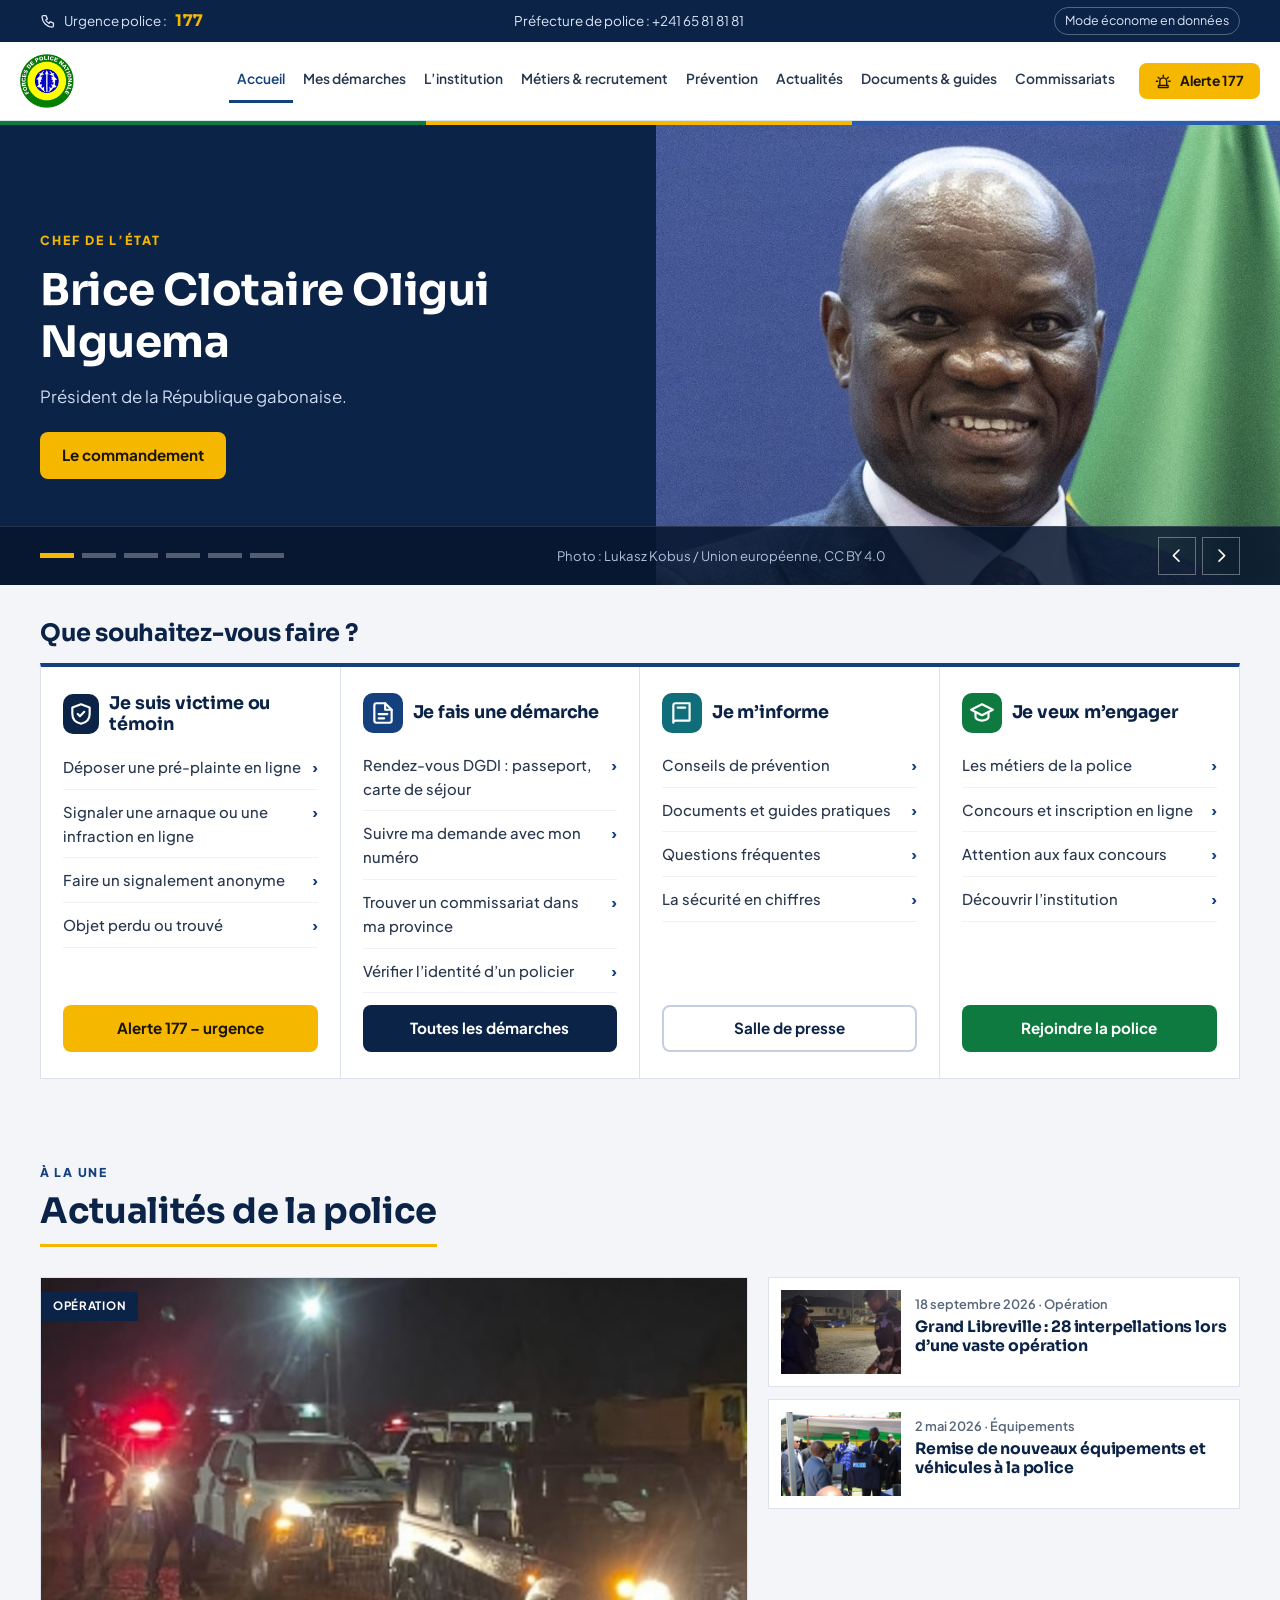
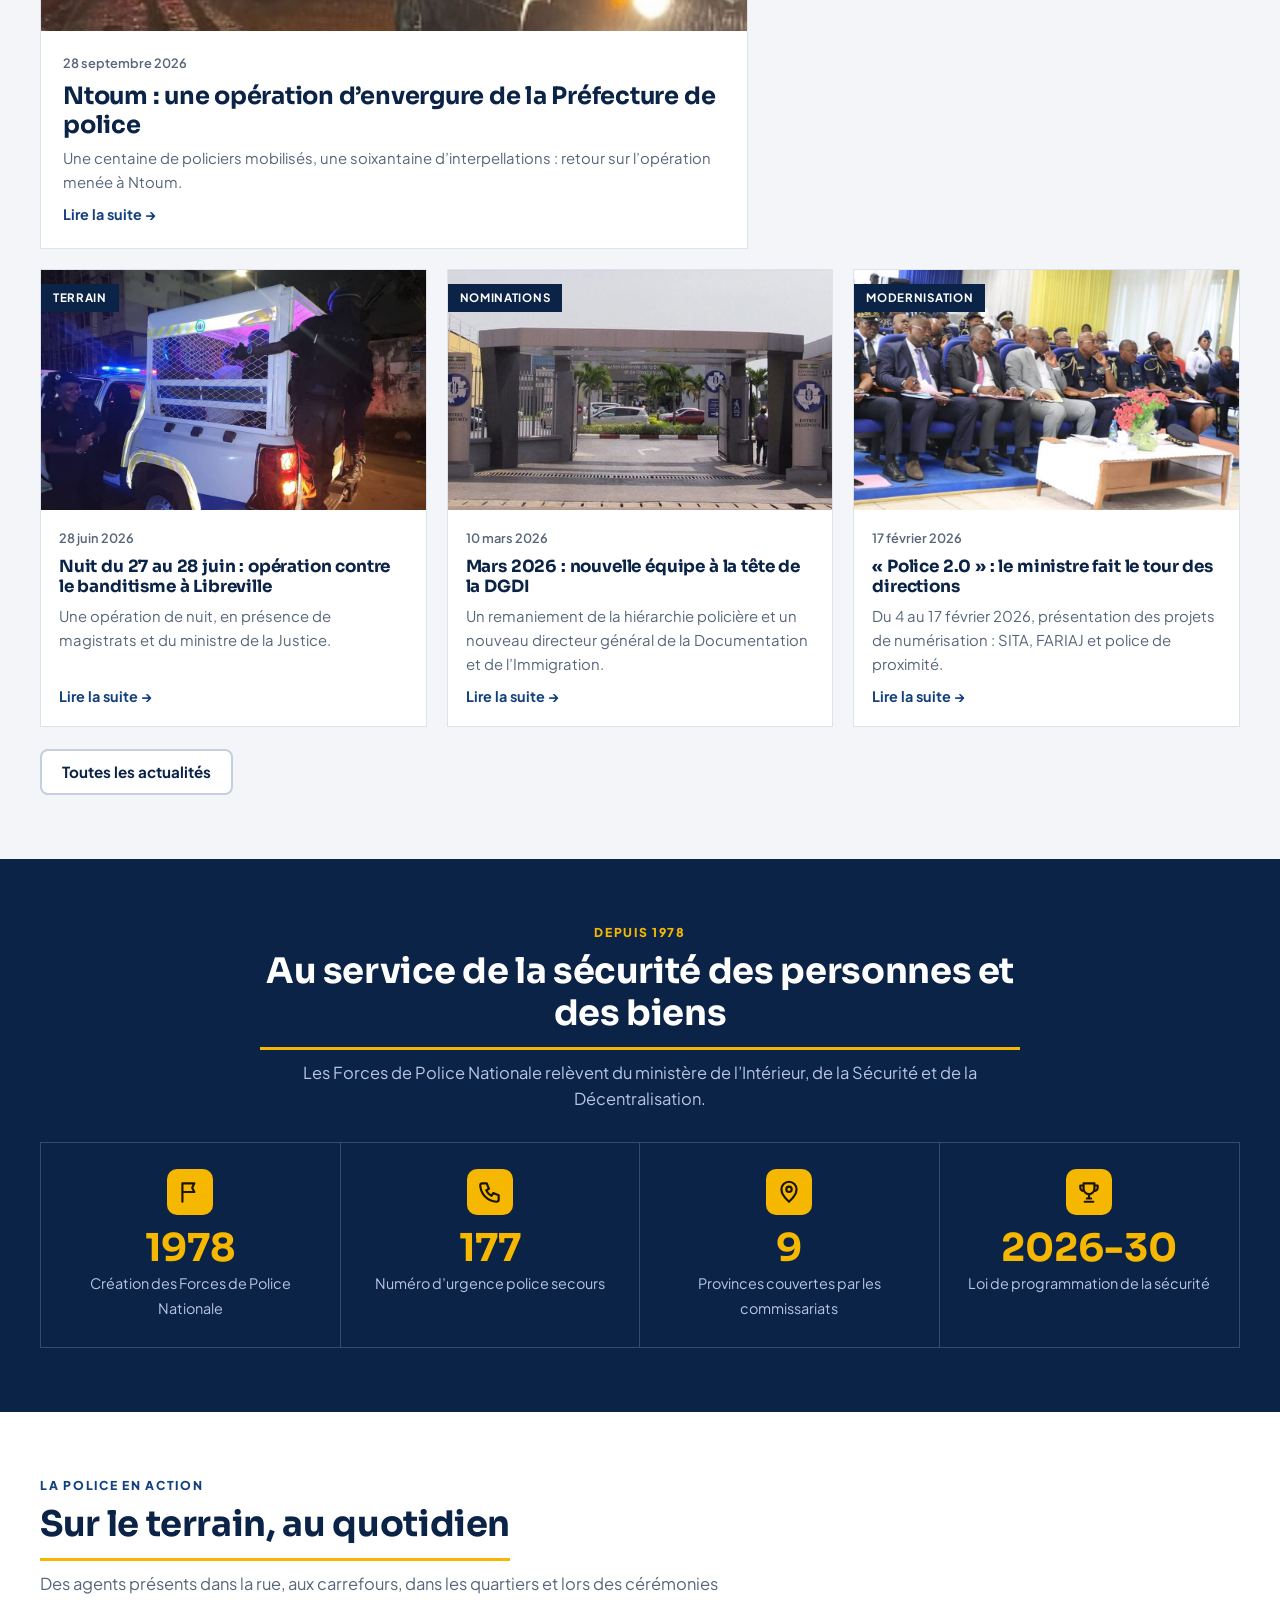
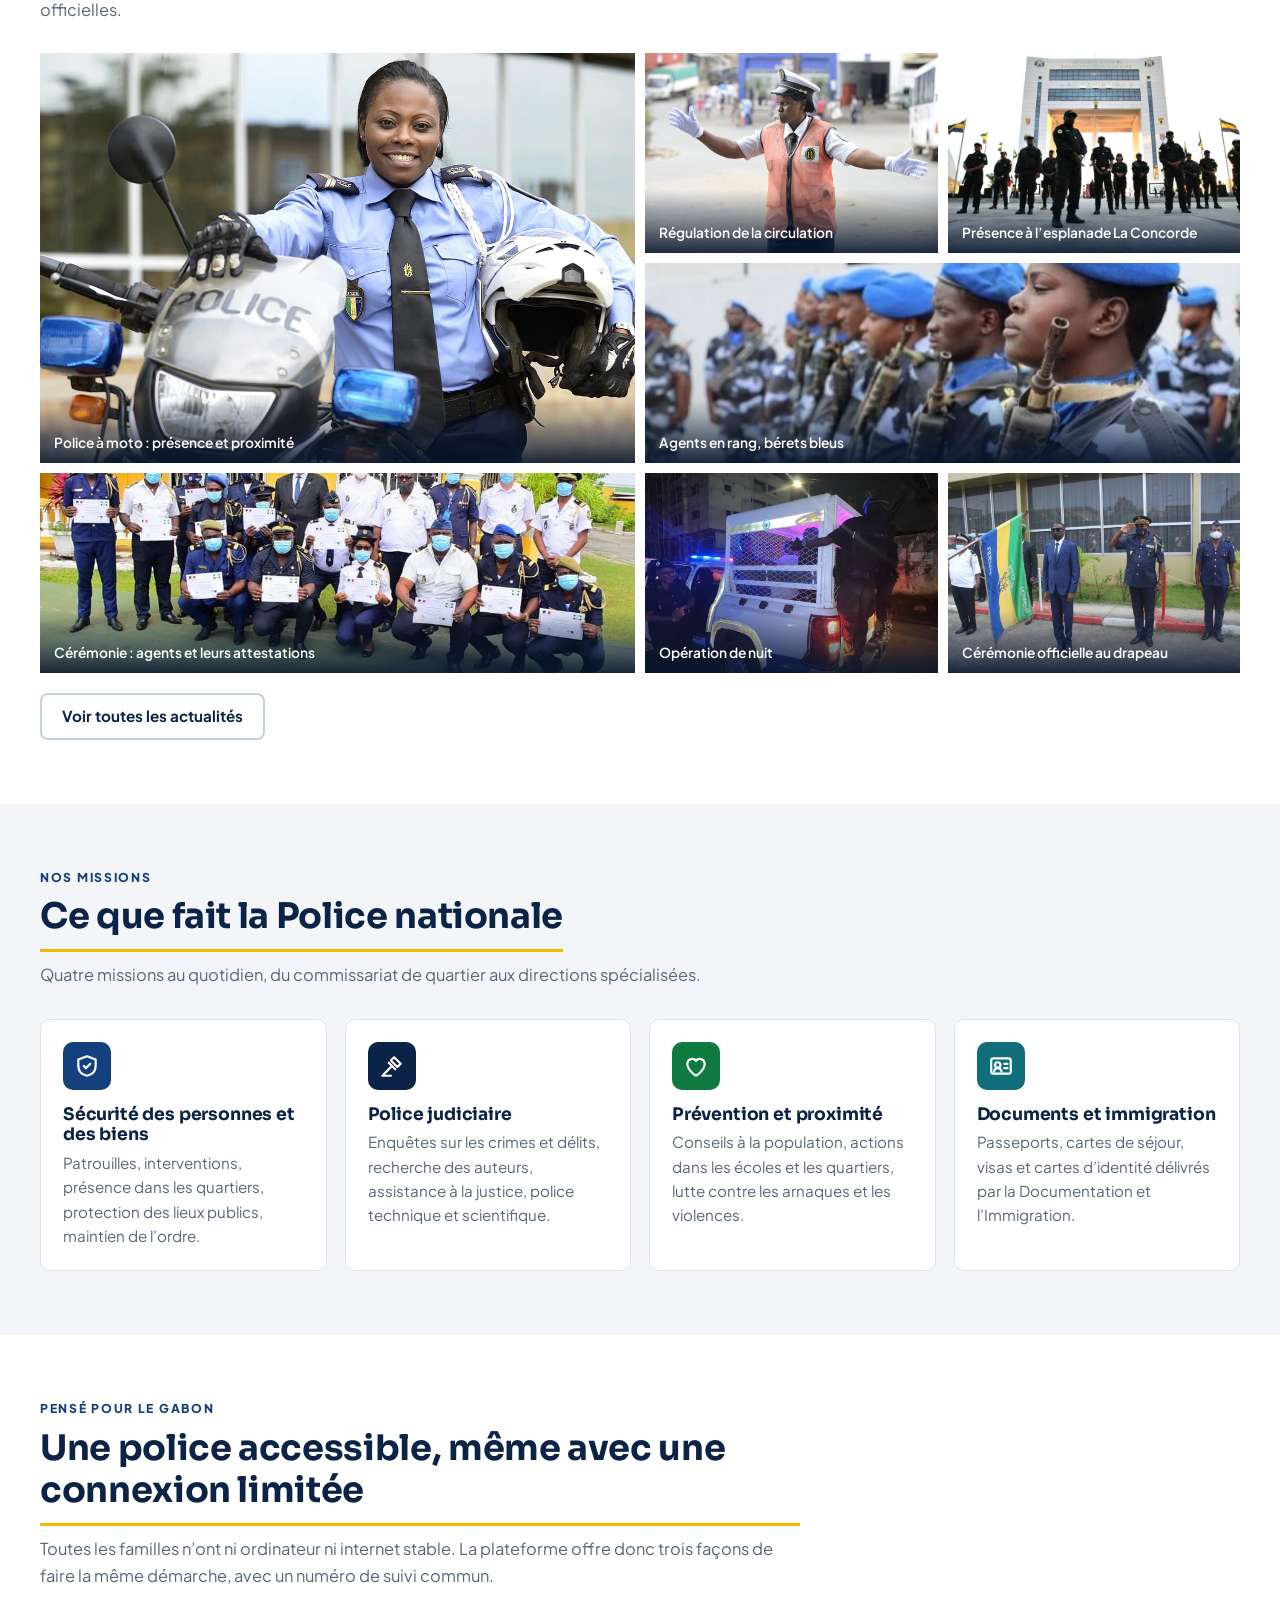
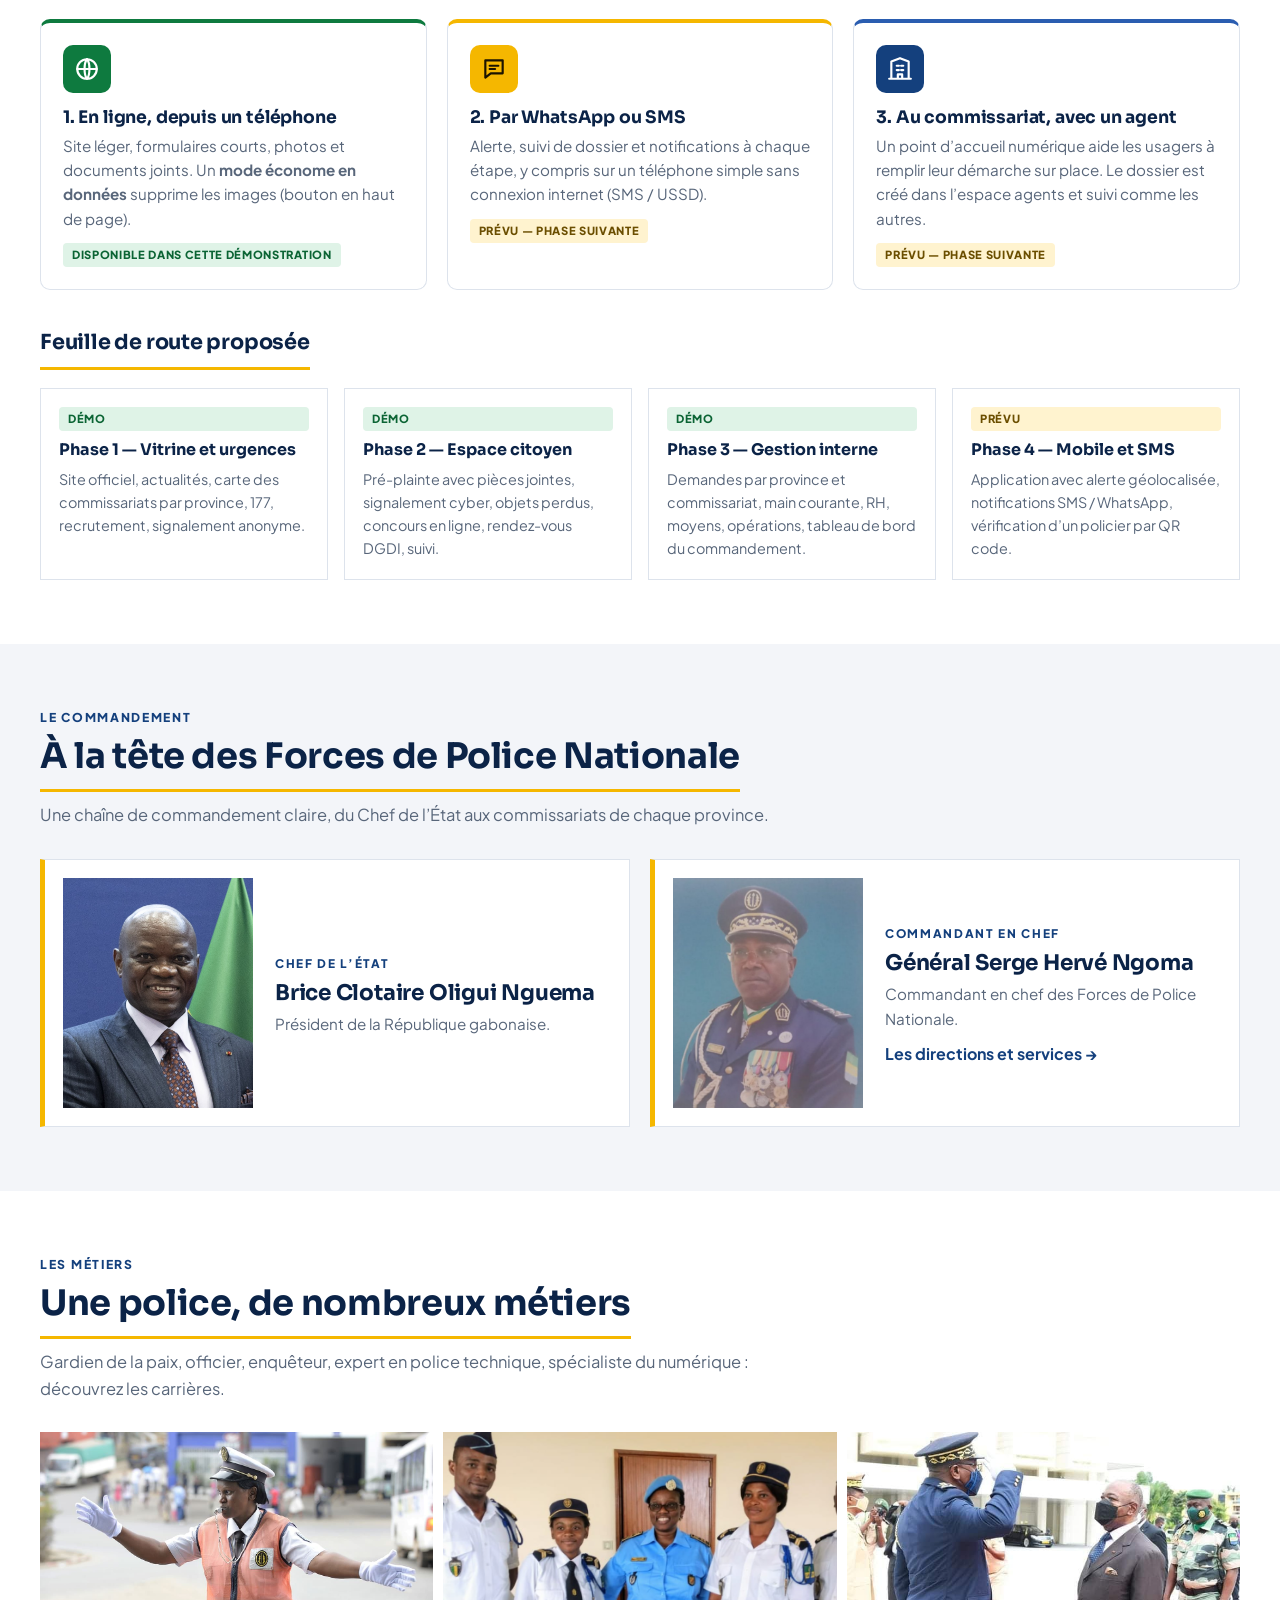
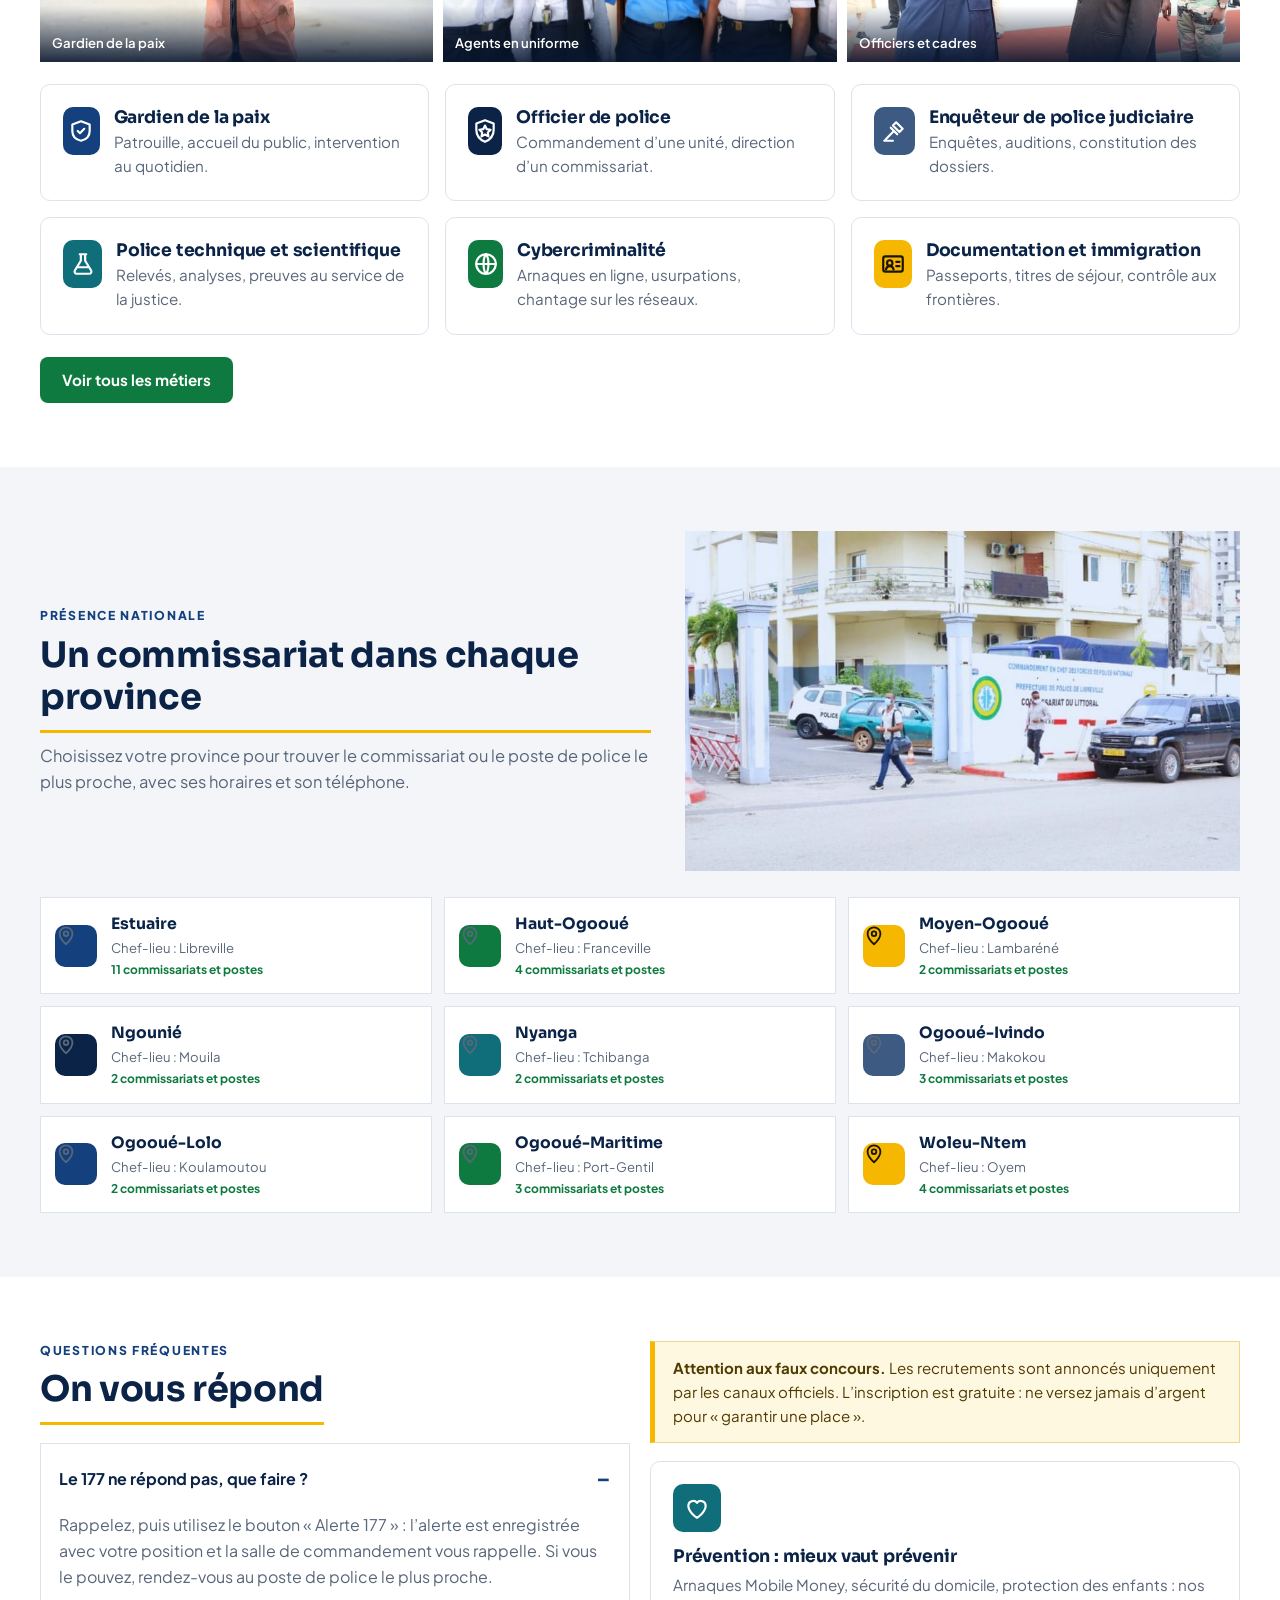
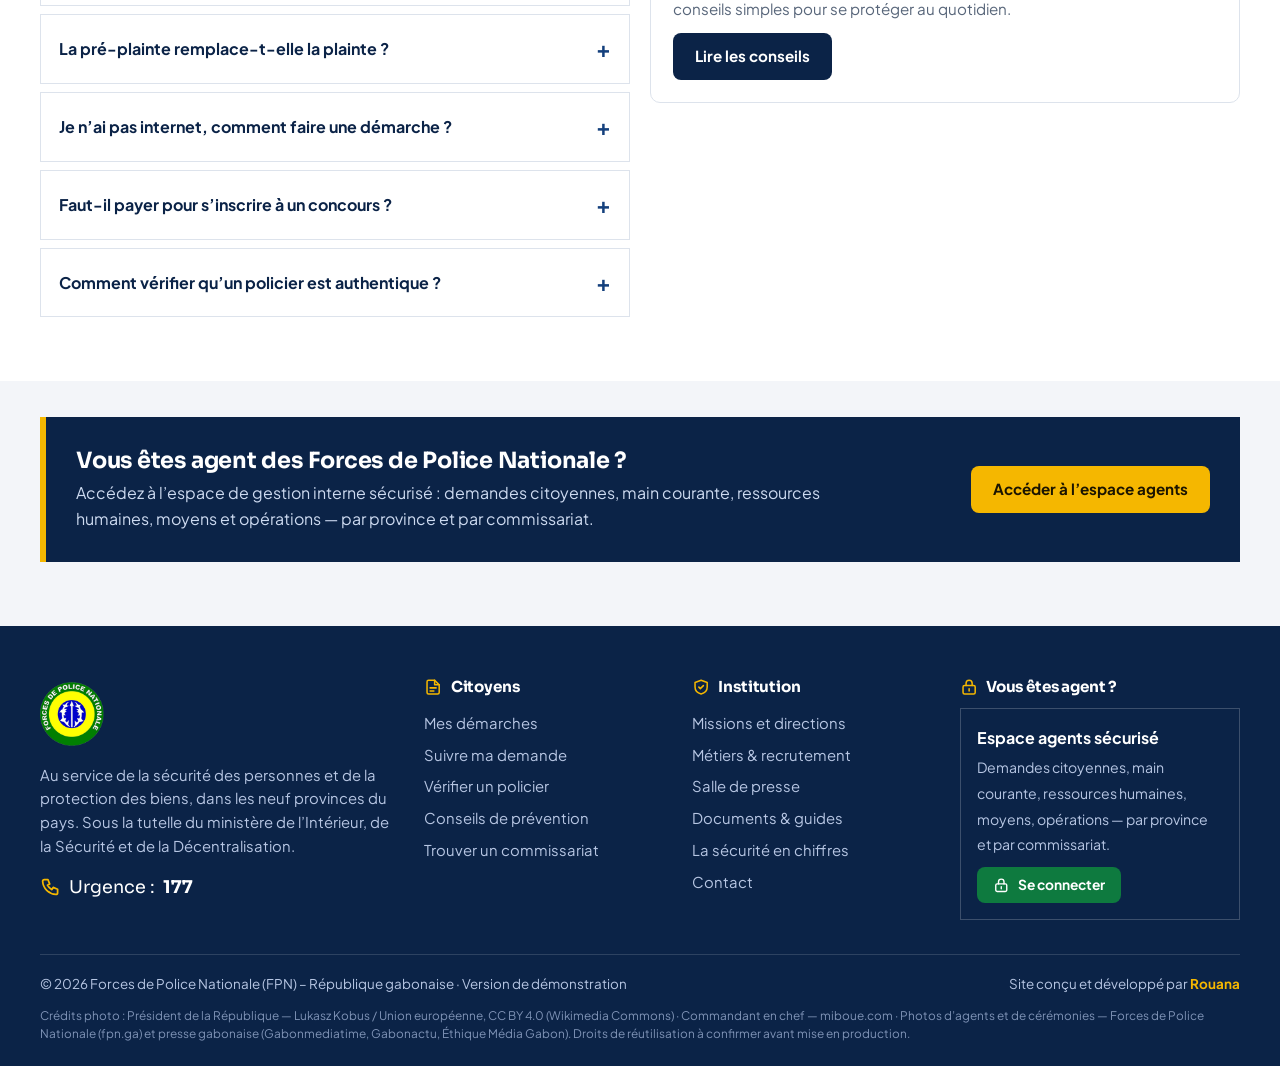
==== commit 368d249f: "Photos des agents partout : bandeau, mosaïque, en-têtes de pages, métiers Co-Authored-By: Claude <no" ====
--- a/index.html
+++ b/index.html
@@ -86,6 +86,22 @@
   </div>
 </section>
 
+<section class="s alt">
+  <div class="wrap">
+    <div class="sh"><span class="tag" id="action">La police en action</span><h2>Sur le terrain, au quotidien</h2><p>Des agents présents dans la rue, aux carrefours, dans les quartiers et lors des cérémonies officielles.</p></div>
+    <div class="mosaic">
+      <figure class="w2 h2"><img src="assets/img/moto-policiere.jpg" alt="Policière à moto" style="object-position:center 25%"><figcaption>Police à moto : présence et proximité</figcaption></figure>
+      <figure><img src="assets/img/police-route.jpg" alt="Agent de régulation de la circulation" style="object-position:center 25%"><figcaption>Régulation de la circulation</figcaption></figure>
+      <figure><img src="assets/img/esplanade.jpg" alt="Esplanade La Concorde"><figcaption>Présence à l’esplanade La Concorde</figcaption></figure>
+      <figure class="w2"><img src="assets/img/recrues-bleus.jpg" alt="Sous-officiers de police en rang"><figcaption>Agents en rang, bérets bleus</figcaption></figure>
+      <figure class="w2"><img src="assets/img/remise-attestations.jpg" alt="Cérémonie de remise d’attestations"><figcaption>Cérémonie : agents et leurs attestations</figcaption></figure>
+      <figure><img src="assets/img/nuit-patrouille.jpg" alt="Opération de nuit"><figcaption>Opération de nuit</figcaption></figure>
+      <figure><img src="assets/img/ceremonie-drapeau.jpg" alt="Cérémonie au drapeau"><figcaption>Cérémonie officielle au drapeau</figcaption></figure>
+    </div>
+    <div style="margin-top:20px"><a class="btn line" href="actualites.html">Voir toutes les actualités</a></div>
+  </div>
+</section>
+
 <section class="s">
   <div class="wrap">
     <div class="sh"><span class="tag">Nos missions</span><h2>Ce que fait la Police nationale</h2><p>Quatre missions au quotidien, du commissariat de quartier aux directions spécialisées.</p></div>
@@ -129,6 +145,7 @@
 <section class="s alt">
   <div class="wrap">
     <div class="sh"><span class="tag">Les métiers</span><h2>Une police, de nombreux métiers</h2><p>Gardien de la paix, officier, enquêteur, expert en police technique, spécialiste du numérique : découvrez les carrières.</p></div>
+    <div class="pstrip"><figure><img src="assets/img/police-route.jpg" alt="" style="object-position:center 20%"><figcaption>Gardien de la paix</figcaption></figure><figure><img src="assets/img/policieres.jpg" alt="" style="object-position:center 20%"><figcaption>Agents en uniforme</figcaption></figure><figure><img src="assets/img/general-salut.jpg" alt="" style="object-position:center 15%"><figcaption>Officiers et cadres</figcaption></figure></div>
     <div class="mt lim" id="mt"></div>
     <div style="margin-top:22px"><a class="btn gold" href="recrutement.html#metiers">Voir tous les métiers</a></div>
   </div>
@@ -136,7 +153,7 @@
 
 <section class="s">
   <div class="wrap">
-    <div class="sh"><span class="tag">Présence nationale</span><h2>Un commissariat dans chaque province</h2><p>Choisissez votre province pour trouver le commissariat ou le poste de police le plus proche.</p></div>
+    <div class="duo" style="margin-bottom:26px"><div class="sh" style="margin:0"><span class="tag">Présence nationale</span><h2>Un commissariat dans chaque province</h2><p>Choisissez votre province pour trouver le commissariat ou le poste de police le plus proche, avec ses horaires et son téléphone.</p></div><img class="pimg" src="assets/img/commissariat.jpg" alt="Façade d’un commissariat des Forces de Police Nationale"></div>
     <div class="pgrid" id="pgrid"></div>
   </div>
 </section>
--- a/assets/css/site.css
+++ b/assets/css/site.css
@@ -101,10 +101,10 @@
 section.s.dark h2,section.s.dark h3{color:#fff}
 .sh{max-width:760px;margin-bottom:30px}
 .sh.c{text-align:center;margin-inline:auto}
-.sh .tag{display:inline-flex;align-items:center;gap:8px;font-size:.76rem;font-weight:800;letter-spacing:.14em;text-transform:uppercase;color:var(--blue);margin-bottom:8px}
+.sh .tag{display:flex;width:fit-content;align-items:center;gap:8px;font-size:.76rem;font-weight:800;letter-spacing:.14em;text-transform:uppercase;color:var(--blue);margin-bottom:8px}
 .dark .sh .tag{color:var(--gold)}
-.sh h2{font-size:clamp(1.55rem,2.8vw,2.2rem);margin-bottom:10px;padding-bottom:12px;border-bottom:3px solid var(--gold);display:inline-block}
-.sh.c h2{display:inline-block}
+.sh h2{font-size:clamp(1.55rem,2.8vw,2.2rem);margin-bottom:10px;padding-bottom:12px;border-bottom:3px solid var(--gold);display:block;width:fit-content;max-width:100%}
+.sh.c h2,.sh.c .tag{margin-inline:auto}
 .dark .sh h2{color:#fff}
 .sh p{color:var(--muted);font-size:1.03rem}
 .dark .sh p{color:#b7c6e3}
@@ -452,3 +452,21 @@
   .pf{border-bottom:1px solid #000;height:26px;margin:6px 0}
 }
 .pf{border-bottom:1px solid #9aa8bd;height:26px;margin:6px 0}
+
+/* ---------- Photographies ---------- */
+.phero.has-img{background-size:cover;background-position:center 30%}
+body.lite .phero.has-img{background-image:none!important}
+.mosaic{display:grid;grid-template-columns:repeat(4,1fr);grid-auto-rows:200px;gap:10px}
+.mosaic figure{position:relative;overflow:hidden;background:#0f2a4f;margin:0}
+.mosaic figure.w2{grid-column:span 2}.mosaic figure.h2{grid-row:span 2}
+.mosaic img{width:100%;height:100%;object-fit:cover}
+.mosaic figcaption{position:absolute;left:0;right:0;bottom:0;padding:34px 14px 11px;color:#fff;font-size:.86rem;font-weight:600;line-height:1.3;background:linear-gradient(transparent,rgba(7,22,46,.9))}
+.pstrip{display:grid;grid-template-columns:repeat(3,1fr);gap:10px;margin-bottom:22px}
+.pstrip figure{margin:0;position:relative;overflow:hidden;background:#0f2a4f}
+.pstrip img{width:100%;height:230px;object-fit:cover}
+.pstrip figcaption{position:absolute;left:0;right:0;bottom:0;padding:26px 12px 9px;color:#fff;font-size:.82rem;font-weight:600;background:linear-gradient(transparent,rgba(7,22,46,.9))}
+.duo{display:grid;grid-template-columns:1.1fr 1fr;gap:34px;align-items:center}
+.pimg{width:100%;height:100%;min-height:260px;max-height:340px;object-fit:cover}
+body.lite .mosaic,body.lite .pstrip,body.lite .pimg{display:none}
+@media(max-width:1080px){.mosaic{grid-template-columns:repeat(2,1fr);grid-auto-rows:170px}.mosaic figure.h2{grid-row:span 2}.duo{grid-template-columns:1fr}}
+@media(max-width:700px){.mosaic{grid-template-columns:1fr 1fr;grid-auto-rows:130px;gap:6px}.mosaic figcaption{font-size:.74rem;padding:22px 8px 7px}.pstrip{grid-template-columns:1fr 1fr 1fr;gap:6px}.pstrip img{height:110px}.pstrip figcaption{display:none}.pimg{min-height:180px}}
